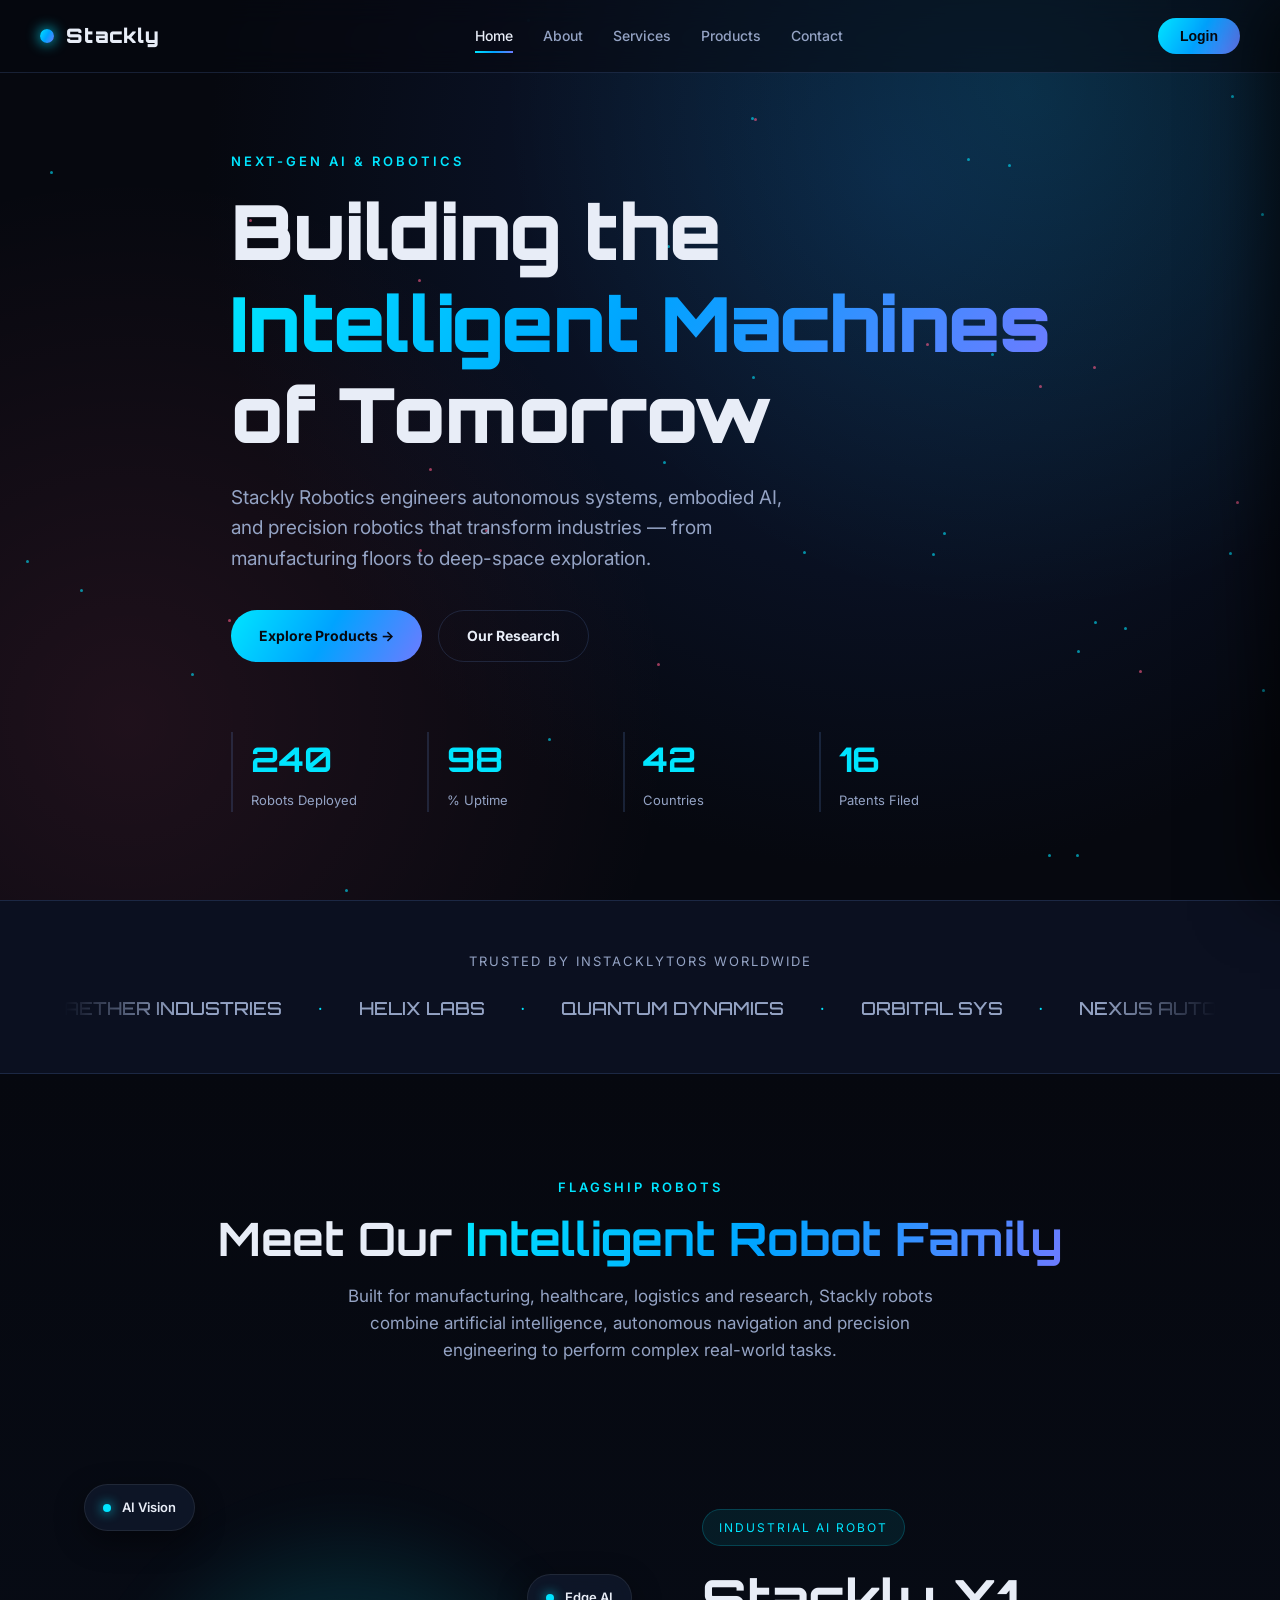
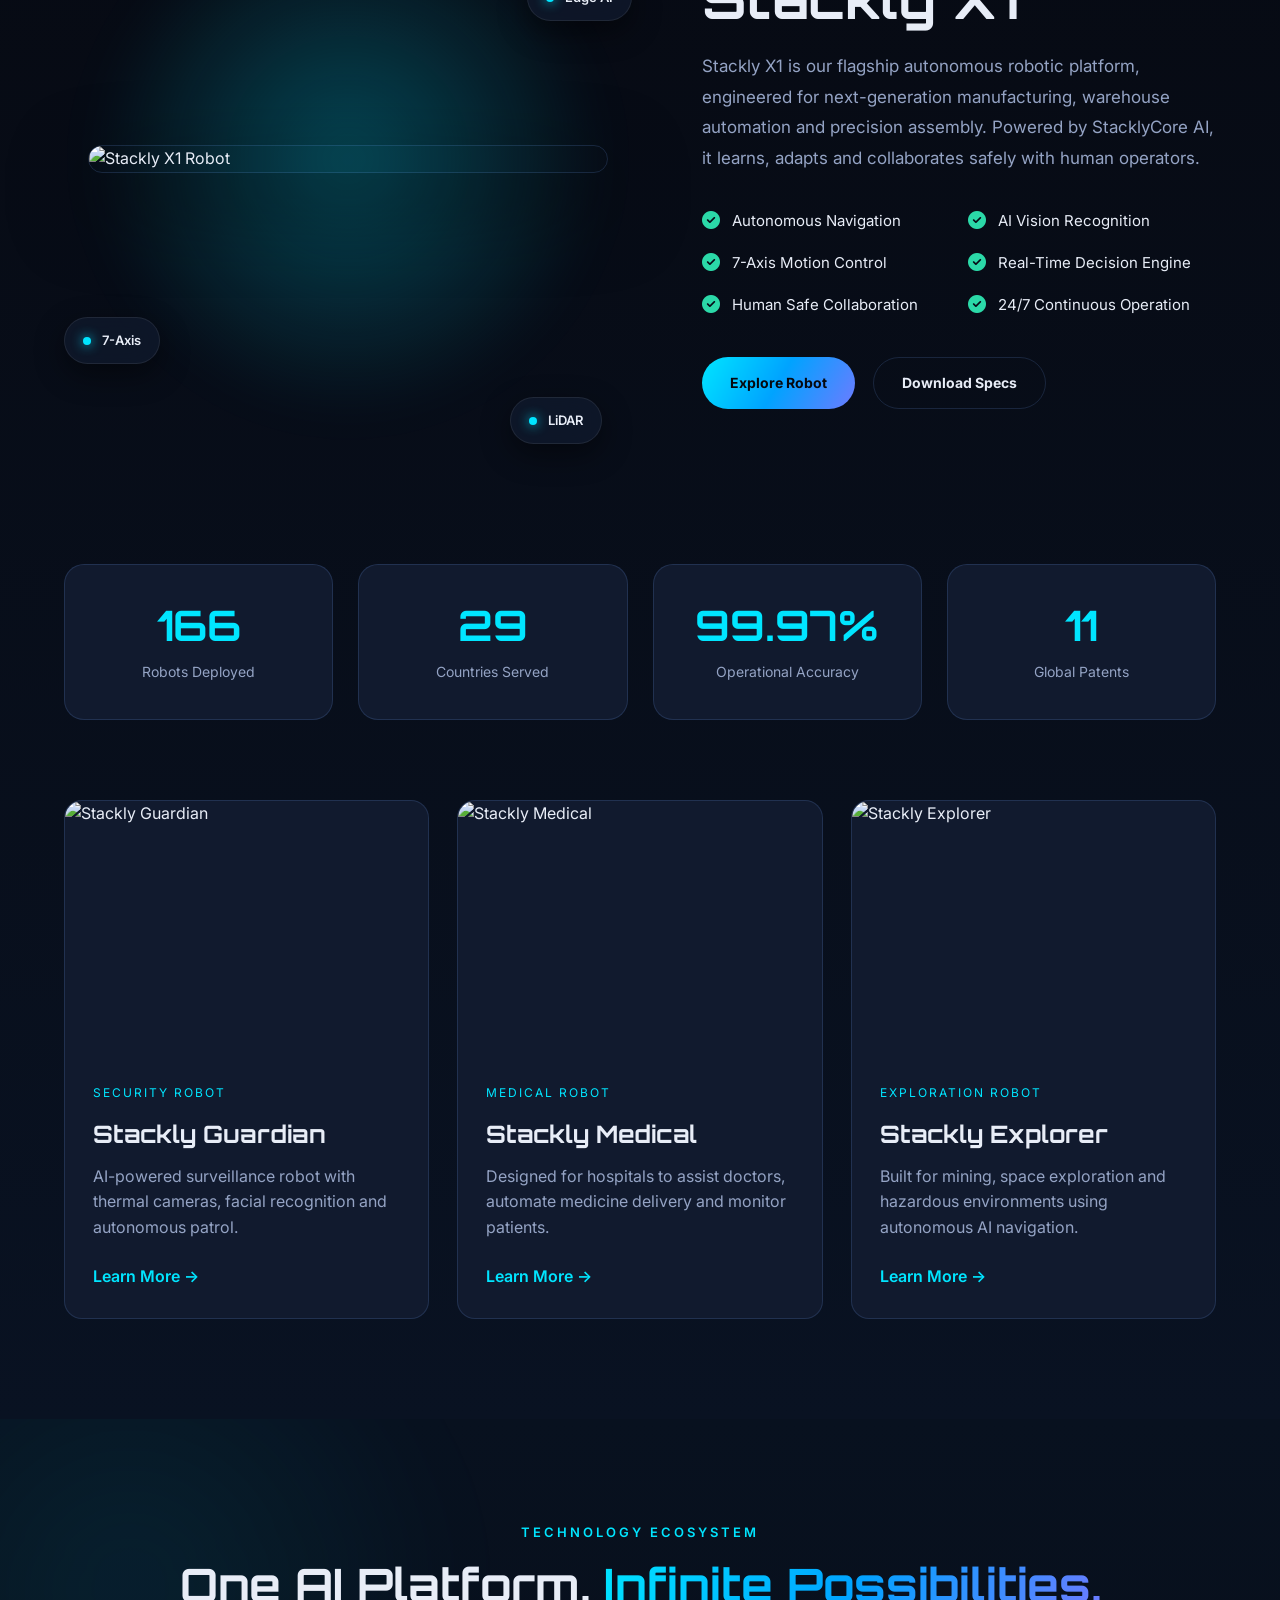
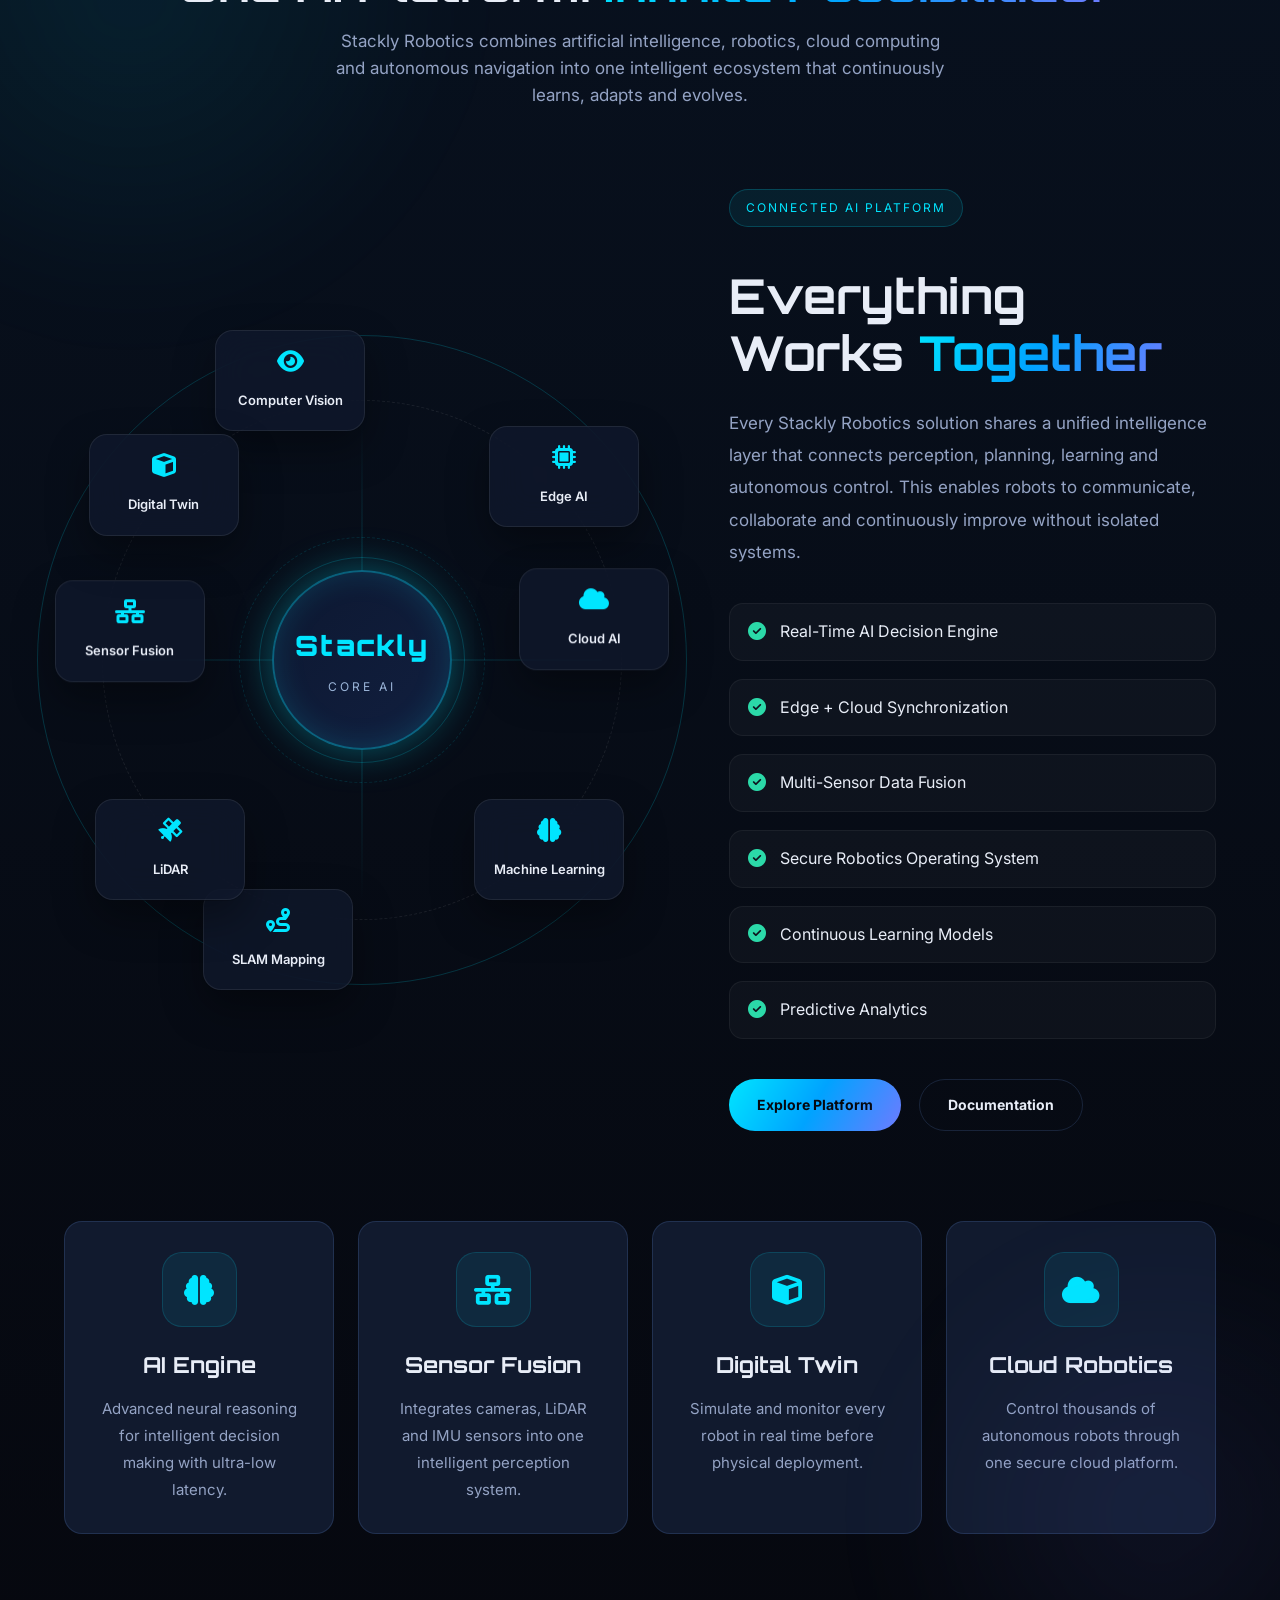
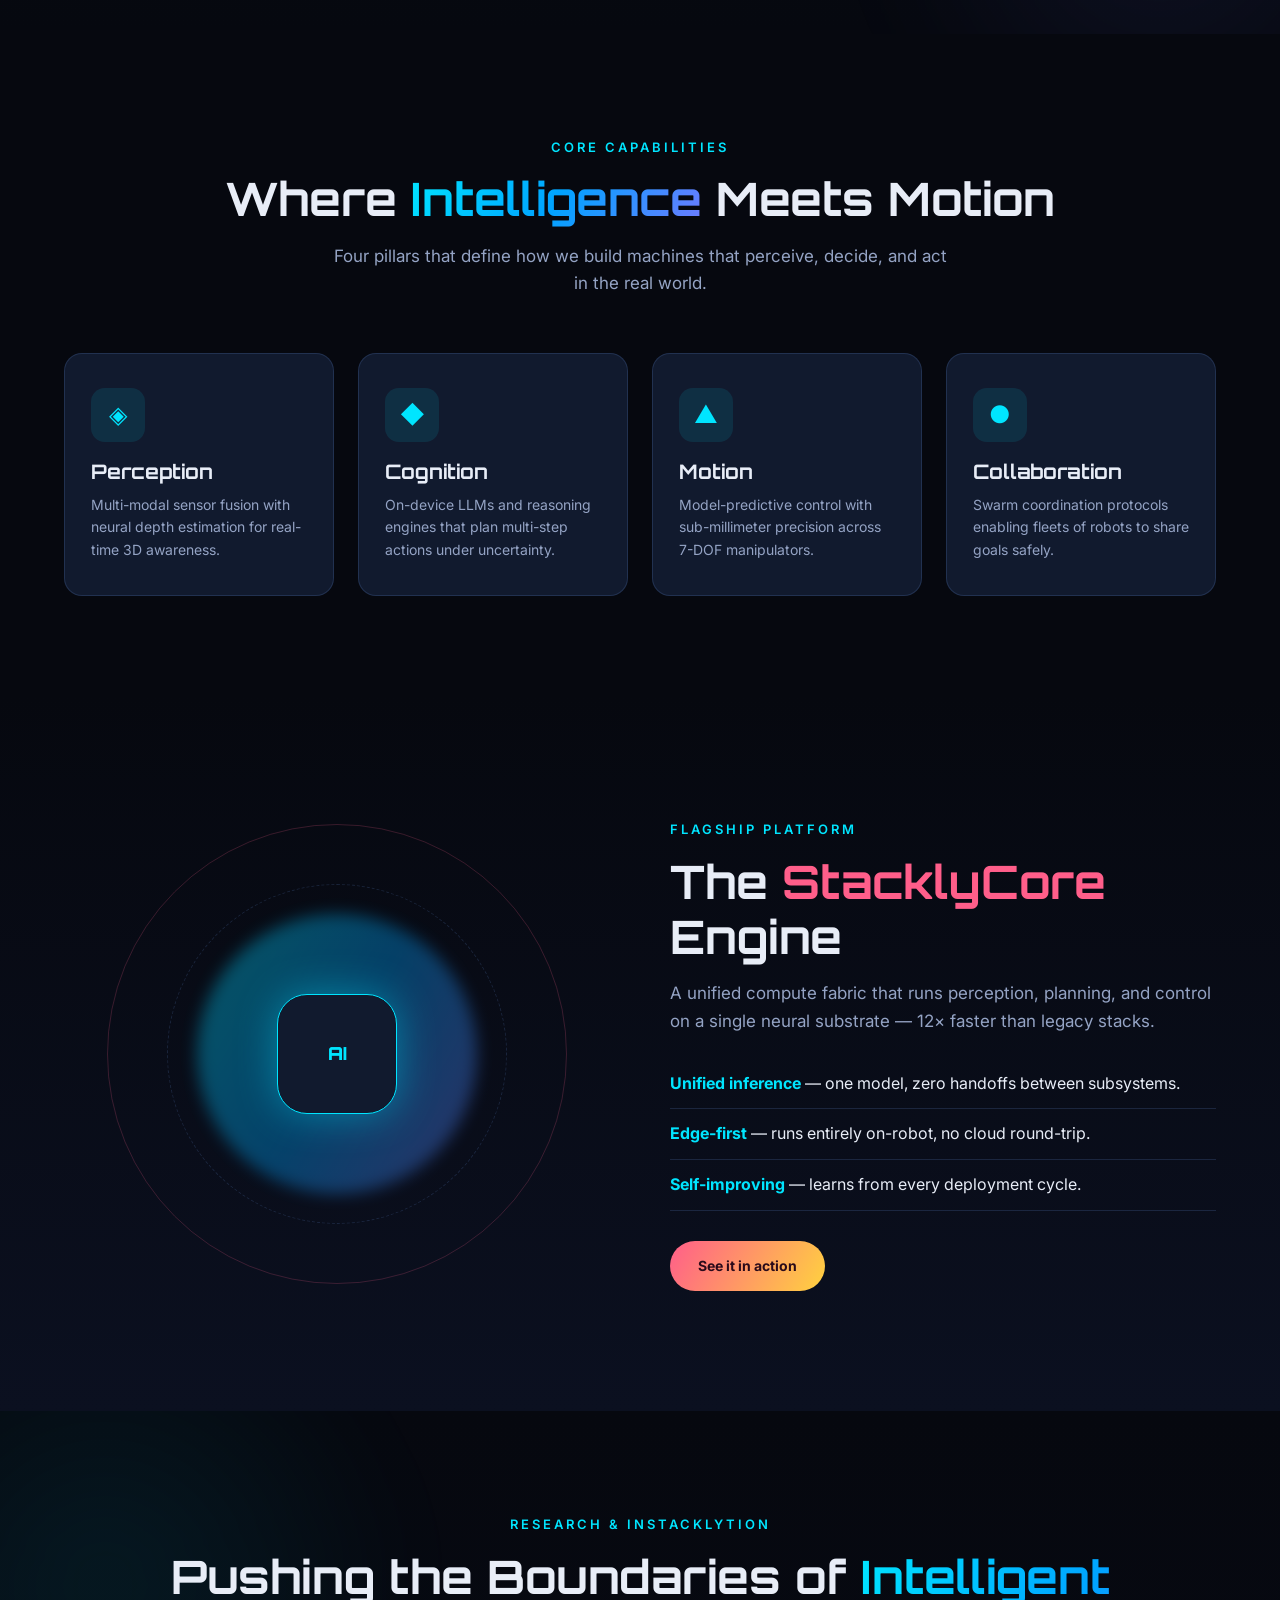
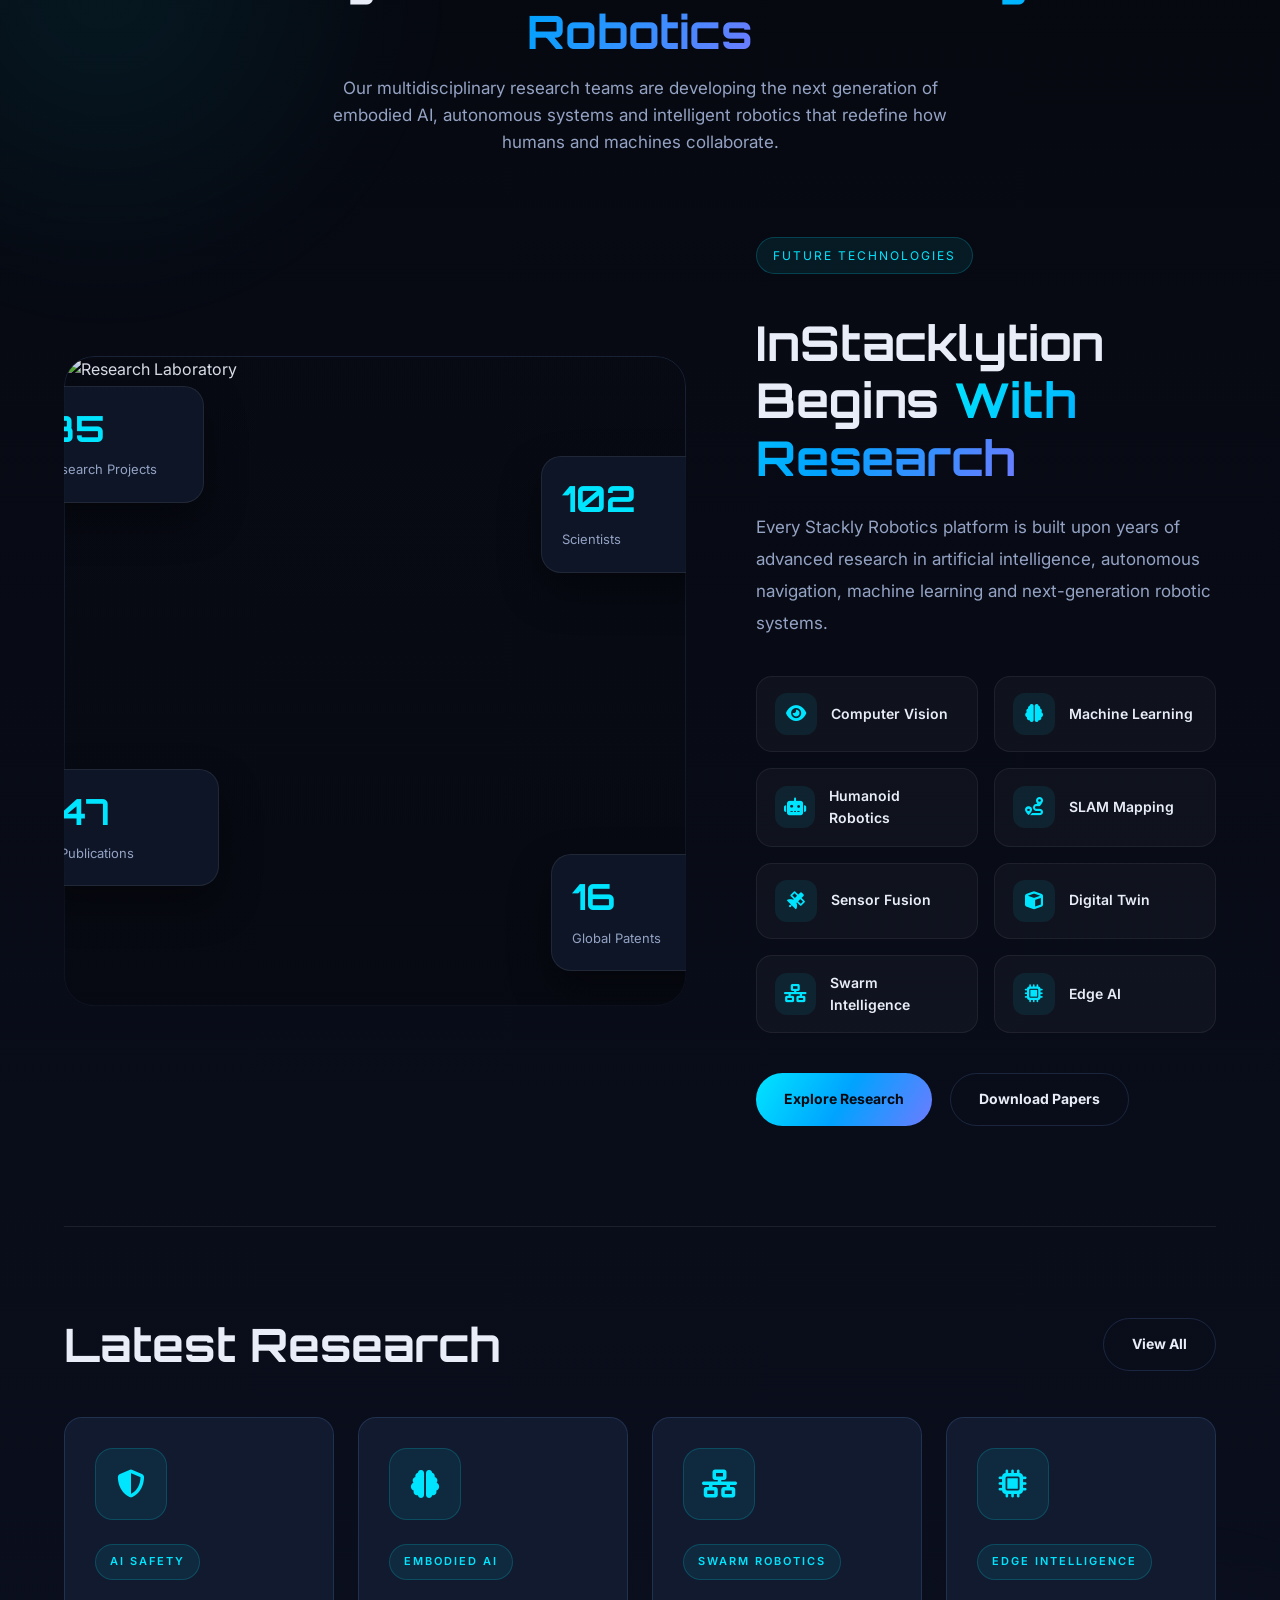
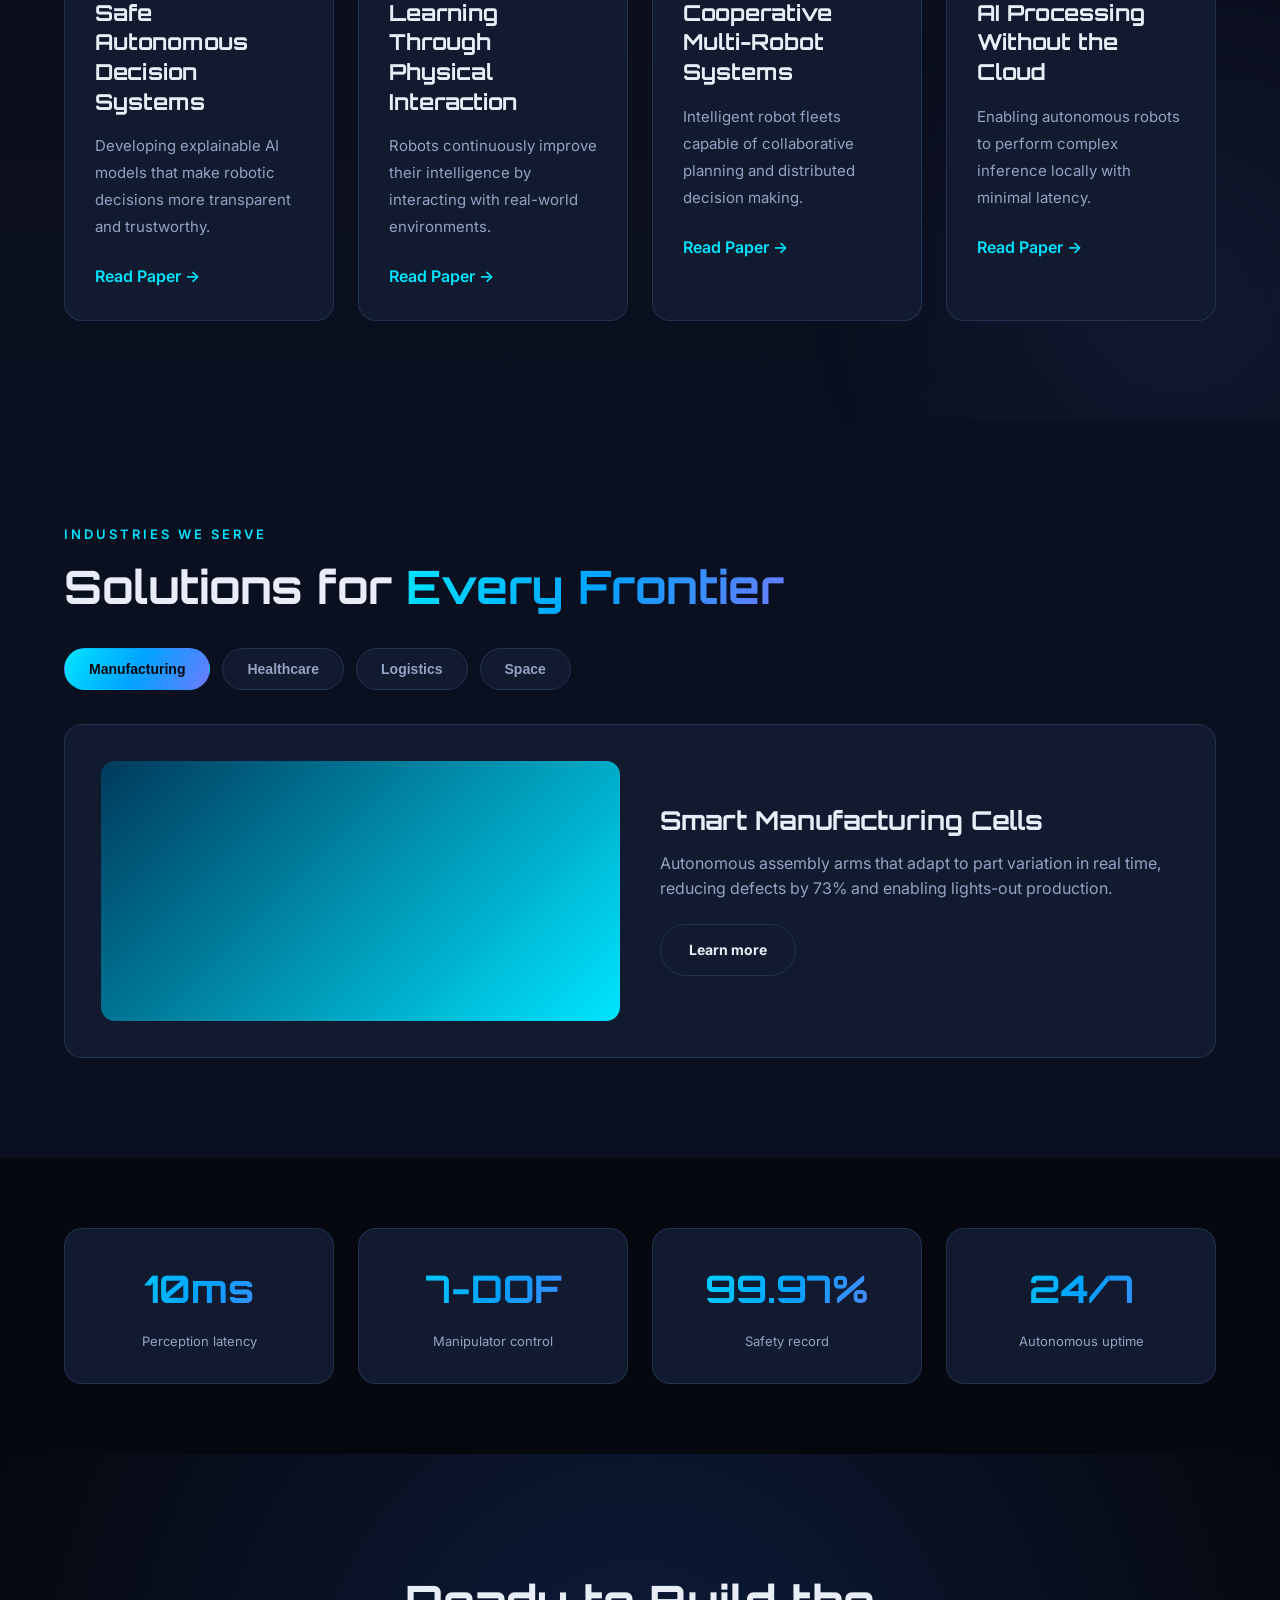
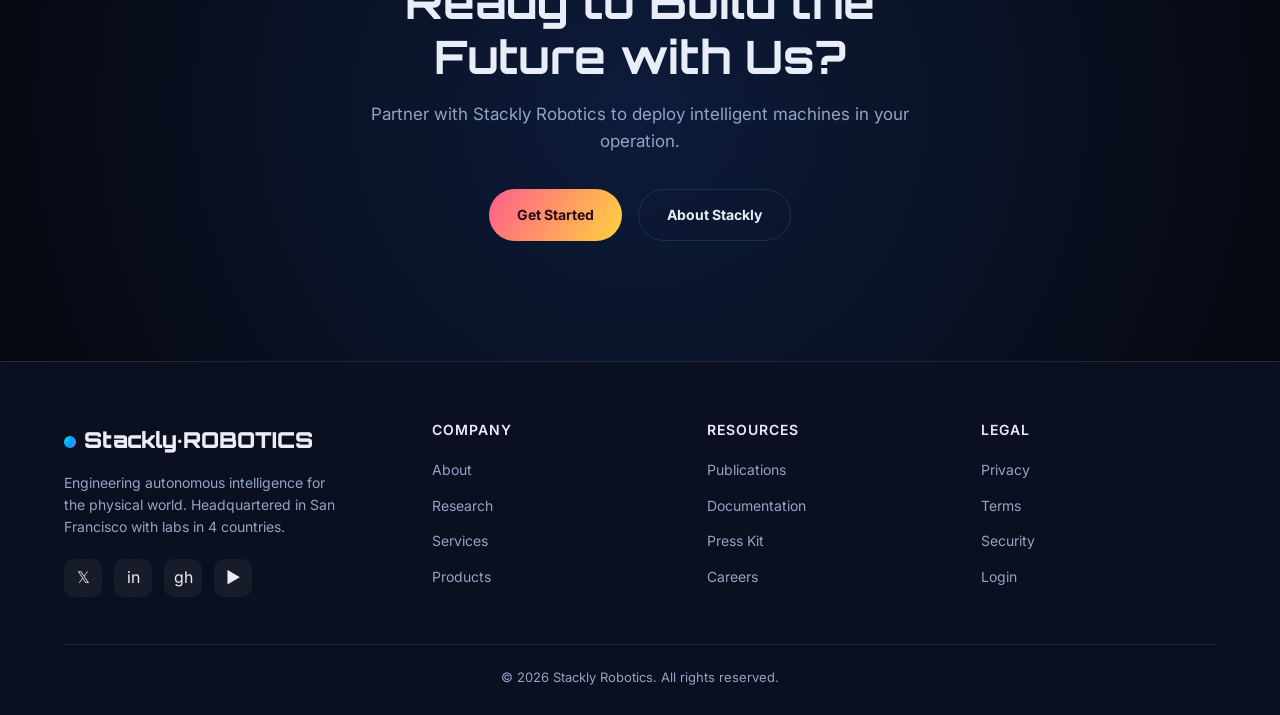
==== index.html @ 9c68b9fd "first commit" ====
<!DOCTYPE html>
<html lang="en">
<head>
<meta charset="UTF-8">
<meta name="viewport" content="width=device-width, initial-scale=1.0">
<title>Stackly Robotics — AI & Robotics Reimagined</title>
<link rel="stylesheet"
href="https://cdnjs.cloudflare.com/ajax/libs/font-awesome/6.7.2/css/all.min.css">
<link rel="stylesheet" href="css/shared.css">
<link rel="stylesheet" href="css/home.css">
  <!-- <meta property="og:image" content="https://bolt.new/static/og_default.png">
    <meta name="twitter:card" content="summary_large_image">
    <meta name="twitter:image" content="https://bolt.new/static/og_default.png"> -->
</head>
<body>

<!-- NAV -->
<nav class="nav">
  <a href="index.html" class="nav__logo"><span class="dot"></span>Stackly</a>
  <div class="nav__links">
    <a href="index.html" class="active">Home</a>
    <a href="about.html">About</a>
    <a href="services.html">Services</a>
    <a href="products.html">Products</a>
    <!-- <a href="research.html">Research</a> -->
    <a href="contact.html">Contact</a>
  </div>
  <button class="nav__cta" onclick="location.href='login.html'">Login</button>
  <div class="nav__toggle" aria-label="Open menu">
    <span></span><span></span><span></span>
  </div>
</nav>

<!-- MOBILE MENU -->
<div class="overlay"></div>
<aside class="mobile-menu">
  <button class="mobile-menu__close" aria-label="Close menu">&times;</button>
  <nav class="mobile-menu__links">
    <a href="index.html" class="active">Home</a>
    <a href="about.html">About</a>
    <a href="services.html">Services</a>
    <a href="products.html">Products</a>
    <!-- <a href="research.html">Research</a> -->
    <a href="contact.html">Contact</a>
  </nav>
  <div class="mobile-menu__spacer"></div>
  <a href="login.html" class="mobile-menu__login">LOGIN / SIGN UP</a>
</aside>

<!-- ============ HOME ============ -->

<!-- 1. HERO -->
<section class="hero" id="home">
  <div class="hero__bg"></div>
  <div class="hero__particles" id="particles"></div>
  <div class="container hero__inner">
    <span class="eyebrow">Next-Gen AI &amp; Robotics</span>
    <h1 class="hero__title">Building the<br><span class="text-grad">Intelligent Machines</span><br>of Tomorrow</h1>
    <p class="hero__desc">Stackly Robotics engineers autonomous systems, embodied AI, and precision robotics that transform industries — from manufacturing floors to deep-space exploration.</p>
    <div class="hero__btns">
      <a href="products.html" class="btn btn--primary">Explore Products →</a>
      <a href="research.html" class="btn btn--ghost">Our Research</a>
    </div>
    <div class="hero__stats">
      <div><b data-count="240">0</b><span>Robots Deployed</span></div>
      <div><b data-count="98">0</b><span>% Uptime</span></div>
      <div><b data-count="42">0</b><span>Countries</span></div>
      <div><b data-count="16">0</b><span>Patents Filed</span></div>
    </div>
  </div>
</section>

<!-- 2. TRUST / MARQUEE -->
<section class="marquee-section">
  <div class="container">
    <p class="marquee-label">Trusted by inStacklytors worldwide</p>
    <div class="marquee">
      <div class="marquee__track">
        <span>AETHER INDUSTRIES</span><span>·</span><span>HELIX LABS</span><span>·</span><span>QUANTUM DYNAMICS</span><span>·</span><span>ORBITAL SYS</span><span>·</span><span>NEXUS AUTO</span><span>·</span><span>VANTA CORP</span><span>·</span>
        <span>AETHER INDUSTRIES</span><span>·</span><span>HELIX LABS</span><span>·</span><span>QUANTUM DYNAMICS</span><span>·</span><span>ORBITAL SYS</span><span>·</span><span>NEXUS AUTO</span><span>·</span><span>VANTA CORP</span><span>·</span>
      </div>
    </div>
  </div>
</section>

<!-- =========================================
        FLAGSHIP ROBOTS
========================================= -->
<section class="flagship" id="robots">

    <div class="container">

        <div class="flagship__head reveal">

            <span class="eyebrow">
                Flagship Robots
            </span>

            <h2 class="section-title">
                Meet Our
                <span class="text-grad">
                    Intelligent Robot Family
                </span>
            </h2>

            <p class="section-sub">
                Built for manufacturing, healthcare, logistics and research,
                Stackly robots combine artificial intelligence, autonomous
                navigation and precision engineering to perform complex
                real-world tasks.
            </p>

        </div>


        <div class="flagship__grid">

            <!-- LEFT -->

            <div class="flagship__image reveal">

                <div class="robot-glow"></div>

                <img
                    src="https://images.unsplash.com/photo-1535378917042-10a22c95931a?auto=format&fit=crop&w=900&q=80"
                    alt="Stackly X1 Robot">

                <div class="robot-badge badge-1">
                    AI Vision
                </div>

                <div class="robot-badge badge-2">
                    Edge AI
                </div>

                <div class="robot-badge badge-3">
                    7-Axis
                </div>

                <div class="robot-badge badge-4">
                    LiDAR
                </div>

            </div>

            <!-- RIGHT -->

            <div class="flagship__content reveal">

                <span class="robot-label">
                    INDUSTRIAL AI ROBOT
                </span>

                <h3>
                    Stackly X1
                </h3>

                <p>
                    Stackly X1 is our flagship autonomous robotic platform,
                    engineered for next-generation manufacturing,
                    warehouse automation and precision assembly.
                    Powered by StacklyCore AI, it learns, adapts and
                    collaborates safely with human operators.
                </p>

                <ul class="robot-features">

                    <li>
                        <i class="fa-solid fa-circle-check"></i>
                        Autonomous Navigation
                    </li>

                    <li>
                        <i class="fa-solid fa-circle-check"></i>
                        AI Vision Recognition
                    </li>

                    <li>
                        <i class="fa-solid fa-circle-check"></i>
                        7-Axis Motion Control
                    </li>

                    <li>
                        <i class="fa-solid fa-circle-check"></i>
                        Real-Time Decision Engine
                    </li>

                    <li>
                        <i class="fa-solid fa-circle-check"></i>
                        Human Safe Collaboration
                    </li>

                    <li>
                        <i class="fa-solid fa-circle-check"></i>
                        24/7 Continuous Operation
                    </li>

                </ul>

                <div class="robot-buttons">

                    <a href="products.html" class="btn btn--primary">
                        Explore Robot
                    </a>

                    <a href="research.html" class="btn btn--ghost">
                        Download Specs
                    </a>

                </div>

            </div>

        </div>


        <!-- STATS -->

        <div class="robot-stats reveal">

            <div class="robot-stat">

                <h3 data-count="240">0</h3>

                <span>
                    Robots Deployed
                </span>

            </div>

            <div class="robot-stat">

                <h3 data-count="42">0</h3>

                <span>
                    Countries Served
                </span>

            </div>

            <div class="robot-stat">

                <h3>
                    99.97%
                </h3>

                <span>
                    Operational Accuracy
                </span>

            </div>

            <div class="robot-stat">

                <h3 data-count="16">0</h3>

                <span>
                    Global Patents
                </span>

            </div>

        </div>


        <!-- ROBOT CARDS -->

        <div class="grid-3 reveal">

            <div class="card robot-card">

                <img
                    src="https://images.unsplash.com/photo-1561144257-e32e8efc6c4f?auto=format&fit=crop&w=600&q=80"
                    alt="Stackly Guardian">

                <div class="robot-card__body">

                    <span>
                        Security Robot
                    </span>

                    <h3>
                        Stackly Guardian
                    </h3>

                    <p>
                        AI-powered surveillance robot with thermal cameras,
                        facial recognition and autonomous patrol.
                    </p>

                    <a href="#">
                        Learn More →
                    </a>

                </div>

            </div>


            <div class="card robot-card">

                <img
                    src="https://images.unsplash.com/photo-1581092918056-0c4c3acd3789?auto=format&fit=crop&w=600&q=80"
                    alt="Stackly Medical">

                <div class="robot-card__body">

                    <span>
                        Medical Robot
                    </span>

                    <h3>
                        Stackly Medical
                    </h3>

                    <p>
                        Designed for hospitals to assist doctors,
                        automate medicine delivery and monitor patients.
                    </p>

                    <a href="#">
                        Learn More →
                    </a>

                </div>

            </div>


            <div class="card robot-card">

                <img
                    src="https://images.unsplash.com/photo-1518770660439-4636190af475?auto=format&fit=crop&w=600&q=80"
                    alt="Stackly Explorer">

                <div class="robot-card__body">

                    <span>
                        Exploration Robot
                    </span>

                    <h3>
                        Stackly Explorer
                    </h3>

                    <p>
                        Built for mining, space exploration and hazardous
                        environments using autonomous AI navigation.
                    </p>

                    <a href="#">
                        Learn More →
                    </a>

                </div>

            </div>

        </div>

    </div>

</section>

<!-- =========================================
        TECHNOLOGY ECOSYSTEM
========================================= -->

<section class="ecosystem" id="ecosystem">

    <div class="container">

        <!-- Heading -->

        <div class="ecosystem__head reveal">

            <span class="eyebrow">
                Technology Ecosystem
            </span>

            <h2 class="section-title">
                One AI Platform.
                <span class="text-grad">
                    Infinite Possibilities.
                </span>
            </h2>

            <p class="section-sub">
                Stackly Robotics combines artificial intelligence, robotics,
                cloud computing and autonomous navigation into one
                intelligent ecosystem that continuously learns,
                adapts and evolves.
            </p>

        </div>

        <!-- Main Grid -->

        <div class="ecosystem__grid">

            <!-- ======================================
                    LEFT : AI ECOSYSTEM
            ======================================= -->

            <div class="ecosystem__visual reveal">

                <div class="eco-ring eco-ring-1"></div>
                <div class="eco-ring eco-ring-2"></div>

                <!-- CENTER -->

                <div class="eco-core">

                    <span>Stackly</span>

                    <small>CORE AI</small>

                </div>

                <!-- NODES -->

                <div class="eco-node node-1">

                    <i class="fa-solid fa-eye"></i>

                    <span>Computer Vision</span>

                </div>

                <div class="eco-node node-2">

                    <i class="fa-solid fa-microchip"></i>

                    <span>Edge AI</span>

                </div>

                <div class="eco-node node-3">

                    <i class="fa-solid fa-cloud"></i>

                    <span>Cloud AI</span>

                </div>

                <div class="eco-node node-4">

                    <i class="fa-solid fa-brain"></i>

                    <span>Machine Learning</span>

                </div>

                <div class="eco-node node-5">

                    <i class="fa-solid fa-route"></i>

                    <span>SLAM Mapping</span>

                </div>

                <div class="eco-node node-6">

                    <i class="fa-solid fa-satellite"></i>

                    <span>LiDAR</span>

                </div>

                <div class="eco-node node-7">

                    <i class="fa-solid fa-network-wired"></i>

                    <span>Sensor Fusion</span>

                </div>

                <div class="eco-node node-8">

                    <i class="fa-solid fa-cube"></i>

                    <span>Digital Twin</span>

                </div>

            </div>

            <!-- ======================================
                    RIGHT CONTENT
            ======================================= -->

            <div class="ecosystem__content reveal">

                <span class="robot-label">

                    CONNECTED AI PLATFORM

                </span>

                <h3>

                    Everything Works
                    <span class="text-grad">
                        Together
                    </span>

                </h3>

                <p>

                    Every Stackly Robotics solution shares a unified
                    intelligence layer that connects perception,
                    planning, learning and autonomous control.

                    This enables robots to communicate,
                    collaborate and continuously improve
                    without isolated systems.

                </p>

                <ul class="ecosystem-list">

                    <li>

                        <i class="fa-solid fa-circle-check"></i>

                        Real-Time AI Decision Engine

                    </li>

                    <li>

                        <i class="fa-solid fa-circle-check"></i>

                        Edge + Cloud Synchronization

                    </li>

                    <li>

                        <i class="fa-solid fa-circle-check"></i>

                        Multi-Sensor Data Fusion

                    </li>

                    <li>

                        <i class="fa-solid fa-circle-check"></i>

                        Secure Robotics Operating System

                    </li>

                    <li>

                        <i class="fa-solid fa-circle-check"></i>

                        Continuous Learning Models

                    </li>

                    <li>

                        <i class="fa-solid fa-circle-check"></i>

                        Predictive Analytics

                    </li>

                </ul>

                <div class="robot-buttons">

                    <a href="research.html" class="btn btn--primary">

                        Explore Platform

                    </a>

                    <a href="services.html" class="btn btn--ghost">

                        Documentation

                    </a>

                </div>

            </div>

        </div>

        <!-- ======================================
                BOTTOM FEATURE CARDS
        ======================================= -->

        <div class="grid-4 ecosystem-cards reveal">

            <div class="card ecosystem-card">

                <div class="eco-card-icon">

                    <i class="fa-solid fa-brain"></i>

                </div>

                <h3>AI Engine</h3>

                <p>

                    Advanced neural reasoning for intelligent
                    decision making with ultra-low latency.

                </p>

            </div>

            <div class="card ecosystem-card">

                <div class="eco-card-icon">

                    <i class="fa-solid fa-network-wired"></i>

                </div>

                <h3>Sensor Fusion</h3>

                <p>

                    Integrates cameras, LiDAR and IMU sensors
                    into one intelligent perception system.

                </p>

            </div>

            <div class="card ecosystem-card">

                <div class="eco-card-icon">

                    <i class="fa-solid fa-cube"></i>

                </div>

                <h3>Digital Twin</h3>

                <p>

                    Simulate and monitor every robot in
                    real time before physical deployment.

                </p>

            </div>

            <div class="card ecosystem-card">

                <div class="eco-card-icon">

                    <i class="fa-solid fa-cloud"></i>

                </div>

                <h3>Cloud Robotics</h3>

                <p>

                    Control thousands of autonomous robots
                    through one secure cloud platform.

                </p>

            </div>

        </div>

    </div>

</section>


<!-- 3. CAPABILITIES -->
<section class="caps" id="capabilities">
  <div class="container">
    <div class="reveal caps__head">
      <span class="eyebrow">Core Capabilities</span>
      <h2 class="section-title">Where <span class="text-grad">Intelligence</span> Meets Motion</h2>
      <p class="section-sub">Four pillars that define how we build machines that perceive, decide, and act in the real world.</p>
    </div>
    <div class="grid-4 reveal">
      <div class="cap-card"><div class="cap-card__icon">◈</div><h3>Perception</h3><p>Multi-modal sensor fusion with neural depth estimation for real-time 3D awareness.</p></div>
      <div class="cap-card"><div class="cap-card__icon">◆</div><h3>Cognition</h3><p>On-device LLMs and reasoning engines that plan multi-step actions under uncertainty.</p></div>
      <div class="cap-card"><div class="cap-card__icon">▲</div><h3>Motion</h3><p>Model-predictive control with sub-millimeter precision across 7-DOF manipulators.</p></div>
      <div class="cap-card"><div class="cap-card__icon">●</div><h3>Collaboration</h3><p>Swarm coordination protocols enabling fleets of robots to share goals safely.</p></div>
    </div>
  </div>
</section>

<!-- 4. FEATURE SPLIT -->
<section class="feature-split">
  <div class="container feature-split__grid">
    <div class="reveal fs__visual">
      <div class="fs__orb"></div>
      <div class="fs__ring fs__ring--1"></div>
      <div class="fs__ring fs__ring--2"></div>
      <div class="fs__core"></div>
    </div>
    <div class="reveal fs__text">
      <span class="eyebrow">Flagship Platform</span>
      <h2 class="section-title">The <span class="text-accent">StacklyCore</span> Engine</h2>
      <p class="section-sub">A unified compute fabric that runs perception, planning, and control on a single neural substrate — 12× faster than legacy stacks.</p>
      <ul class="fs__list">
        <li><b>Unified inference</b> — one model, zero handoffs between subsystems.</li>
        <li><b>Edge-first</b> — runs entirely on-robot, no cloud round-trip.</li>
        <li><b>Self-improving</b> — learns from every deployment cycle.</li>
      </ul>
      <a href="products.html" class="btn btn--accent">See it in action</a>
    </div>
  </div>
</section>

<!-- ===================================================
        RESEARCH & INStacklyTION
=================================================== -->

<section class="research" id="research">

    <div class="container">

        <!-- Heading -->

        <div class="research__head reveal">

            <span class="eyebrow">
                Research & InStacklytion
            </span>

            <h2 class="section-title">
                Pushing the Boundaries of
                <span class="text-grad">
                    Intelligent Robotics
                </span>
            </h2>

            <p class="section-sub">
                Our multidisciplinary research teams are developing the next
                generation of embodied AI, autonomous systems and intelligent
                robotics that redefine how humans and machines collaborate.
            </p>

        </div>

        <!-- =============================
                MAIN GRID
        ============================== -->

        <div class="research__grid">

            <!-- LEFT -->

            <div class="research__image reveal">

                <img
                    src="https://images.unsplash.com/photo-1581092335397-9583eb92d232?auto=format&fit=crop&w=1200&q=80"
                    alt="Research Laboratory">

                <!-- Floating Stats -->

                <div class="research-floating stat-1">

                    <h3 data-count="35">0</h3>

                    <span>Research Projects</span>

                </div>

                <div class="research-floating stat-2">

                    <h3 data-count="120">0</h3>

                    <span>Scientists</span>

                </div>

                <div class="research-floating stat-3">

                    <h3 data-count="48">0</h3>

                    <span>Publications</span>

                </div>

                <div class="research-floating stat-4">

                    <h3 data-count="16">0</h3>

                    <span>Global Patents</span>

                </div>

            </div>

            <!-- RIGHT -->

            <div class="research__content reveal">

                <span class="robot-label">

                    FUTURE TECHNOLOGIES

                </span>

                <h3>

                    InStacklytion Begins
                    <span class="text-grad">
                        With Research
                    </span>

                </h3>

                <p>

                    Every Stackly Robotics platform is built upon years of
                    advanced research in artificial intelligence,
                    autonomous navigation, machine learning and
                    next-generation robotic systems.

                </p>

                <!-- Research Domains -->

                <div class="research-domains">

                    <div class="domain">
                        <i class="fa-solid fa-eye"></i>
                        Computer Vision
                    </div>

                    <div class="domain">
                        <i class="fa-solid fa-brain"></i>
                        Machine Learning
                    </div>

                    <div class="domain">
                        <i class="fa-solid fa-robot"></i>
                        Humanoid Robotics
                    </div>

                    <div class="domain">
                        <i class="fa-solid fa-route"></i>
                        SLAM Mapping
                    </div>

                    <div class="domain">
                        <i class="fa-solid fa-satellite"></i>
                        Sensor Fusion
                    </div>

                    <div class="domain">
                        <i class="fa-solid fa-cube"></i>
                        Digital Twin
                    </div>

                    <div class="domain">
                        <i class="fa-solid fa-network-wired"></i>
                        Swarm Intelligence
                    </div>

                    <div class="domain">
                        <i class="fa-solid fa-microchip"></i>
                        Edge AI
                    </div>

                </div>

                <div class="robot-buttons">

                    <a href="research.html" class="btn btn--primary">

                        Explore Research

                    </a>

                    <a href="#" class="btn btn--ghost">

                        Download Papers

                    </a>

                </div>

            </div>

        </div>

        <!-- =============================
            LATEST RESEARCH
        ============================== -->

        <div class="research-news reveal">

            <div class="research-news__head">

                <h2 class="section-title">

                    Latest Research

                </h2>

                <a href="research.html" class="btn btn--ghost">

                    View All

                </a>

            </div>

            <div class="grid-4">

                <!-- Card -->

                <div class="card research-card">

                    <div class="research-card__icon">

                        <i class="fa-solid fa-shield-halved"></i>

                    </div>

                    <span class="research-tag">

                        AI Safety

                    </span>

                    <h3>

                        Safe Autonomous Decision Systems

                    </h3>

                    <p>

                        Developing explainable AI models
                        that make robotic decisions more
                        transparent and trustworthy.

                    </p>

                    <a href="#">

                        Read Paper →

                    </a>

                </div>

                <!-- Card -->

                <div class="card research-card">

                    <div class="research-card__icon">

                        <i class="fa-solid fa-brain"></i>

                    </div>

                    <span class="research-tag">

                        Embodied AI

                    </span>

                    <h3>

                        Learning Through Physical Interaction

                    </h3>

                    <p>

                        Robots continuously improve their
                        intelligence by interacting with
                        real-world environments.

                    </p>

                    <a href="#">

                        Read Paper →

                    </a>

                </div>

                <!-- Card -->

                <div class="card research-card">

                    <div class="research-card__icon">

                        <i class="fa-solid fa-network-wired"></i>

                    </div>

                    <span class="research-tag">

                        Swarm Robotics

                    </span>

                    <h3>

                        Cooperative Multi-Robot Systems

                    </h3>

                    <p>

                        Intelligent robot fleets capable
                        of collaborative planning and
                        distributed decision making.

                    </p>

                    <a href="#">

                        Read Paper →

                    </a>

                </div>

                <!-- Card -->

                <div class="card research-card">

                    <div class="research-card__icon">

                        <i class="fa-solid fa-microchip"></i>

                    </div>

                    <span class="research-tag">

                        Edge Intelligence

                    </span>

                    <h3>

                        AI Processing Without the Cloud

                    </h3>

                    <p>

                        Enabling autonomous robots to
                        perform complex inference locally
                        with minimal latency.

                    </p>

                    <a href="#">

                        Read Paper →

                    </a>

                </div>

            </div>

        </div>

    </div>

</section>

<!-- 5. SOLUTIONS / TABS -->
<section class="solutions" id="solutions">
  <div class="container">
    <div class="reveal">
      <span class="eyebrow">Industries We Serve</span>
      <h2 class="section-title">Solutions for <span class="text-grad">Every Frontier</span></h2>
    </div>
    <div class="tabs reveal" id="tabs">
      <button class="tab active" data-tab="0">Manufacturing</button>
      <button class="tab" data-tab="1">Healthcare</button>
      <button class="tab" data-tab="2">Logistics</button>
      <button class="tab" data-tab="3">Space</button>
    </div>
    <div class="tab-panels reveal">
      <div class="tab-panel active" data-panel="0">
        <div class="tp__img tp__img--0"></div>
        <div class="tp__body"><h3>Smart Manufacturing Cells</h3><p>Autonomous assembly arms that adapt to part variation in real time, reducing defects by 73% and enabling lights-out production.</p><a href="services.html" class="btn btn--ghost">Learn more</a></div>
      </div>
      <div class="tab-panel" data-panel="1">
        <div class="tp__img tp__img--1"></div>
        <div class="tp__body"><h3>Surgical Assist Robots</h3><p>Haptic-feedback manipulators that augment surgeon precision during minimally invasive procedures, with sub-100μm tremor cancellation.</p><a href="services.html" class="btn btn--ghost">Learn more</a></div>
      </div>
      <div class="tab-panel" data-panel="2">
        <div class="tp__img tp__img--2"></div>
        <div class="tp__body"><h3>Autonomous Logistics Fleets</h3><p>Warehouse AMRs and yard trucks that coordinate as a swarm, dynamically rerouting around bottlenecks to keep throughput peak.</p><a href="services.html" class="btn btn--ghost">Learn more</a></div>
      </div>
      <div class="tab-panel" data-panel="3">
        <div class="tp__img tp__img--3"></div>
        <div class="tp__body"><h3>Planetary Exploration Bots</h3><p>Ruggedized autonomous rovers for sample collection and site mapping in extreme environments where humans can't go.</p><a href="services.html" class="btn btn--ghost">Learn more</a></div>
      </div>
    </div>
  </div>
</section>

<!-- 6. METRICS BAND -->
<section class="metrics">
  <div class="container metrics__grid">
    <div class="reveal metric"><b class="text-grad">10ms</b><span>Perception latency</span></div>
    <div class="reveal metric"><b class="text-grad">7-DOF</b><span>Manipulator control</span></div>
    <div class="reveal metric"><b class="text-grad">99.97%</b><span>Safety record</span></div>
    <div class="reveal metric"><b class="text-grad">24/7</b><span>Autonomous uptime</span></div>
  </div>
</section>

<!-- 7. CTA -->
<section class="cta">
  <div class="container cta__inner reveal">
    <h2 class="section-title">Ready to Build the<br>Future with Us?</h2>
    <p class="section-sub">Partner with Stackly Robotics to deploy intelligent machines in your operation.</p>
    <div class="hero__btns">
      <a href="login.html" class="btn btn--accent">Get Started</a>
      <a href="about.html" class="btn btn--ghost">About Stackly</a>
    </div>
  </div>
</section>

<!-- FOOTER -->
<footer class="footer">
  <div class="container">
    <div class="footer__grid">
      <div>
        <div class="footer__brand"><span class="dot"></span>Stackly·ROBOTICS</div>
        <p>Engineering autonomous intelligence for the physical world. Headquartered in San Francisco with labs in 4 countries.</p>
        <div class="footer__social">
          <a href="#" aria-label="X">𝕏</a><a href="#" aria-label="in">in</a><a href="#" aria-label="gh">gh</a><a href="#" aria-label="yt">▶</a>
        </div>
      </div>
      <div><h4>Company</h4><ul><li><a href="about.html">About</a></li><li><a href="research.html">Research</a></li><li><a href="services.html">Services</a></li><li><a href="products.html">Products</a></li></ul></div>
      <div><h4>Resources</h4><ul><li><a href="research.html">Publications</a></li><li><a href="#">Documentation</a></li><li><a href="#">Press Kit</a></li><li><a href="#">Careers</a></li></ul></div>
      <div><h4>Legal</h4><ul><li><a href="#">Privacy</a></li><li><a href="#">Terms</a></li><li><a href="#">Security</a></li><li><a href="login.html">Login</a></li></ul></div>
    </div>
    <div class="footer__bottom">© 2026 Stackly Robotics. All rights reserved.</div>
  </div>
</footer>

<script src="js/shared.js"></script>
<script src="js/home.js"></script>
</body>
</html>
---- css/shared.css ----
/* ===== Stackly ROBOTICS — Shared CSS (nav, footer, mobile menu, buttons) ===== */
@import url('https://fonts.googleapis.com/css2?family=Orbitron:wght@500;700;900&family=Inter:wght@300;400;500;600;700&display=swap');

:root {
  --bg: #06080f;
  --bg-2: #0b1020;
  --panel: #111a2e;
  --panel-2: #16223d;
  --line: rgba(120,170,255,0.16);
  --text: #e8edf7;
  --muted: #94a3c4;
  --primary: #00e5ff;
  --primary-2: #00a3ff;
  --accent: #ff5e8a;
  --accent-2: #ffd23f;
  --success: #2bd9a8;
  --warning: #ffb84d;
  --error: #ff6b6b;
  --grad: linear-gradient(120deg, #00e5ff 0%, #00a3ff 50%, #6d7bff 100%);
  --grad-accent: linear-gradient(120deg, #ff5e8a 0%, #ffd23f 100%);
  --shadow: 0 20px 60px rgba(0,0,0,0.5);
  --radius: 18px;
  --container: 1200px;
}

* { margin: 0; padding: 0; box-sizing: border-box; }
html { scroll-behavior: smooth; }
body {
  font-family: 'Inter', sans-serif;
  background: var(--bg);
  color: var(--text);
  line-height: 1.6;
  overflow-x: hidden;
}
h1,h2,h3,h4 { font-family: 'Orbitron', sans-serif; font-weight: 700; line-height: 1.2; }
a { color: inherit; text-decoration: none; }
img { max-width: 100%; display: block; }
ul { list-style: none; }
section { padding: 100px 0; position: relative; }
.container { max-width: var(--container); margin: 0 auto; padding: 0 24px; }

/* ===== TOP NAV ===== */
.nav {
  position: fixed; top: 0; left: 0; width: 100%; z-index: 1000;
  display: flex; align-items: center; justify-content: space-between;
  padding: 18px 40px;
  background: rgba(6,8,15,0.55);
  backdrop-filter: blur(14px);
  border-bottom: 1px solid var(--line);
  transition: background 0.3s ease;
}
.nav.scrolled { background: rgba(6,8,15,0.92); box-shadow: 0 8px 30px rgba(0,0,0,0.4); }
.nav__logo { display: flex; align-items: center; gap: 12px; font-family: 'Orbitron'; font-weight:900; font-size: 20px; letter-spacing: 1px; }
.nav__logo .dot { width: 14px; height: 14px; border-radius: 50%; background: var(--grad); box-shadow: 0 0 14px var(--primary); animation: pulse 2s infinite; }
@keyframes pulse { 0%,100%{transform:scale(1);opacity:1} 50%{transform:scale(1.3);opacity:.7} }
.nav__logo span b { color: var(--primary); }

.nav__links { display: flex; align-items: center; gap: 30px; }
.nav__links a { font-size: 14px; font-weight: 500; color: var(--muted); position: relative; transition: color .2s; }
.nav__links a:hover, .nav__links a.active { color: var(--text); }
.nav__links a::after { content:''; position:absolute; bottom:-6px; left:0; width:0; height:2px; background:var(--grad); transition:width .25s; }
.nav__links a:hover::after, .nav__links a.active::after { width:100%; }

.nav__cta { padding: 10px 22px; border-radius: 30px; background: var(--grad); color: #06080f; font-weight: 700; font-size: 14px; border: none; cursor: pointer; transition: transform .2s, box-shadow .2s; }
.nav__cta:hover { transform: translateY(-2px); box-shadow: 0 10px 30px rgba(0,229,255,0.4); }

.nav__toggle { display: none; flex-direction: column; gap: 5px; cursor: pointer; padding: 6px; }
.nav__toggle span { width: 26px; height: 2px; background: var(--text); border-radius: 2px; transition: .3s; }

/* ===== MOBILE MENU — full height, half width ===== */
.mobile-menu {
  position: fixed; top: 0; right: 0;
  width: 50vw; height: 100vh;
  background: linear-gradient(180deg, #0b1020 0%, #16223d 100%);
  border-left: 1px solid var(--line);
  transform: translateX(100%);
  transition: transform .4s cubic-bezier(.16,1,.3,1);
  z-index: 1100;
  display: flex; flex-direction: column;
  padding: 32px 28px;
  box-shadow: -20px 0 60px rgba(0,0,0,0.6);
}
.mobile-menu.open { transform: translateX(0); }
.mobile-menu__close {
  align-self: flex-end; width: 38px; height: 38px; border-radius: 50%;
  background: rgba(255,255,255,0.06); border: 1px solid var(--line);
  color: var(--text); font-size: 18px; cursor: pointer;
  display: flex; align-items: center; justify-content: center;
  transition: .2s;
}
.mobile-menu__close:hover { background: var(--accent); color: #fff; transform: rotate(90deg); }
.mobile-menu__links { margin-top: 40px; display: flex; flex-direction: column; gap: 4px; }
.mobile-menu__links a {
  font-family: 'Orbitron'; font-weight: 500; font-size: 18px;
  padding: 16px 12px; border-radius: 12px;
  color: var(--muted); transition: .2s;
  border-left: 3px solid transparent;
}
.mobile-menu__links a:hover, .mobile-menu__links a.active {
  color: var(--text); background: rgba(0,229,255,0.08); border-left-color: var(--primary);
}
.mobile-menu__spacer { flex: 1; }
.mobile-menu__login {
  padding: 16px; border-radius: 14px; background: var(--grad);
  color: #06080f; font-weight: 700; text-align: center;
  font-family: 'Orbitron'; letter-spacing: 1px; transition: .2s;
}
.mobile-menu__login:hover { transform: translateY(-2px); box-shadow: 0 12px 30px rgba(0,229,255,0.45); }

.overlay {
  position: fixed; inset: 0; background: rgba(0,0,0,0.6); z-index: 1050;
  opacity: 0; visibility: hidden; transition: .3s;
}
.overlay.show { opacity: 1; visibility: visible; }

/* ===== FOOTER ===== */
.footer {
  background: var(--bg-2);
  border-top: 1px solid var(--line);
  padding: 60px 0 28px;
}
.footer__grid { display: grid; grid-template-columns: 1.4fr 1fr 1fr 1fr; gap: 40px; }
.footer__brand { font-family:'Orbitron'; font-weight:900; font-size:22px; }
.footer__brand .dot { display:inline-block; width:12px; height:12px; border-radius:50%; background:var(--grad); margin-right:8px; }
.footer p { color: var(--muted); font-size: 14px; margin-top: 14px; max-width: 280px; }
.footer h4 { font-family:'Inter'; font-weight:600; font-size:14px; margin-bottom:18px; color: var(--text); text-transform: uppercase; letter-spacing: 1px; }
.footer li { margin-bottom: 10px; }
.footer li a { color: var(--muted); font-size: 14px; transition: .2s; }
.footer li a:hover { color: var(--primary); }
.footer__social { display: flex; gap: 12px; margin-top: 20px; }
.footer__social a { width: 38px; height: 38px; border-radius: 10px; background: rgba(255,255,255,0.05); display:flex;align-items:center;justify-content:center; transition:.2s; }
.footer__social a:hover { background: var(--grad); color:#06080f; transform: translateY(-3px); }
.footer__bottom { margin-top: 44px; padding-top: 22px; border-top: 1px solid var(--line); text-align:center; color: var(--muted); font-size: 13px; }

/* ===== GENERIC UTIL ===== */
.btn {
  display: inline-flex; align-items: center; gap: 8px;
  padding: 14px 28px; border-radius: 30px; font-weight: 700; font-size: 14px;
  cursor: pointer; border: none; transition: .25s; font-family:'Inter';
}
.btn--primary { background: var(--grad); color: #06080f; }
.btn--primary:hover { transform: translateY(-3px); box-shadow: 0 14px 40px rgba(0,229,255,0.4); }
.btn--ghost { background: transparent; color: var(--text); border: 1px solid var(--line); }
.btn--ghost:hover { border-color: var(--primary); color: var(--primary); }
.btn--accent { background: var(--grad-accent); color: #2a0a1a; }
.btn--accent:hover { transform: translateY(-3px); box-shadow: 0 14px 40px rgba(255,94,138,0.4); }

.eyebrow { font-size: 13px; letter-spacing: 3px; text-transform: uppercase; color: var(--primary); font-weight: 600; margin-bottom: 14px; display: inline-block; }
.section-title { font-size: clamp(28px, 4vw, 46px); margin-bottom: 16px; }
.section-sub { color: var(--muted); font-size: 17px; max-width: 620px; }
.text-grad { background: var(--grad); -webkit-background-clip: text; background-clip: text; -webkit-text-fill-color: transparent; }
.text-accent { color: var(--accent); }

.grid-2 { display: grid; grid-template-columns: 1fr 1fr; gap: 40px; }
.grid-3 { display: grid; grid-template-columns: repeat(3, 1fr); gap: 28px; }
.grid-4 { display: grid; grid-template-columns: repeat(4, 1fr); gap: 24px; }

/* card base */
.card { background: var(--panel); border: 1px solid var(--line); border-radius: var(--radius); padding: 30px; transition: .3s; }
.card:hover { transform: translateY(-6px); border-color: var(--primary); box-shadow: var(--shadow); }

/* reveal animation */
.reveal { opacity: 0; transform: translateY(40px); transition: .7s cubic-bezier(.16,1,.3,1); }
.reveal.in { opacity: 1; transform: none; }

@media (max-width: 900px) {
  .nav__links, .nav__cta { display: none; }
  .nav__toggle { display: flex; }
  .nav { padding: 16px 20px; }
  .footer__grid { grid-template-columns: 1fr 1fr; }
  .grid-3, .grid-4 { grid-template-columns: 1fr 1fr; }
}
@media (max-width: 640px) {
  .mobile-menu { width: 70vw; }
  .grid-2, .grid-3, .grid-4, .footer__grid { grid-template-columns: 1fr; }
  section { padding: 70px 0; }
}
---- css/home.css ----
/* ===== HOME PAGE ===== */
.hero { min-height: 100vh; display: flex; align-items: center; padding: 140px 0 80px; background: radial-gradient(circle at 70% 20%, #0d1b3a 0%, #06080f 60%); overflow: hidden; }
.hero__bg { position:absolute; inset:0; background:
  radial-gradient(circle at 80% 10%, rgba(0,229,255,0.12), transparent 40%),
  radial-gradient(circle at 10% 80%, rgba(255,94,138,0.10), transparent 40%); }
.hero__particles { position:absolute; inset:0; }
.hero__particles span { position:absolute; width:3px; height:3px; background: var(--primary); border-radius:50%; opacity:.6; animation: float 8s infinite ease-in-out; }
@keyframes float { 0%,100%{transform:translateY(0)} 50%{transform:translateY(-30px)} }
.hero__inner { position: relative; z-index: 2; }
.hero__title { font-size: clamp(38px, 6vw, 76px); font-weight: 900; letter-spacing: -1px; margin-bottom: 24px; }
.hero__desc { font-size: 19px; color: var(--muted); max-width: 580px; margin-bottom: 36px; }
.hero__btns { display:flex; gap:16px; flex-wrap:wrap; margin-bottom: 70px; }
.hero__stats { display:grid; grid-template-columns: repeat(4,1fr); gap:24px; max-width: 760px; }
.hero__stats div { border-left: 2px solid var(--line); padding-left: 18px; }
.hero__stats b { font-family:'Orbitron'; font-size: 34px; display:block; color: var(--primary); }
.hero__stats span { font-size: 13px; color: var(--muted); }

/* marquee */
.marquee-section { padding: 50px 0; background: var(--bg-2); border-top:1px solid var(--line); border-bottom:1px solid var(--line); }
.marquee-label { text-align:center; color: var(--muted); font-size: 13px; letter-spacing: 2px; text-transform:uppercase; margin-bottom: 22px; }
.marquee { overflow:hidden; mask-image: linear-gradient(90deg, transparent, #000 10%, #000 90%, transparent); }
.marquee__track { display:flex; gap: 36px; white-space:nowrap; animation: scroll 28s linear infinite; font-family:'Orbitron'; font-weight:500; color: var(--muted); font-size:18px; }
.marquee__track span:nth-child(even) { color: var(--primary); }
@keyframes scroll { from{transform:translateX(0)} to{transform:translateX(-50%)} }

/* capabilities */
.caps { background: var(--bg); }
.caps__head { text-align:center; margin-bottom: 56px; }
.caps__head .section-sub { margin: 0 auto; }
.cap-card { background: var(--panel); border:1px solid var(--line); border-radius: var(--radius); padding: 34px 26px; transition:.3s; position:relative; overflow:hidden; }
.cap-card::before { content:''; position:absolute; top:0;left:0; width:100%;height:3px; background:var(--grad); transform:scaleX(0); transform-origin:left; transition:.3s; }
.cap-card:hover { transform: translateY(-6px); border-color: var(--primary); }
.cap-card:hover::before { transform: scaleX(1); }
.cap-card__icon { width:54px;height:54px;border-radius:14px; background: rgba(0,229,255,0.1); color: var(--primary); display:flex;align-items:center;justify-content:center; font-size:24px; margin-bottom:18px; }
.cap-card h3 { font-size: 20px; margin-bottom:10px; }
.cap-card p { color: var(--muted); font-size:14px; }

/* feature split */
.feature-split { background: linear-gradient(180deg, #06080f, #0b1020); padding: 120px 0; }
.feature-split__grid { display:grid; grid-template-columns: 1fr 1fr; gap: 60px; align-items:center; }
.fs__visual { position: relative; height: 420px; display:flex;align-items:center;justify-content:center; }
.fs__orb { width: 280px; height: 280px; border-radius:50%; background: var(--grad); filter: blur(8px); opacity:.35; animation: pulseOrb 4s infinite ease-in-out; }
@keyframes pulseOrb { 0%,100%{transform:scale(1);opacity:.35} 50%{transform:scale(1.1);opacity:.5} }
.fs__ring { position:absolute; border-radius:50%; border:1px solid var(--line); }
.fs__ring--1 { width: 340px; height:340px; animation: spin 18s linear infinite; border-style:dashed; }
.fs__ring--2 { width: 460px; height:460px; animation: spin 26s linear infinite reverse; border-color: rgba(255,94,138,0.2); }
@keyframes spin { to { transform: rotate(360deg); } }
.fs__core { position:absolute; width:120px;height:120px;border-radius:30px; background: var(--panel); border:1px solid var(--primary); box-shadow: 0 0 40px rgba(0,229,255,0.4); display:flex;align-items:center;justify-content:center; font-family:'Orbitron'; font-weight:900; color: var(--primary); font-size:18px; }
.fs__core::after { content:'AI'; }
.fs__list { margin: 24px 0 30px; }
.fs__list li { padding: 12px 0; border-bottom:1px solid var(--line); color: var(--text); }
.fs__list li b { color: var(--primary); }

/* tabs */
.solutions { background: var(--bg-2); }
.tabs { display:flex; gap:12px; flex-wrap:wrap; margin: 34px 0; }
.tab { padding: 12px 24px; border-radius: 30px; background: var(--panel); border:1px solid var(--line); color: var(--muted); cursor:pointer; font-weight:600; font-size:14px; transition:.2s; }
.tab.active { background: var(--grad); color:#06080f; border-color:transparent; }
.tab-panels { position: relative; min-height: 320px; }
.tab-panel { display:none; grid-template-columns: 1fr 1fr; gap: 40px; align-items:center; background: var(--panel); border:1px solid var(--line); border-radius: var(--radius); padding: 36px; }
.tab-panel.active { display:grid; animation: fadeIn .4s; }
@keyframes fadeIn { from{opacity:0;transform:translateY(10px)} to{opacity:1;transform:none} }
.tp__img { height: 260px; border-radius: 14px; }
.tp__img--0 { background: linear-gradient(135deg, #003a5c, #00e5ff); }
.tp__img--1 { background: linear-gradient(135deg, #5c0033, #ff5e8a); }
.tp__img--2 { background: linear-gradient(135deg, #003a2b, #2bd9a8); }
.tp__img--3 { background: linear-gradient(135deg, #3a2c00, #ffd23f); }
.tp__body h3 { font-size: 26px; margin-bottom: 14px; }
.tp__body p { color: var(--muted); margin-bottom: 22px; }

/* metrics */
.metrics { background: var(--bg); padding: 70px 0; }
.metrics__grid { display:grid; grid-template-columns: repeat(4,1fr); gap:24px; }
.metric { text-align:center; padding: 30px 16px; background: var(--panel); border:1px solid var(--line); border-radius: var(--radius); }
.metric b { font-family:'Orbitron'; font-size: 38px; display:block; margin-bottom:8px; }
.metric span { color: var(--muted); font-size: 13px; }

/* cta */
.cta { background: radial-gradient(circle at 50% 50%, #0d1b3a, #06080f); text-align:center; padding: 120px 0; }
.cta__inner { max-width: 680px; margin: 0 auto; }
.cta .section-sub { margin: 16px auto 34px; }
.cta .hero__btns { justify-content:center; margin:0; }

@media (max-width:900px) {
  .hero__stats { grid-template-columns: 1fr 1fr; }
  .feature-split__grid, .tab-panel { grid-template-columns: 1fr; }
  .metrics__grid { grid-template-columns: 1fr 1fr; }
}

/* ================================================================================================================================ */
/*==================================================
            FLAGSHIP ROBOTS
==================================================*/

.flagship{
    background: linear-gradient(180deg,#06080f 0%,#091222 100%);
    overflow:hidden;
}

.flagship__head{
    text-align:center;
    margin-bottom:70px;
}

.flagship__head .section-sub{
    margin:0 auto;
}

/*========================
        GRID
========================*/

.flagship__grid{
    display:grid;
    grid-template-columns:1.05fr .95fr;
    gap:70px;
    align-items:center;
    margin-bottom:80px;
}

/*========================
      ROBOT IMAGE
========================*/

.flagship__image{
    position:relative;
    display:flex;
    justify-content:center;
    align-items:center;
    min-height:650px;
}

.robot-glow{
    position:absolute;
    width:520px;
    height:520px;
    border-radius:50%;
    background:radial-gradient(circle,
    rgba(0,229,255,.28),
    transparent 70%);
    filter:blur(25px);
    animation:robotGlow 5s ease-in-out infinite;
}

@keyframes robotGlow{

    0%,100%{
        transform:scale(1);
        opacity:.6;
    }

    50%{
        transform:scale(1.12);
        opacity:1;
    }

}

.flagship__image img{

    width:100%;
    max-width:520px;

    border-radius:30px;

    position:relative;
    z-index:2;

    border:1px solid var(--line);

    box-shadow:
    0 30px 80px rgba(0,0,0,.55);

    animation:robotFloat 5s ease-in-out infinite;
}

@keyframes robotFloat{

    0%,100%{
        transform:translateY(0);
    }

    50%{
        transform:translateY(-18px);
    }

}

/*========================
      FLOATING BADGES
========================*/

.robot-badge{

    position:absolute;

    padding:12px 18px;

    border-radius:40px;

    background:rgba(17,26,46,.75);

    border:1px solid rgba(255,255,255,.08);

    backdrop-filter:blur(18px);

    font-size:13px;

    font-weight:600;

    color:var(--text);

    z-index:5;

    box-shadow:
    0 10px 30px rgba(0,0,0,.45);

    animation:badgeFloat 4s ease-in-out infinite;

}

.robot-badge::before{

    content:"";

    width:8px;
    height:8px;

    border-radius:50%;

    display:inline-block;

    margin-right:8px;

    background:var(--primary);

    box-shadow:0 0 12px var(--primary);

}

.badge-1{
    top:50px;
    left:20px;
}

.badge-2{
    top:140px;
    right:0;
    animation-delay:.5s;
}

.badge-3{
    bottom:120px;
    left:0;
    animation-delay:1s;
}

.badge-4{
    bottom:40px;
    right:30px;
    animation-delay:1.5s;
}

@keyframes badgeFloat{

    0%,100%{
        transform:translateY(0);
    }

    50%{
        transform:translateY(-10px);
    }

}

/*========================
       CONTENT
========================*/

.robot-label{

    display:inline-block;

    padding:8px 16px;

    border-radius:30px;

    background:rgba(0,229,255,.08);

    border:1px solid rgba(0,229,255,.2);

    color:var(--primary);

    font-size:12px;

    letter-spacing:2px;

    text-transform:uppercase;

    margin-bottom:20px;

}

.flagship__content h3{

    font-size:54px;

    margin-bottom:20px;

    color:var(--text);

}

.flagship__content p{

    color:var(--muted);

    font-size:17px;

    line-height:1.8;

    margin-bottom:35px;

}

/*========================
      FEATURES
========================*/

.robot-features{

    display:grid;

    grid-template-columns:1fr 1fr;

    gap:18px;

    margin-bottom:40px;

}

.robot-features li{

    display:flex;

    align-items:center;

    gap:12px;

    font-size:15px;

}

.robot-features i{

    color:var(--success);

    font-size:18px;

}

/*========================
       BUTTONS
========================*/

.robot-buttons{

    display:flex;

    gap:18px;

    flex-wrap:wrap;

}

/*========================
        STATS
========================*/

.robot-stats{

    display:grid;

    grid-template-columns:repeat(4,1fr);

    gap:25px;

    margin-bottom:80px;

}

.robot-stat{

    text-align:center;

    background:var(--panel);

    border:1px solid var(--line);

    border-radius:20px;

    padding:35px 20px;

    transition:.35s;

}

.robot-stat:hover{

    transform:translateY(-8px);

    border-color:var(--primary);

    box-shadow:0 20px 45px rgba(0,229,255,.12);

}

.robot-stat h3{

    font-family:"Orbitron";

    font-size:42px;

    color:var(--primary);

    margin-bottom:8px;

}

.robot-stat span{

    color:var(--muted);

    font-size:14px;

}

/*========================
      ROBOT CARDS
========================*/

.robot-card{

    overflow:hidden;

    padding:0;

    transition:.35s;

}

.robot-card:hover{

    transform:translateY(-10px);

}

.robot-card img{

    width:100%;

    height:250px;

    object-fit:cover;

}

.robot-card__body{

    padding:28px;

}

.robot-card__body span{

    color:var(--primary);

    font-size:12px;

    letter-spacing:2px;

    text-transform:uppercase;

}

.robot-card__body h3{

    margin:15px 0;

    font-size:24px;

}

.robot-card__body p{

    color:var(--muted);

    margin-bottom:24px;

}

.robot-card__body a{

    color:var(--primary);

    font-weight:600;

    transition:.3s;

}

.robot-card:hover a{

    letter-spacing:1px;

}

/*========================
      RESPONSIVE
========================*/

@media(max-width:992px){

.flagship__grid{

grid-template-columns:1fr;

gap:60px;

}

.flagship__content{

text-align:center;

}

.robot-features{

grid-template-columns:1fr;

}

.robot-buttons{

justify-content:center;

}

.robot-stats{

grid-template-columns:repeat(2,1fr);

}

.flagship__image{

min-height:500px;

}

.flagship__image img{

max-width:420px;

}

}

@media(max-width:768px){

.robot-stats{

grid-template-columns:1fr;

}

.flagship__content h3{

font-size:40px;

}

.flagship__image img{

max-width:330px;

}

.robot-glow{

width:340px;
height:340px;

}

.robot-badge{

font-size:11px;

padding:10px 14px;

}

.badge-1{
top:10px;
left:10px;
}

.badge-2{
top:90px;
right:0;
}

.badge-3{
bottom:90px;
left:0;
}

.badge-4{
bottom:10px;
right:10px;
}

}

/*==================================================
            TECHNOLOGY ECOSYSTEM
            PART 1
==================================================*/

.ecosystem{
    background:linear-gradient(180deg,#08111f 0%,#06080f 100%);
    overflow:hidden;
    position:relative;
}

.ecosystem::before{
    content:"";
    position:absolute;
    width:700px;
    height:700px;
    background:radial-gradient(circle,
    rgba(0,229,255,.08),
    transparent 70%);
    top:-180px;
    left:-220px;
    filter:blur(40px);
}

.ecosystem::after{
    content:"";
    position:absolute;
    width:600px;
    height:600px;
    background:radial-gradient(circle,
    rgba(109,123,255,.08),
    transparent 70%);
    right:-180px;
    bottom:-180px;
    filter:blur(40px);
}

.ecosystem__head{
    text-align:center;
    margin-bottom:80px;
    position:relative;
    z-index:2;
}

.ecosystem__head .section-sub{
    margin:0 auto;
}

/*=====================================
            GRID
=====================================*/

.ecosystem__grid{

    display:grid;
    grid-template-columns:1.1fr .9fr;
    gap:70px;
    align-items:center;
    position:relative;
    z-index:2;

}

/*=====================================
        VISUAL AREA
=====================================*/

.ecosystem__visual{

    position:relative;

    width:100%;
    height:700px;

    display:flex;
    align-items:center;
    justify-content:center;

}

/*=====================================
        ROTATING RINGS
=====================================*/

.eco-ring{

    position:absolute;

    border-radius:50%;

    border:1px solid rgba(255,255,255,.08);

    animation:ecoSpin linear infinite;

}

.eco-ring-1{

    width:520px;
    height:520px;

    border-style:dashed;

    animation-duration:24s;

}

.eco-ring-2{

    width:650px;
    height:650px;

    animation-duration:34s;

    animation-direction:reverse;

    border-color:rgba(0,229,255,.18);

}

@keyframes ecoSpin{

    from{
        transform:rotate(0deg);
    }

    to{
        transform:rotate(360deg);
    }

}

/*=====================================
            CENTER CORE
=====================================*/

.eco-core{

    position:absolute;

    width:180px;
    height:180px;

    border-radius:50%;

    background:linear-gradient(
    135deg,
    #0d1831,
    #111f3f);

    border:2px solid rgba(0,229,255,.35);

    display:flex;

    flex-direction:column;

    justify-content:center;

    align-items:center;

    box-shadow:
    0 0 40px rgba(0,229,255,.35),
    inset 0 0 30px rgba(0,229,255,.15);

    animation:corePulse 3.5s ease-in-out infinite;

    z-index:5;

}

.eco-core::before{

    content:"";

    position:absolute;

    inset:-15px;

    border-radius:50%;

    border:1px solid rgba(0,229,255,.18);

}

.eco-core::after{

    content:"";

    position:absolute;

    inset:-35px;

    border-radius:50%;

    border:1px dashed rgba(0,229,255,.12);

}

@keyframes corePulse{

    0%,100%{

        transform:scale(1);

        box-shadow:
        0 0 40px rgba(0,229,255,.35);

    }

    50%{

        transform:scale(1.08);

        box-shadow:
        0 0 70px rgba(0,229,255,.65);

    }

}

.eco-core span{

    font-family:"Orbitron";

    font-size:28px;

    font-weight:900;

    letter-spacing:2px;

    color:var(--primary);

}

.eco-core small{

    margin-top:8px;

    font-size:12px;

    letter-spacing:3px;

    color:#9ab4d8;

}

/*=====================================
            NODES
=====================================*/

.eco-node{

    position:absolute;

    width:150px;

    padding:18px 12px;

    border-radius:18px;

    background:rgba(17,26,46,.72);

    backdrop-filter:blur(18px);

    border:1px solid rgba(255,255,255,.08);

    text-align:center;

    transition:.35s;

    cursor:pointer;

    z-index:6;

    box-shadow:
    0 18px 40px rgba(0,0,0,.35);

    animation:nodeFloat 4s ease-in-out infinite;

}

.eco-node:hover{

    transform:translateY(-10px) scale(1.08);

    border-color:var(--primary);

    box-shadow:
    0 0 35px rgba(0,229,255,.35);

}

@keyframes nodeFloat{

    0%,100%{
        transform:translateY(0);
    }

    50%{
        transform:translateY(-12px);
    }

}

.eco-node i{

    font-size:24px;

    color:var(--primary);

    margin-bottom:14px;

    display:block;

}

.eco-node span{

    font-size:13px;

    font-weight:600;

    line-height:1.5;

}

/*=====================================
        NODE POSITIONS
=====================================*/

.node-1{

    top:20px;
    left:37%;
    transform:translateX(-50%);

}

.node-2{

    top:120px;
    right:20px;

    animation-delay:.3s;

}

.node-3{

    top:45%;
    right:-10px;

    transform:translateY(-50%);

    animation-delay:.6s;

}

.node-4{

    bottom:110px;
    right:35px;

    animation-delay:.9s;

}

.node-5{

    bottom:20px;
    left:37%;

    transform:translateX(-50%);

    animation-delay:1.2s;

}

.node-6{

    bottom:110px;
    left:35px;

    animation-delay:1.5s;

}

.node-7{

    top:45%;
    left:-10px;

    transform:translateY(-50%);

    animation-delay:1.8s;

}

.node-8{

    top:120px;
    left:20px;

    animation-delay:2.1s;

}

/*==================================================
            TECHNOLOGY ECOSYSTEM
            PART 2
==================================================*/

/*=====================================
        RIGHT CONTENT
=====================================*/

.ecosystem__content{
    position:relative;
    z-index:2;
}

.ecosystem__content h3{
    font-size:48px;
    line-height:1.2;
    margin:20px 0 25px;
}

.ecosystem__content p{
    color:var(--muted);
    font-size:17px;
    line-height:1.9;
    margin-bottom:35px;
}

/*=====================================
        FEATURE LIST
=====================================*/

.ecosystem-list{
    display:grid;
    grid-template-columns:1fr;
    gap:18px;
    margin-bottom:40px;
}

.ecosystem-list li{
    display:flex;
    align-items:center;
    gap:14px;
    padding:15px 18px;
    border-radius:14px;
    background:rgba(255,255,255,.03);
    border:1px solid rgba(255,255,255,.05);
    transition:.3s;
}

.ecosystem-list li:hover{
    transform:translateX(8px);
    border-color:var(--primary);
    background:rgba(0,229,255,.06);
}

.ecosystem-list i{
    color:var(--success);
    font-size:18px;
}

/*=====================================
        BOTTOM CARDS
=====================================*/

.ecosystem-cards{
    margin-top:90px;
}

.ecosystem-card{
    position:relative;
    overflow:hidden;
    text-align:center;
}

.ecosystem-card::before{
    content:"";
    position:absolute;
    left:0;
    top:0;
    width:100%;
    height:4px;
    background:var(--grad);
    transform:scaleX(0);
    transform-origin:left;
    transition:.35s;
}

.ecosystem-card:hover::before{
    transform:scaleX(1);
}

.ecosystem-card:hover{
    transform:translateY(-10px);
}

.eco-card-icon{
    width:75px;
    height:75px;
    margin:0 auto 25px;
    border-radius:20px;
    display:flex;
    justify-content:center;
    align-items:center;
    background:rgba(0,229,255,.08);
    border:1px solid rgba(0,229,255,.15);
    transition:.35s;
}

.eco-card-icon i{
    font-size:30px;
    color:var(--primary);
}

.ecosystem-card:hover .eco-card-icon{
    transform:rotate(10deg) scale(1.08);
    background:var(--grad);
}

.ecosystem-card:hover .eco-card-icon i{
    color:#08111f;
}

.ecosystem-card h3{
    margin-bottom:16px;
    font-size:22px;
}

.ecosystem-card p{
    color:var(--muted);
    font-size:15px;
    line-height:1.8;
}

/*=====================================
        CONNECTOR LINES
=====================================*/

.ecosystem__visual::before,
.ecosystem__visual::after{
    content:"";
    position:absolute;
    width:2px;
    height:480px;
    background:linear-gradient(
        transparent,
        rgba(0,229,255,.45),
        transparent
    );
    left:50%;
    top:50%;
    transform:translate(-50%,-50%);
    z-index:1;
    opacity:.35;
}

.ecosystem__visual::after{
    width:480px;
    height:2px;
}

/*=====================================
        CARD GLOW
=====================================*/

.ecosystem-card::after{
    content:"";
    position:absolute;
    width:180px;
    height:180px;
    background:radial-gradient(circle,
    rgba(0,229,255,.12),
    transparent 70%);
    top:-70px;
    right:-70px;
    opacity:0;
    transition:.4s;
}

.ecosystem-card:hover::after{
    opacity:1;
}

/*=====================================
        CONTENT BUTTONS
=====================================*/

.ecosystem .robot-buttons{
    margin-top:10px;
}

/*=====================================
        RESPONSIVE
=====================================*/

@media(max-width:1100px){

.ecosystem__grid{

grid-template-columns:1fr;
gap:70px;

}

.ecosystem__content{

text-align:center;

}

.ecosystem-list{

max-width:620px;
margin:0 auto 40px;

}

.ecosystem .robot-buttons{

justify-content:center;

}

}

@media(max-width:768px){

.ecosystem__visual{

height:560px;

}

.eco-ring-1{

width:360px;
height:360px;

}

.eco-ring-2{

width:470px;
height:470px;

}

.eco-core{

width:130px;
height:130px;

}

.eco-core span{

font-size:20px;

}

.eco-core small{

font-size:10px;

}

.eco-node{

width:110px;
padding:12px 10px;

}

.eco-node i{

font-size:18px;

margin-bottom:10px;

}

.eco-node span{

font-size:11px;

}

.node-1{

top:5px;

}

.node-2{

top:70px;
right:0;

}

.node-3{

right:-10px;

}

.node-4{

bottom:70px;
right:10px;

}

.node-5{

bottom:5px;

}

.node-6{

bottom:70px;
left:10px;

}

.node-7{

left:-10px;

}

.node-8{

top:70px;
left:0;

}

.ecosystem__content h3{

font-size:36px;

}

.ecosystem-cards{

margin-top:60px;

}

}

@media(max-width:576px){

.ecosystem__visual{

height:470px;

}

.eco-ring-1{

width:280px;
height:280px;

}

.eco-ring-2{

width:360px;
height:360px;

}

.eco-core{

width:100px;
height:100px;

}

.eco-core span{

font-size:16px;

}

.eco-core small{

display:none;

}

.eco-node{

width:90px;
padding:8px;

border-radius:12px;

}

.eco-node span{

display:none;

}

.eco-node i{

margin:0;
font-size:18px;

}

.ecosystem-list li{

font-size:14px;

}

.ecosystem__content h3{

font-size:30px;

}

}

/*==================================================
        RESEARCH & INStacklyTION
        CSS PART 1
==================================================*/

.research{
    position:relative;
    overflow:hidden;
    background:linear-gradient(180deg,#06080f 0%,#0b1020 100%);
}

.research::before{
    content:"";
    position:absolute;
    width:650px;
    height:650px;
    left:-220px;
    top:-150px;
    border-radius:50%;
    background:radial-gradient(circle,
    rgba(0,229,255,.08),
    transparent 70%);
    filter:blur(40px);
}

.research::after{
    content:"";
    position:absolute;
    width:700px;
    height:700px;
    right:-250px;
    bottom:-220px;
    border-radius:50%;
    background:radial-gradient(circle,
    rgba(109,123,255,.08),
    transparent 70%);
    filter:blur(45px);
}

.research__head{
    text-align:center;
    margin-bottom:80px;
    position:relative;
    z-index:2;
}

.research__head .section-sub{
    margin:0 auto;
}

/*=====================================
            GRID
=====================================*/

.research__grid{

    display:grid;
    grid-template-columns:1.15fr .85fr;
    gap:70px;
    align-items:center;
    position:relative;
    z-index:2;

}

/*=====================================
            IMAGE
=====================================*/

.research__image{

    position:relative;
    min-height:650px;

}

.research__image img{

    width:100%;
    height:650px;

    object-fit:cover;

    border-radius:30px;

    border:1px solid var(--line);

    box-shadow:
    0 30px 80px rgba(0,0,0,.55);

}

/*=====================================
        IMAGE OVERLAY
=====================================*/

.research__image::after{

    content:"";

    position:absolute;

    inset:0;

    border-radius:30px;

    background:

    linear-gradient(
    to top,
    rgba(6,8,15,.65),
    rgba(6,8,15,.05));

}

/*=====================================
        FLOATING STATS
=====================================*/

.research-floating{

    position:absolute;

    width:180px;

    padding:20px;

    border-radius:20px;

    background:rgba(17,26,46,.75);

    backdrop-filter:blur(18px);

    border:1px solid rgba(255,255,255,.08);

    box-shadow:
    0 18px 40px rgba(0,0,0,.4);

    z-index:5;

    transition:.35s;

    animation:researchFloat 4s ease-in-out infinite;

}

.research-floating:hover{

    transform:translateY(-8px);

    border-color:var(--primary);

    box-shadow:
    0 20px 50px rgba(0,229,255,.25);

}

.research-floating h3{

    font-family:"Orbitron";

    font-size:36px;

    color:var(--primary);

    margin-bottom:6px;

}

.research-floating span{

    color:var(--muted);

    font-size:13px;

}

@keyframes researchFloat{

    0%,100%{

        transform:translateY(0);

    }

    50%{

        transform:translateY(-10px);

    }

}

/*=====================================
        FLOAT POSITIONS
=====================================*/

.stat-1{

    top:30px;
    left:-40px;

}

.stat-2{

    top:100px;
    right:-35px;

    animation-delay:.5s;

}

.stat-3{

    bottom:120px;
    left:-25px;

    animation-delay:1s;

}

.stat-4{

    bottom:35px;
    right:-45px;

    animation-delay:1.5s;

}

/*=====================================
        CONTENT
=====================================*/

.research__content{

    position:relative;
    z-index:2;

}

.research__content h3{

    font-size:48px;

    margin:20px 0 24px;

    line-height:1.2;

}

.research__content p{

    color:var(--muted);

    font-size:17px;

    line-height:1.9;

    margin-bottom:36px;

}

/*=====================================
        RESEARCH DOMAINS
=====================================*/

.research-domains{

    display:grid;

    grid-template-columns:repeat(2,1fr);

    gap:16px;

    margin-bottom:40px;

}

.domain{

    display:flex;

    align-items:center;

    gap:14px;

    padding:16px 18px;

    border-radius:16px;

    background:rgba(255,255,255,.03);

    border:1px solid rgba(255,255,255,.06);

    transition:.35s;

    cursor:pointer;

}

.domain:hover{

    transform:translateX(8px);

    border-color:var(--primary);

    background:rgba(0,229,255,.06);

}

.domain i{

    width:42px;
    height:42px;

    border-radius:12px;

    display:flex;
    align-items:center;
    justify-content:center;

    background:rgba(0,229,255,.08);

    color:var(--primary);

    font-size:18px;

    transition:.35s;

}

.domain:hover i{

    background:var(--grad);

    color:#08111f;

    transform:rotate(10deg);

}

.domain{

    font-weight:600;

    font-size:14px;

}

/*=====================================
        BUTTON SPACING
=====================================*/

.research .robot-buttons{

    margin-top:10px;

}

/*==================================================
        RESEARCH & INStacklyTION
        CSS PART 2
==================================================*/

/*=====================================
        LATEST RESEARCH
=====================================*/

.research-news{
    margin-top:100px;
    position:relative;
    z-index:2;
}

.research-news__head{
    display:flex;
    justify-content:space-between;
    align-items:center;
    margin-bottom:45px;
    gap:20px;
}

.research-news__head .section-title{
    margin-bottom:0;
}

/*=====================================
        RESEARCH CARD
=====================================*/

.research-card{
    position:relative;
    overflow:hidden;
    transition:.4s;
}

.research-card::before{
    content:"";
    position:absolute;
    left:0;
    top:0;
    width:100%;
    height:4px;
    background:var(--grad);
    transform:scaleX(0);
    transform-origin:left;
    transition:.35s;
}

.research-card:hover::before{
    transform:scaleX(1);
}

.research-card:hover{
    transform:translateY(-10px);
}

/*=====================================
        CARD GLOW
=====================================*/

.research-card::after{
    content:"";
    position:absolute;
    width:180px;
    height:180px;
    border-radius:50%;
    background:radial-gradient(circle,
    rgba(0,229,255,.12),
    transparent 70%);
    top:-70px;
    right:-70px;
    opacity:0;
    transition:.4s;
}

.research-card:hover::after{
    opacity:1;
}

/*=====================================
        ICON
=====================================*/

.research-card__icon{
    width:72px;
    height:72px;
    border-radius:18px;
    display:flex;
    justify-content:center;
    align-items:center;
    margin-bottom:24px;
    background:rgba(0,229,255,.08);
    border:1px solid rgba(0,229,255,.18);
    transition:.35s;
}

.research-card__icon i{
    font-size:28px;
    color:var(--primary);
    transition:.35s;
}

.research-card:hover .research-card__icon{
    background:var(--grad);
    transform:rotate(10deg) scale(1.08);
}

.research-card:hover .research-card__icon i{
    color:#08111f;
}

/*=====================================
        TAG
=====================================*/

.research-tag{
    display:inline-block;
    padding:8px 14px;
    margin-bottom:18px;
    border-radius:30px;
    background:rgba(0,229,255,.08);
    border:1px solid rgba(0,229,255,.18);
    color:var(--primary);
    font-size:11px;
    font-weight:600;
    letter-spacing:2px;
    text-transform:uppercase;
}

/*=====================================
        CONTENT
=====================================*/

.research-card h3{
    font-size:22px;
    margin-bottom:16px;
    line-height:1.35;
}

.research-card p{
    color:var(--muted);
    line-height:1.8;
    margin-bottom:24px;
    font-size:15px;
}

.research-card a{
    color:var(--primary);
    font-weight:600;
    transition:.3s;
}

.research-card:hover a{
    letter-spacing:1px;
}

/*=====================================
        IMAGE EFFECT
=====================================*/

.research__image{
    overflow:hidden;
    border-radius:30px;
}

.research__image img{
    transition:transform .8s ease;
}

.research__image:hover img{
    transform:scale(1.06);
}

/*=====================================
        SECTION DIVIDER
=====================================*/

.research-news{
    padding-top:90px;
    border-top:1px solid rgba(255,255,255,.08);
}

/*=====================================
        RESPONSIVE
=====================================*/

@media(max-width:1100px){

.research__grid{

grid-template-columns:1fr;
gap:70px;

}

.research__content{

text-align:center;

}

.research-domains{

max-width:650px;
margin:0 auto 40px;

}

.research .robot-buttons{

justify-content:center;

}

}

@media(max-width:992px){

.research__image{

min-height:auto;

}

.research__image img{

height:500px;

}

.research-floating{

width:160px;
padding:16px;

}

.research-floating h3{

font-size:30px;

}

.research-news__head{

flex-direction:column;
align-items:flex-start;

}

}

@media(max-width:768px){

.research-domains{

grid-template-columns:1fr;

}

.research__content h3{

font-size:36px;

}

.research__image img{

height:420px;

}

.research-floating{

position:relative;
left:auto;
right:auto;
top:auto;
bottom:auto;

width:100%;

margin-top:18px;

animation:none;

}

.stat-1,
.stat-2,
.stat-3,
.stat-4{

left:auto;
right:auto;
top:auto;
bottom:auto;

}

.research-news{

margin-top:70px;
padding-top:70px;

}

}

@media(max-width:576px){

.research__head{

margin-bottom:60px;

}

.research__content h3{

font-size:30px;

}

.research-card{

padding:24px;

}

.research-card__icon{

width:60px;
height:60px;

}

.research-card__icon i{

font-size:24px;

}

.research-floating h3{

font-size:26px;

}

.research-floating span{

font-size:12px;

}

}
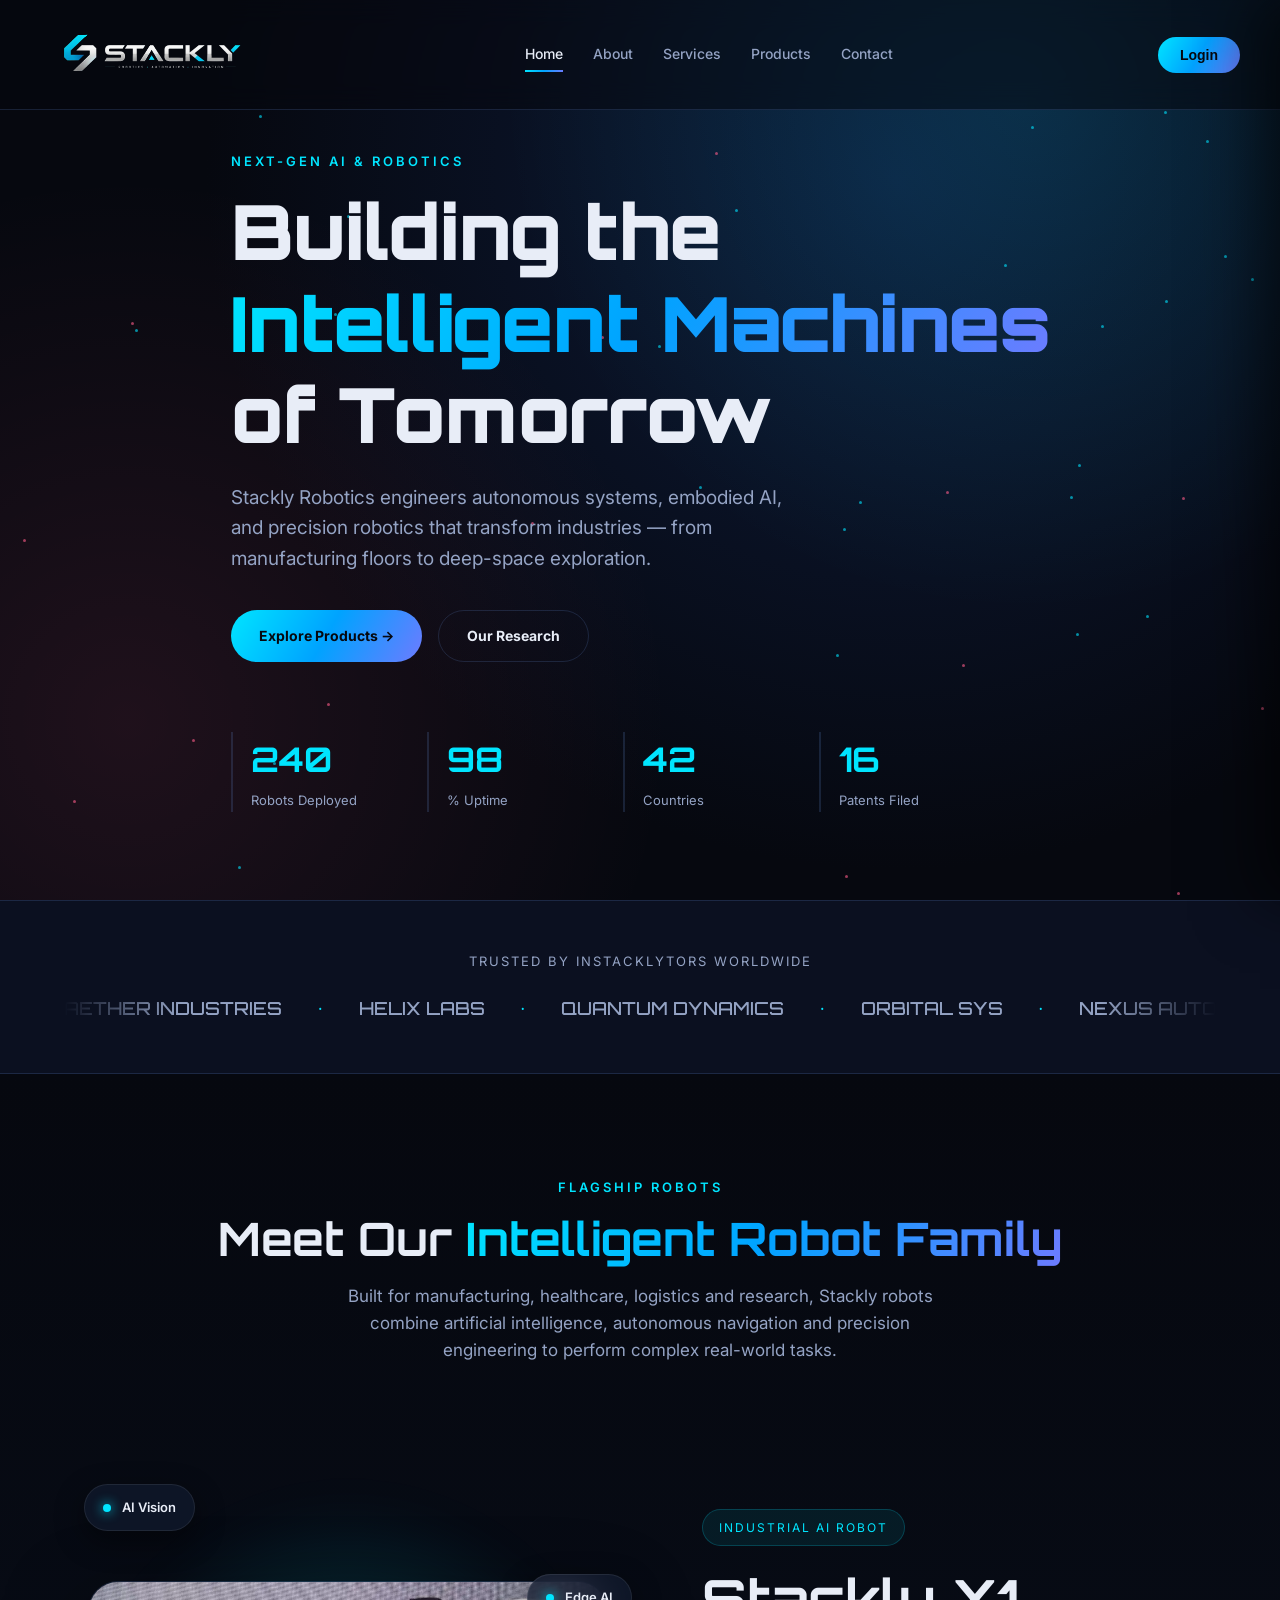
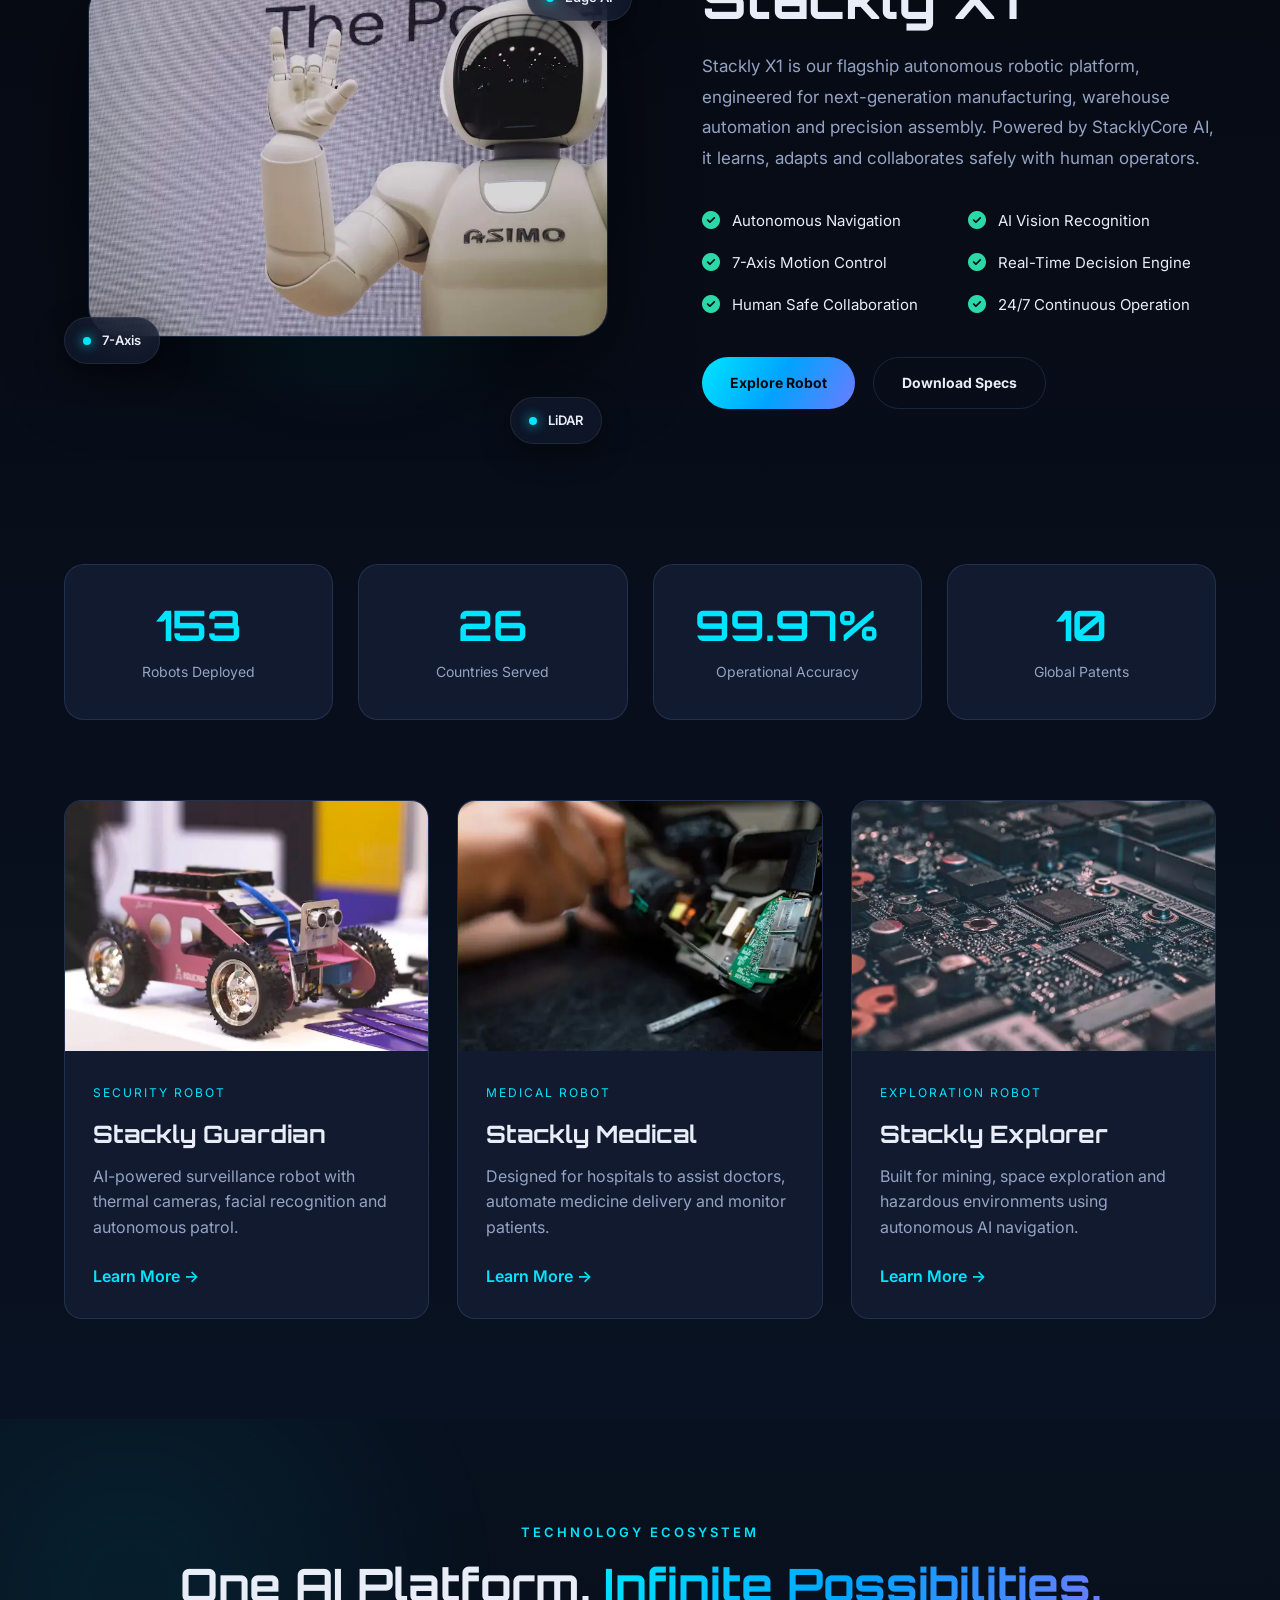
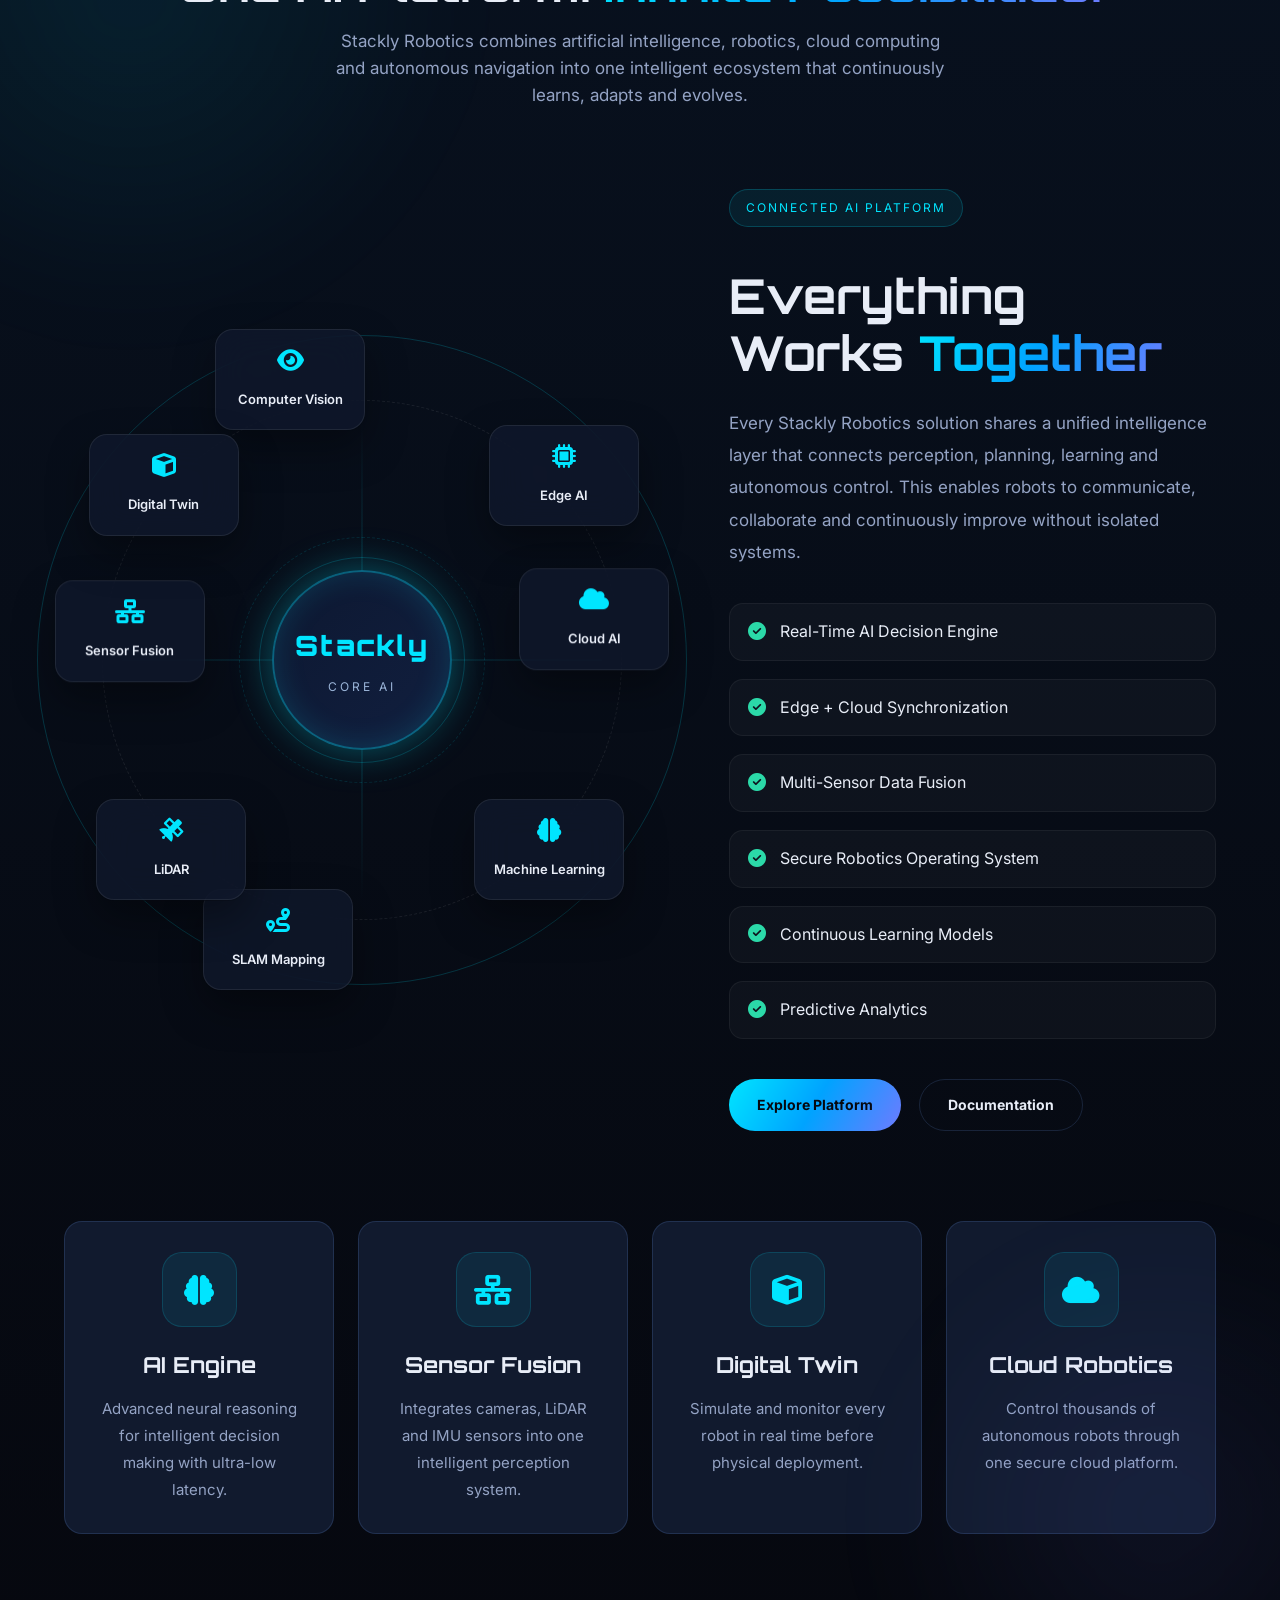
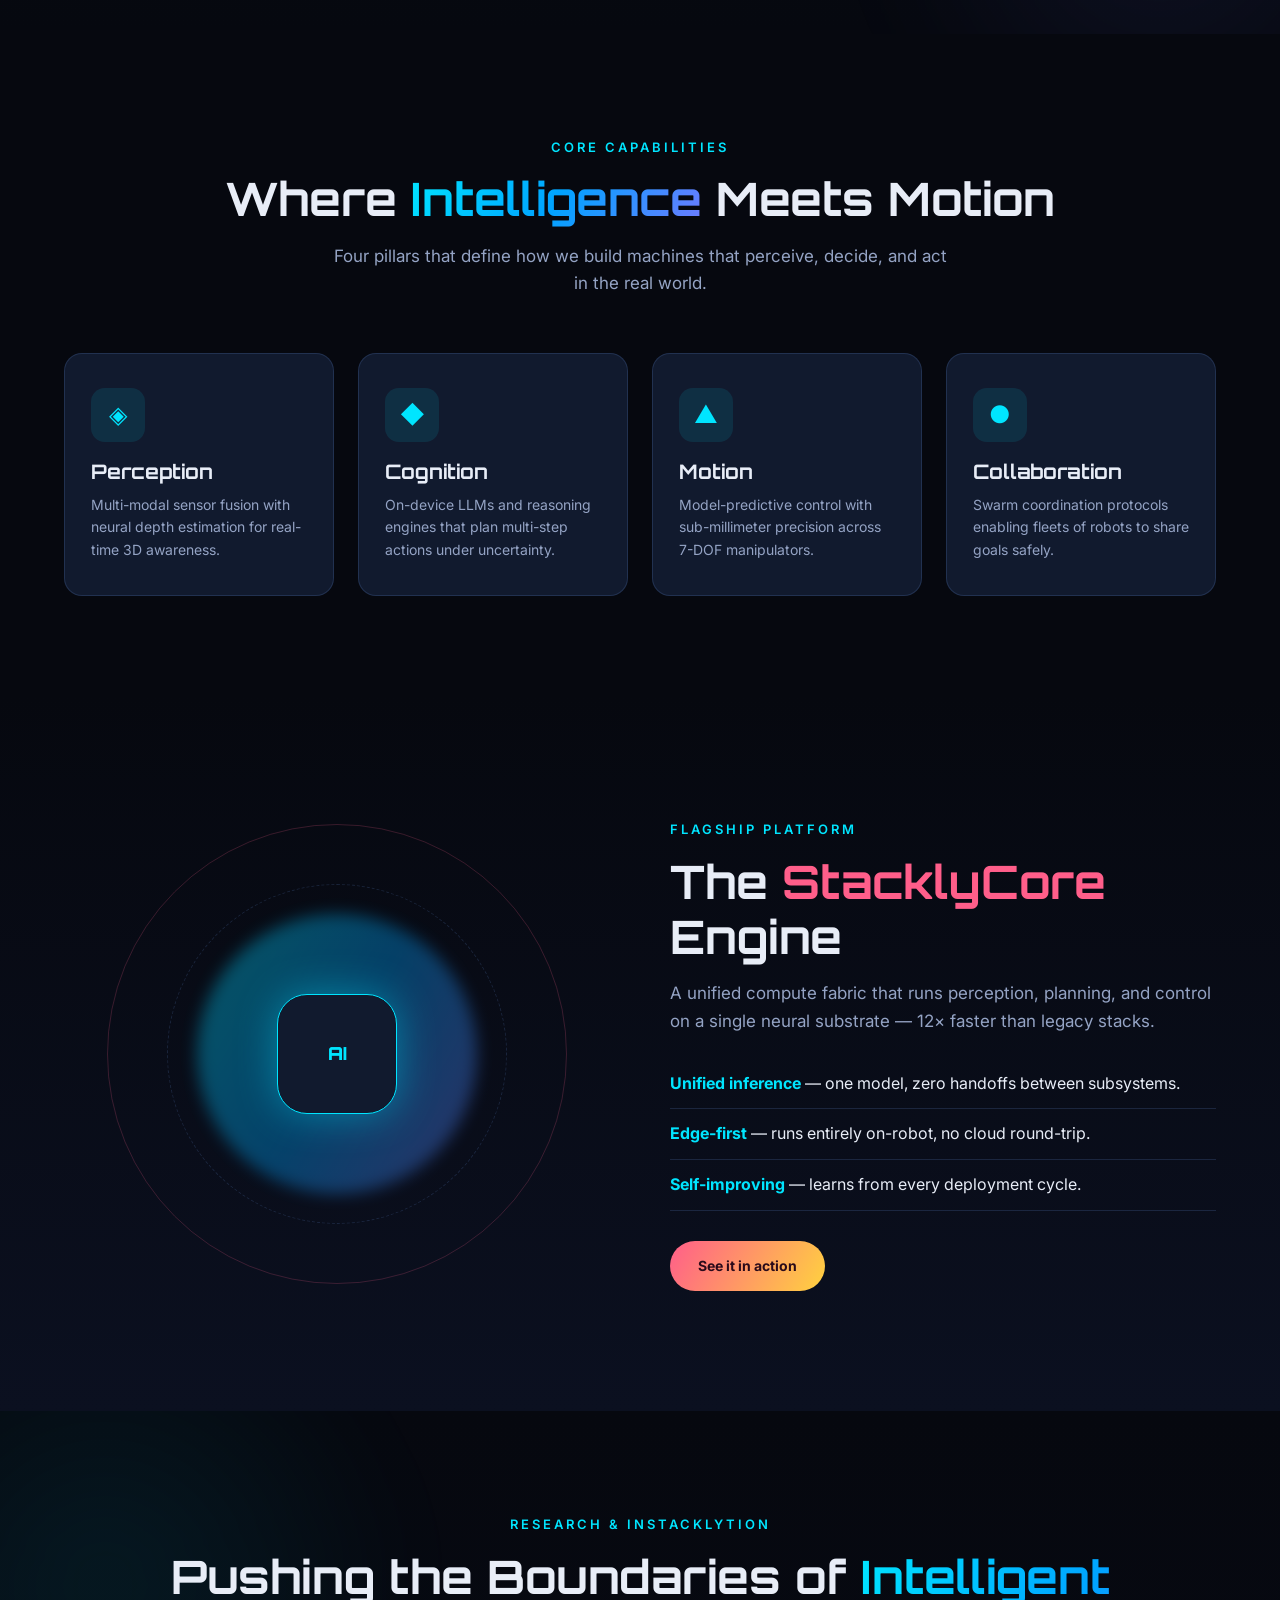
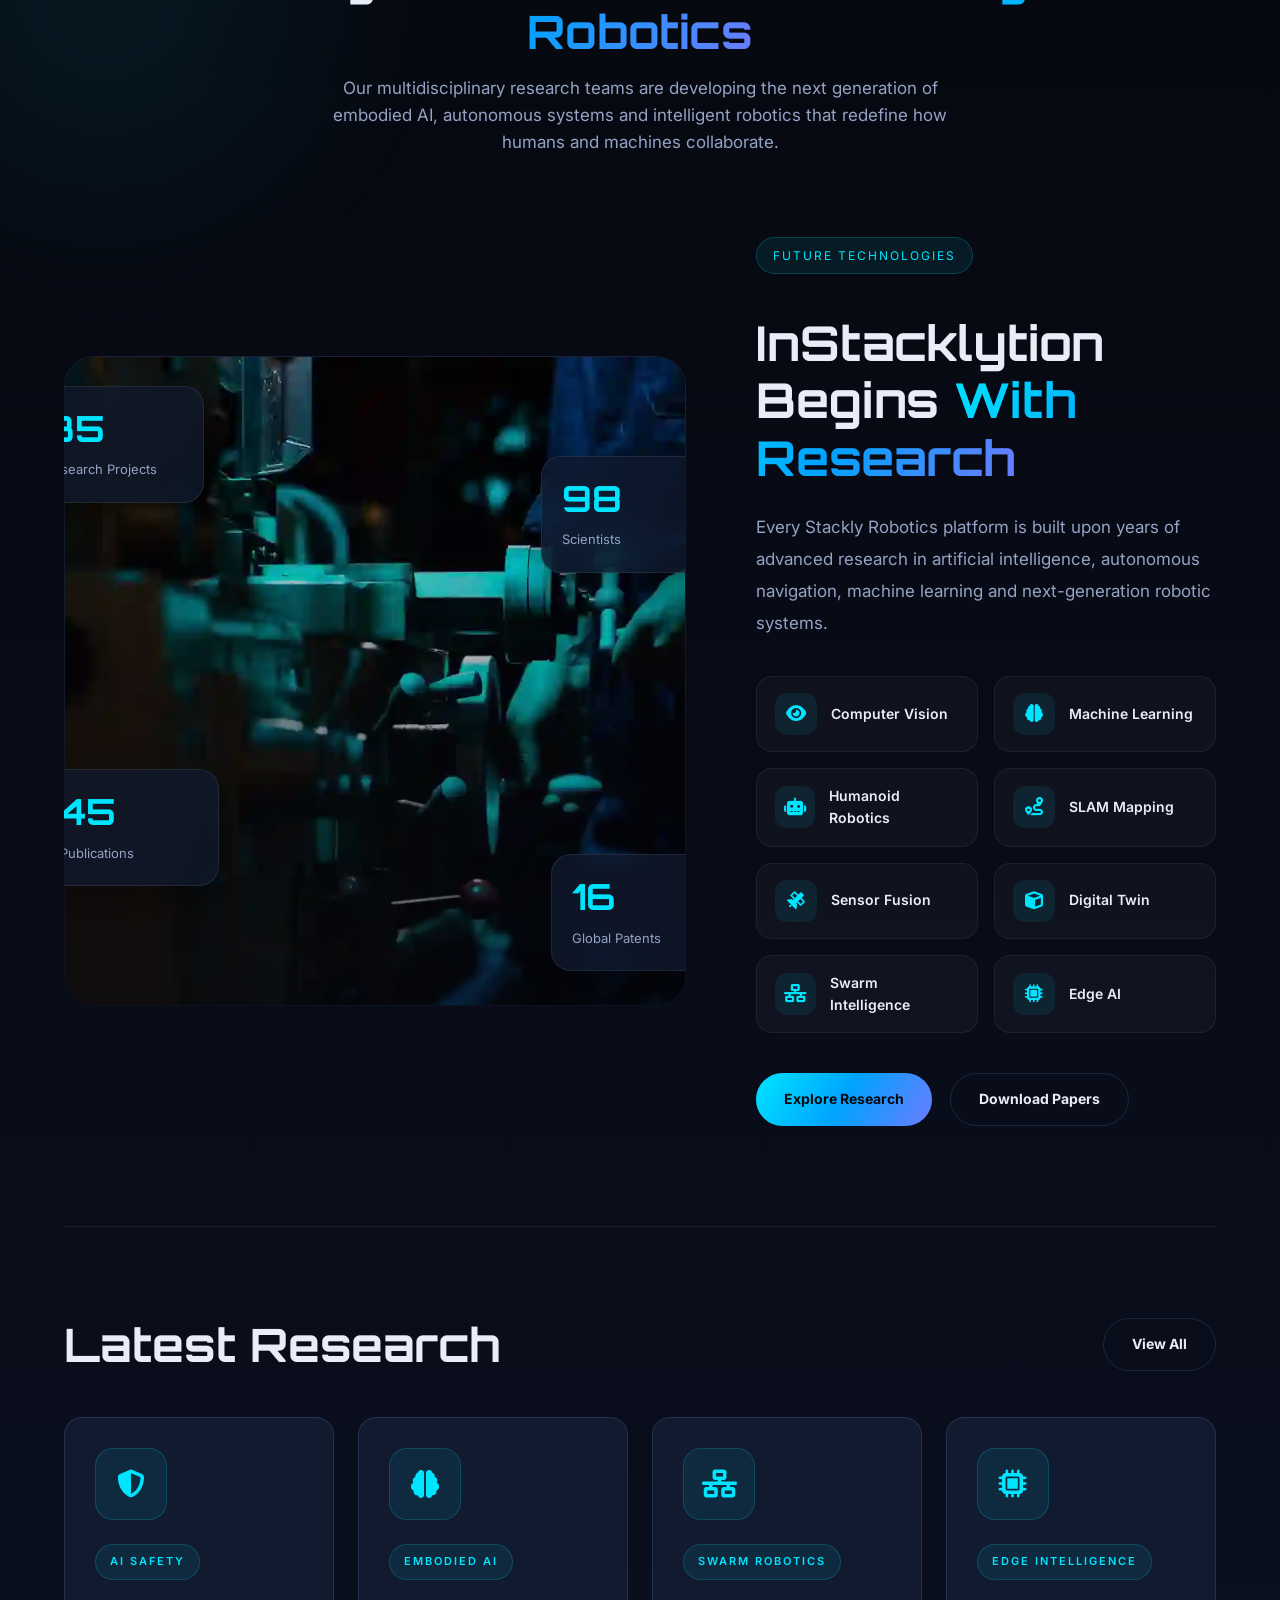
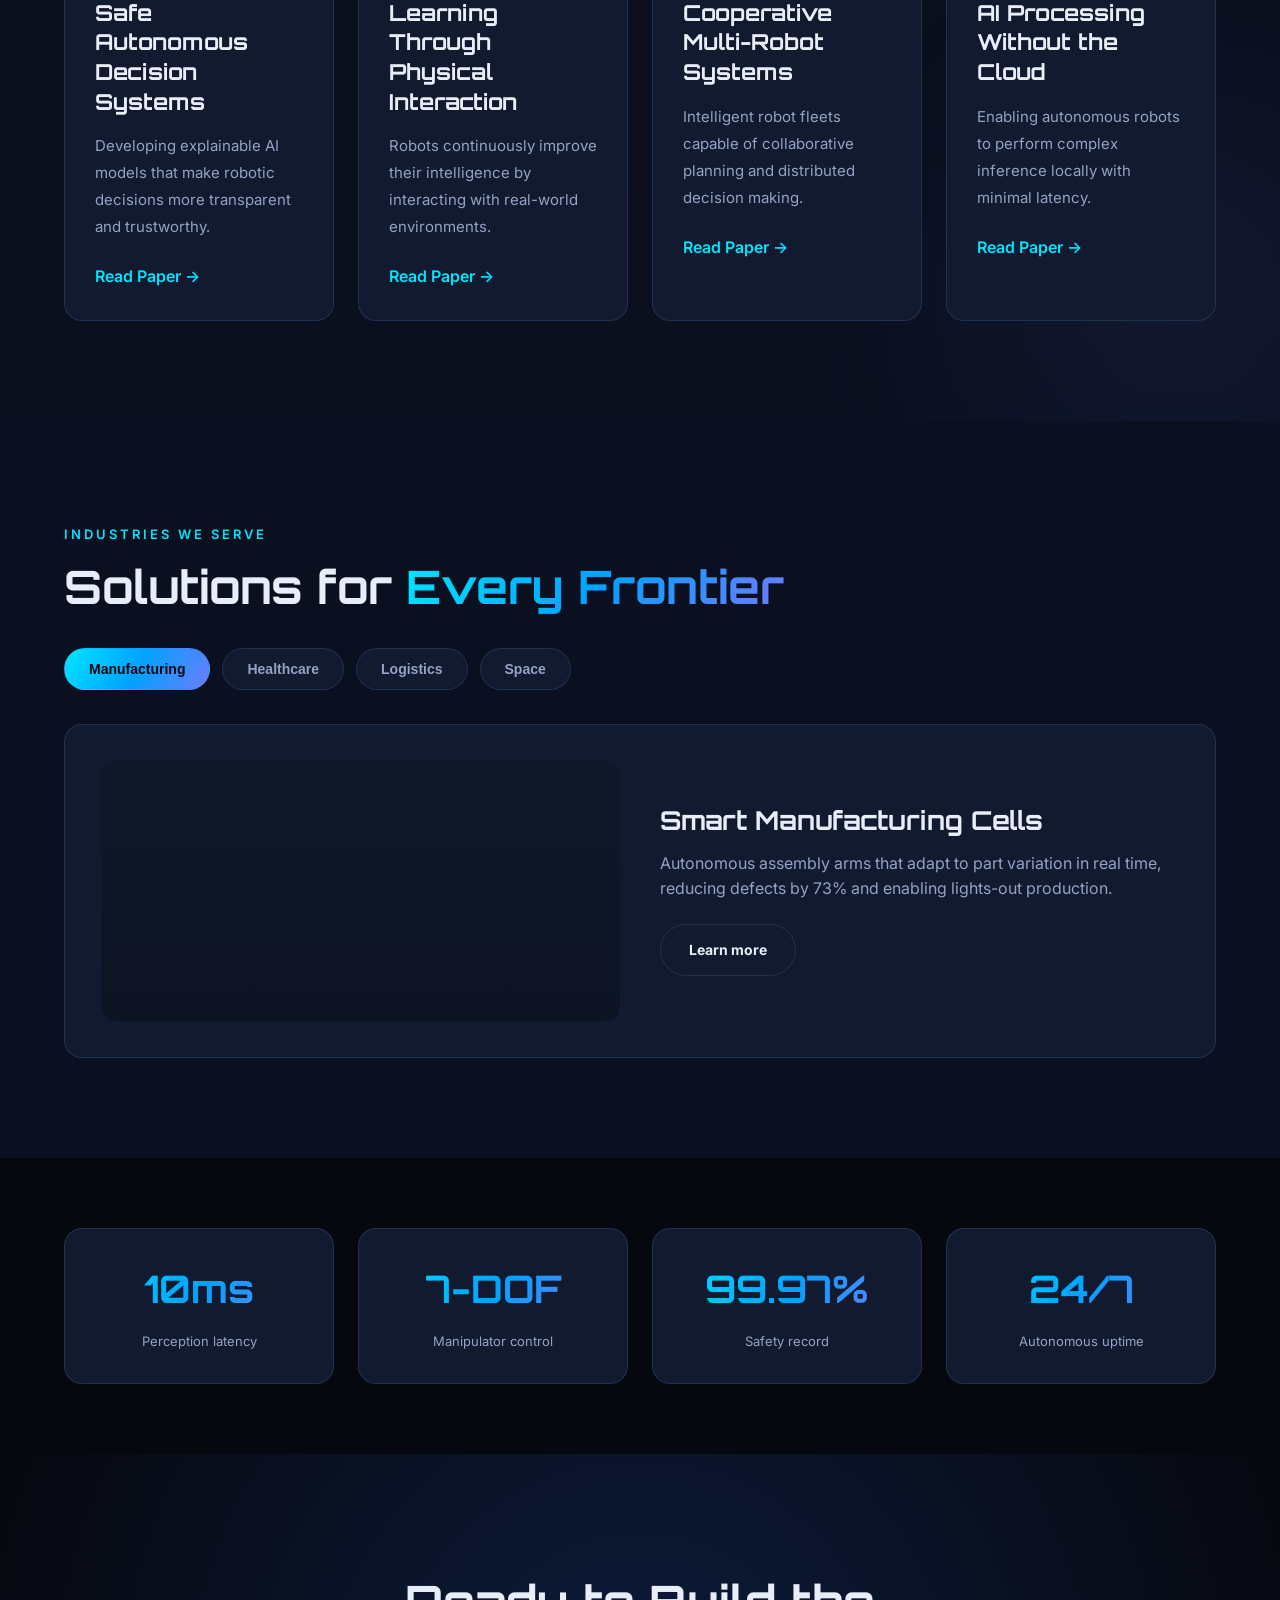
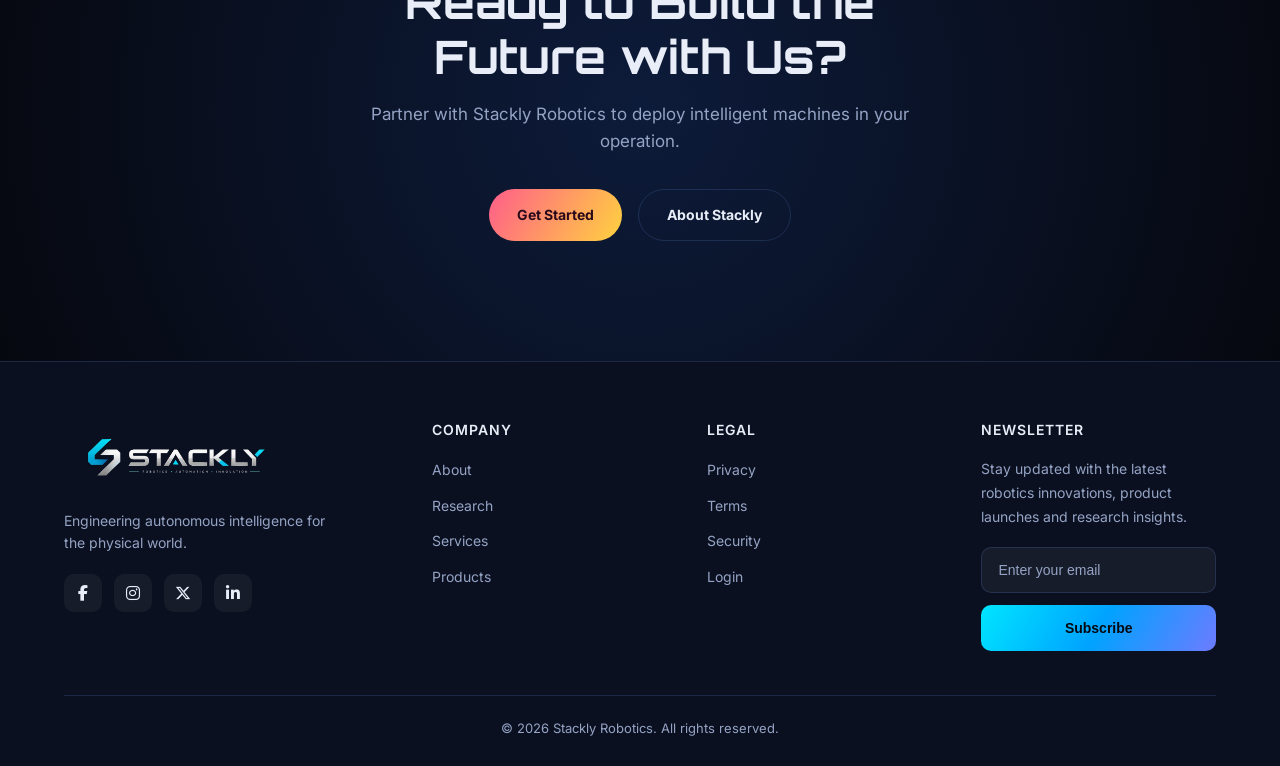
==== commit 6f790a34: "completed" ====
--- a/index.html
+++ b/index.html
@@ -16,7 +16,9 @@
 
 <!-- NAV -->
 <nav class="nav">
-  <a href="index.html" class="nav__logo"><span class="dot"></span>Stackly</a>
+  <a href="index.html" class="nav__logo">
+    <img src="images/logo.webp" alt="Stackly Logo">
+  </a>
   <div class="nav__links">
     <a href="index.html" class="active">Home</a>
     <a href="about.html">About</a>
@@ -58,8 +60,8 @@
     <h1 class="hero__title">Building the<br><span class="text-grad">Intelligent Machines</span><br>of Tomorrow</h1>
     <p class="hero__desc">Stackly Robotics engineers autonomous systems, embodied AI, and precision robotics that transform industries — from manufacturing floors to deep-space exploration.</p>
     <div class="hero__btns">
-      <a href="products.html" class="btn btn--primary">Explore Products →</a>
-      <a href="research.html" class="btn btn--ghost">Our Research</a>
+      <a href="error.html" class="btn btn--primary">Explore Products →</a>
+      <a href="error.html" class="btn btn--ghost">Our Research</a>
     </div>
     <div class="hero__stats">
       <div><b data-count="240">0</b><span>Robots Deployed</span></div>
@@ -122,7 +124,7 @@
                 <div class="robot-glow"></div>
 
                 <img
-                    src="https://images.unsplash.com/photo-1535378917042-10a22c95931a?auto=format&fit=crop&w=900&q=80"
+                    src="images/robot.webp"
                     alt="Stackly X1 Robot">
 
                 <div class="robot-badge badge-1">
@@ -199,11 +201,11 @@
 
                 <div class="robot-buttons">
 
-                    <a href="products.html" class="btn btn--primary">
+                    <a href="error.html" class="btn btn--primary">
                         Explore Robot
                     </a>
 
-                    <a href="research.html" class="btn btn--ghost">
+                    <a href="error.html" class="btn btn--ghost">
                         Download Specs
                     </a>
 
@@ -270,7 +272,7 @@
             <div class="card robot-card">
 
                 <img
-                    src="https://images.unsplash.com/photo-1561144257-e32e8efc6c4f?auto=format&fit=crop&w=600&q=80"
+                    src="images/car-toy.webp"
                     alt="Stackly Guardian">
 
                 <div class="robot-card__body">
@@ -288,7 +290,7 @@
                         facial recognition and autonomous patrol.
                     </p>
 
-                    <a href="#">
+                    <a href="error.html">
                         Learn More →
                     </a>
 
@@ -300,7 +302,7 @@
             <div class="card robot-card">
 
                 <img
-                    src="https://images.unsplash.com/photo-1581092918056-0c4c3acd3789?auto=format&fit=crop&w=600&q=80"
+                    src="images/Medical-Robot.webp"
                     alt="Stackly Medical">
 
                 <div class="robot-card__body">
@@ -318,7 +320,7 @@
                         automate medicine delivery and monitor patients.
                     </p>
 
-                    <a href="#">
+                    <a href="error.html">
                         Learn More →
                     </a>
 
@@ -330,7 +332,7 @@
             <div class="card robot-card">
 
                 <img
-                    src="https://images.unsplash.com/photo-1518770660439-4636190af475?auto=format&fit=crop&w=600&q=80"
+                    src="images/Exploration-Robot.webp"
                     alt="Stackly Explorer">
 
                 <div class="robot-card__body">
@@ -348,7 +350,7 @@
                         environments using autonomous AI navigation.
                     </p>
 
-                    <a href="#">
+                    <a href="error.html">
                         Learn More →
                     </a>
 
@@ -572,13 +574,13 @@
 
                 <div class="robot-buttons">
 
-                    <a href="research.html" class="btn btn--primary">
+                    <a href="error.html" class="btn btn--primary">
 
                         Explore Platform
 
                     </a>
 
-                    <a href="services.html" class="btn btn--ghost">
+                    <a href="error.html" class="btn btn--ghost">
 
                         Documentation
 
@@ -714,7 +716,7 @@
         <li><b>Edge-first</b> — runs entirely on-robot, no cloud round-trip.</li>
         <li><b>Self-improving</b> — learns from every deployment cycle.</li>
       </ul>
-      <a href="products.html" class="btn btn--accent">See it in action</a>
+      <a href="error.html" class="btn btn--accent">See it in action</a>
     </div>
   </div>
 </section>
@@ -761,7 +763,7 @@
             <div class="research__image reveal">
 
                 <img
-                    src="https://images.unsplash.com/photo-1581092335397-9583eb92d232?auto=format&fit=crop&w=1200&q=80"
+                    src="images/research.webp"
                     alt="Research Laboratory">
 
                 <!-- Floating Stats -->
@@ -876,13 +878,13 @@
 
                 <div class="robot-buttons">
 
-                    <a href="research.html" class="btn btn--primary">
+                    <a href="error.html" class="btn btn--primary">
 
                         Explore Research
 
                     </a>
 
-                    <a href="#" class="btn btn--ghost">
+                    <a href="error.html" class="btn btn--ghost">
 
                         Download Papers
 
@@ -908,7 +910,7 @@
 
                 </h2>
 
-                <a href="research.html" class="btn btn--ghost">
+                <a href="error.html" class="btn btn--ghost">
 
                     View All
 
@@ -948,7 +950,7 @@
 
                     </p>
 
-                    <a href="#">
+                    <a href="error.html">
 
                         Read Paper →
 
@@ -986,7 +988,7 @@
 
                     </p>
 
-                    <a href="#">
+                    <a href="error.html">
 
                         Read Paper →
 
@@ -1024,7 +1026,7 @@
 
                     </p>
 
-                    <a href="#">
+                    <a href="error.html">
 
                         Read Paper →
 
@@ -1062,7 +1064,7 @@
 
                     </p>
 
-                    <a href="#">
+                    <a href="error.html">
 
                         Read Paper →
 
@@ -1138,16 +1140,47 @@
 <footer class="footer">
   <div class="container">
     <div class="footer__grid">
+      <div><div class="footer__brand">
+        <a href="index.html" class="nav__logo">
+            <img src="images/logo.webp" alt="Stackly Logo">
+        </a>
+    </div><p>Engineering autonomous intelligence for the physical world.</p><div class="footer__social">
+        <a href="error.html"><i class="fa-brands fa-facebook-f"></i></a>
+        <a href="error.html"><i class="fa-brands fa-instagram"></i></a>
+        <a href="error.html"><i class="fa-brands fa-x-twitter"></i></a>
+        <a href="error.html"><i class="fa-brands fa-linkedin-in"></i></a>
+    </div></div>
+      <div><h4>Company</h4><ul><li><a href="about.html">About</a></li><li><a href="research.html">Research</a></li><li><a href="services.html">Services</a></li><li><a href="products.html">Products</a></li></ul></div>
+
+      <div><h4>Legal</h4><ul><li><a href="error.html">Privacy</a></li><li><a href="error.html">Terms</a></li><li><a href="error.html">Security</a></li><li><a href="login.html">Login</a></li></ul></div>
+      
       <div>
-        <div class="footer__brand"><span class="dot"></span>Stackly·ROBOTICS</div>
-        <p>Engineering autonomous intelligence for the physical world. Headquartered in San Francisco with labs in 4 countries.</p>
-        <div class="footer__social">
-          <a href="#" aria-label="X">𝕏</a><a href="#" aria-label="in">in</a><a href="#" aria-label="gh">gh</a><a href="#" aria-label="yt">▶</a>
-        </div>
-      </div>
-      <div><h4>Company</h4><ul><li><a href="about.html">About</a></li><li><a href="research.html">Research</a></li><li><a href="services.html">Services</a></li><li><a href="products.html">Products</a></li></ul></div>
-      <div><h4>Resources</h4><ul><li><a href="research.html">Publications</a></li><li><a href="#">Documentation</a></li><li><a href="#">Press Kit</a></li><li><a href="#">Careers</a></li></ul></div>
-      <div><h4>Legal</h4><ul><li><a href="#">Privacy</a></li><li><a href="#">Terms</a></li><li><a href="#">Security</a></li><li><a href="login.html">Login</a></li></ul></div>
+
+    <h4>Newsletter</h4>
+
+    <p class="footer-news-text">
+        Stay updated with the latest robotics innovations,
+        product launches and research insights.
+    </p>
+
+    <form class="footer-newsletter">
+
+        <input
+            type="email"
+            placeholder="Enter your email"
+            required
+        >
+
+        <button type="submit">
+
+            Subscribe
+
+        </button>
+
+    </form>
+
+</div>
+      
     </div>
     <div class="footer__bottom">© 2026 Stackly Robotics. All rights reserved.</div>
   </div>
--- a/css/shared.css
+++ b/css/shared.css
@@ -40,6 +40,120 @@
 .container { max-width: var(--container); margin: 0 auto; padding: 0 24px; }
 
 /* ===== TOP NAV ===== */
+.nav__logo{
+
+    display:flex;
+
+    align-items:center;
+
+    gap:12px;
+
+}
+
+.nav__logo img{
+
+    width:180px;
+
+    height:auto;
+
+    object-fit:contain;
+
+}
+
+.nav__logo span{
+
+    font-family:'Orbitron',sans-serif;
+
+    font-size:24px;
+
+    font-weight:700;
+
+    color:var(--text);
+
+}
+
+.nav__logo{
+
+    display:flex;
+
+    align-items:center;
+
+    flex-shrink:0;
+
+}
+
+.nav__logo img{
+
+    width:220px;
+
+    height:auto;
+
+    object-fit:contain;
+
+    display:block;
+
+}
+
+/* Laptop */
+
+@media (max-width:1200px){
+
+.nav__logo img{
+
+width:190px;
+
+}
+
+}
+
+/* Tablet */
+
+@media (max-width:992px){
+
+.nav__logo img{
+
+width:170px;
+
+}
+
+}
+
+/* Mobile */
+
+@media (max-width:768px){
+
+.nav__logo img{
+
+width:150px;
+
+}
+
+}
+
+/* Small Mobile */
+
+@media (max-width:576px){
+
+.nav__logo img{
+
+width:130px;
+
+}
+
+}
+
+/* Very Small Devices */
+
+@media (max-width:400px){
+
+.nav__logo img{
+
+width:115px;
+
+}
+
+}
+
 .nav {
   position: fixed; top: 0; left: 0; width: 100%; z-index: 1000;
   display: flex; align-items: center; justify-content: space-between;
@@ -132,6 +246,104 @@
 .footer__social a:hover { background: var(--grad); color:#06080f; transform: translateY(-3px); }
 .footer__bottom { margin-top: 44px; padding-top: 22px; border-top: 1px solid var(--line); text-align:center; color: var(--muted); font-size: 13px; }
 
+/*==============================
+        NEWSLETTER
+==============================*/
+
+.footer-news-text{
+
+    color:var(--muted);
+
+    font-size:14px;
+
+    line-height:1.7;
+
+    margin-bottom:18px;
+
+    max-width:260px;
+
+}
+
+.footer-newsletter{
+
+    display:flex;
+
+    flex-direction:column;
+
+    gap:12px;
+
+}
+
+.footer-newsletter input{
+
+    width:100%;
+
+    height:46px;
+
+    background:rgba(255,255,255,.05);
+
+    border:1px solid var(--line);
+
+    border-radius:10px;
+
+    padding:0 16px;
+
+    color:var(--text);
+
+    font-size:14px;
+
+    outline:none;
+
+    transition:.3s;
+
+}
+
+.footer-newsletter input::placeholder{
+
+    color:var(--muted);
+
+}
+
+.footer-newsletter input:focus{
+
+    border-color:var(--primary);
+
+    box-shadow:0 0 0 3px rgba(0,229,255,.12);
+
+}
+
+.footer-newsletter button{
+
+    width:100%;
+
+    height:46px;
+
+    border:none;
+
+    border-radius:10px;
+
+    cursor:pointer;
+
+    font-weight:700;
+
+    font-size:14px;
+
+    background:var(--grad);
+
+    color:#06080f;
+
+    transition:.3s;
+
+}
+
+.footer-newsletter button:hover{
+
+    transform:translateY(-2px);
+
+    box-shadow:0 10px 25px rgba(0,229,255,.25);
+
+}
+
 /* ===== GENERIC UTIL ===== */
 .btn {
   display: inline-flex; align-items: center; gap: 8px;
--- a/css/home.css
+++ b/css/home.css
@@ -60,13 +60,78 @@
 .tab-panel { display:none; grid-template-columns: 1fr 1fr; gap: 40px; align-items:center; background: var(--panel); border:1px solid var(--line); border-radius: var(--radius); padding: 36px; }
 .tab-panel.active { display:grid; animation: fadeIn .4s; }
 @keyframes fadeIn { from{opacity:0;transform:translateY(10px)} to{opacity:1;transform:none} }
-.tp__img { height: 260px; border-radius: 14px; }
-.tp__img--0 { background: linear-gradient(135deg, #003a5c, #00e5ff); }
-.tp__img--1 { background: linear-gradient(135deg, #5c0033, #ff5e8a); }
-.tp__img--2 { background: linear-gradient(135deg, #003a2b, #2bd9a8); }
-.tp__img--3 { background: linear-gradient(135deg, #3a2c00, #ffd23f); }
+.tp__img{
+
+    height:260px;
+
+    border-radius:14px;
+
+    background-size:cover;
+
+    background-position:center;
+
+    background-repeat:no-repeat;
+
+    overflow:hidden;
+
+}
+
+/* Manufacturing */
+
+.tp__img--0{
+
+    background-image:url("https://images.unsplash.com/photo-1567789884554-0b844b597180?auto=format&fit=crop&w=1200&q=80");
+
+}
+
+/* Medical Robot */
+
+.tp__img--1{
+
+    background-image:url("https://images.unsplash.com/photo-1576091160550-2173dba999ef?auto=format&fit=crop&w=1200&q=80");
+
+}
+
+/* Warehouse Logistics */
+
+.tp__img--2{
+
+    background-image:url("https://images.unsplash.com/photo-1586528116311-ad8dd3c8310d?auto=format&fit=crop&w=1200&q=80");
+
+}
+
+/* Space Robotics */
+
+.tp__img--3{
+
+    background-image:url("https://images.unsplash.com/photo-1446776811953-b23d57bd21aa?auto=format&fit=crop&w=1200&q=80");
+
+}
 .tp__body h3 { font-size: 26px; margin-bottom: 14px; }
 .tp__body p { color: var(--muted); margin-bottom: 22px; }
+
+.tp__img{
+
+    position:relative;
+
+}
+
+.tp__img::after{
+
+    content:"";
+
+    position:absolute;
+
+    inset:0;
+
+    background:linear-gradient(
+        rgba(6,8,15,.15),
+        rgba(6,8,15,.35)
+    );
+
+    border-radius:14px;
+
+}
 
 /* metrics */
 .metrics { background: var(--bg); padding: 70px 0; }
@@ -2177,4 +2242,5 @@
 
 }
 
-}+}
+
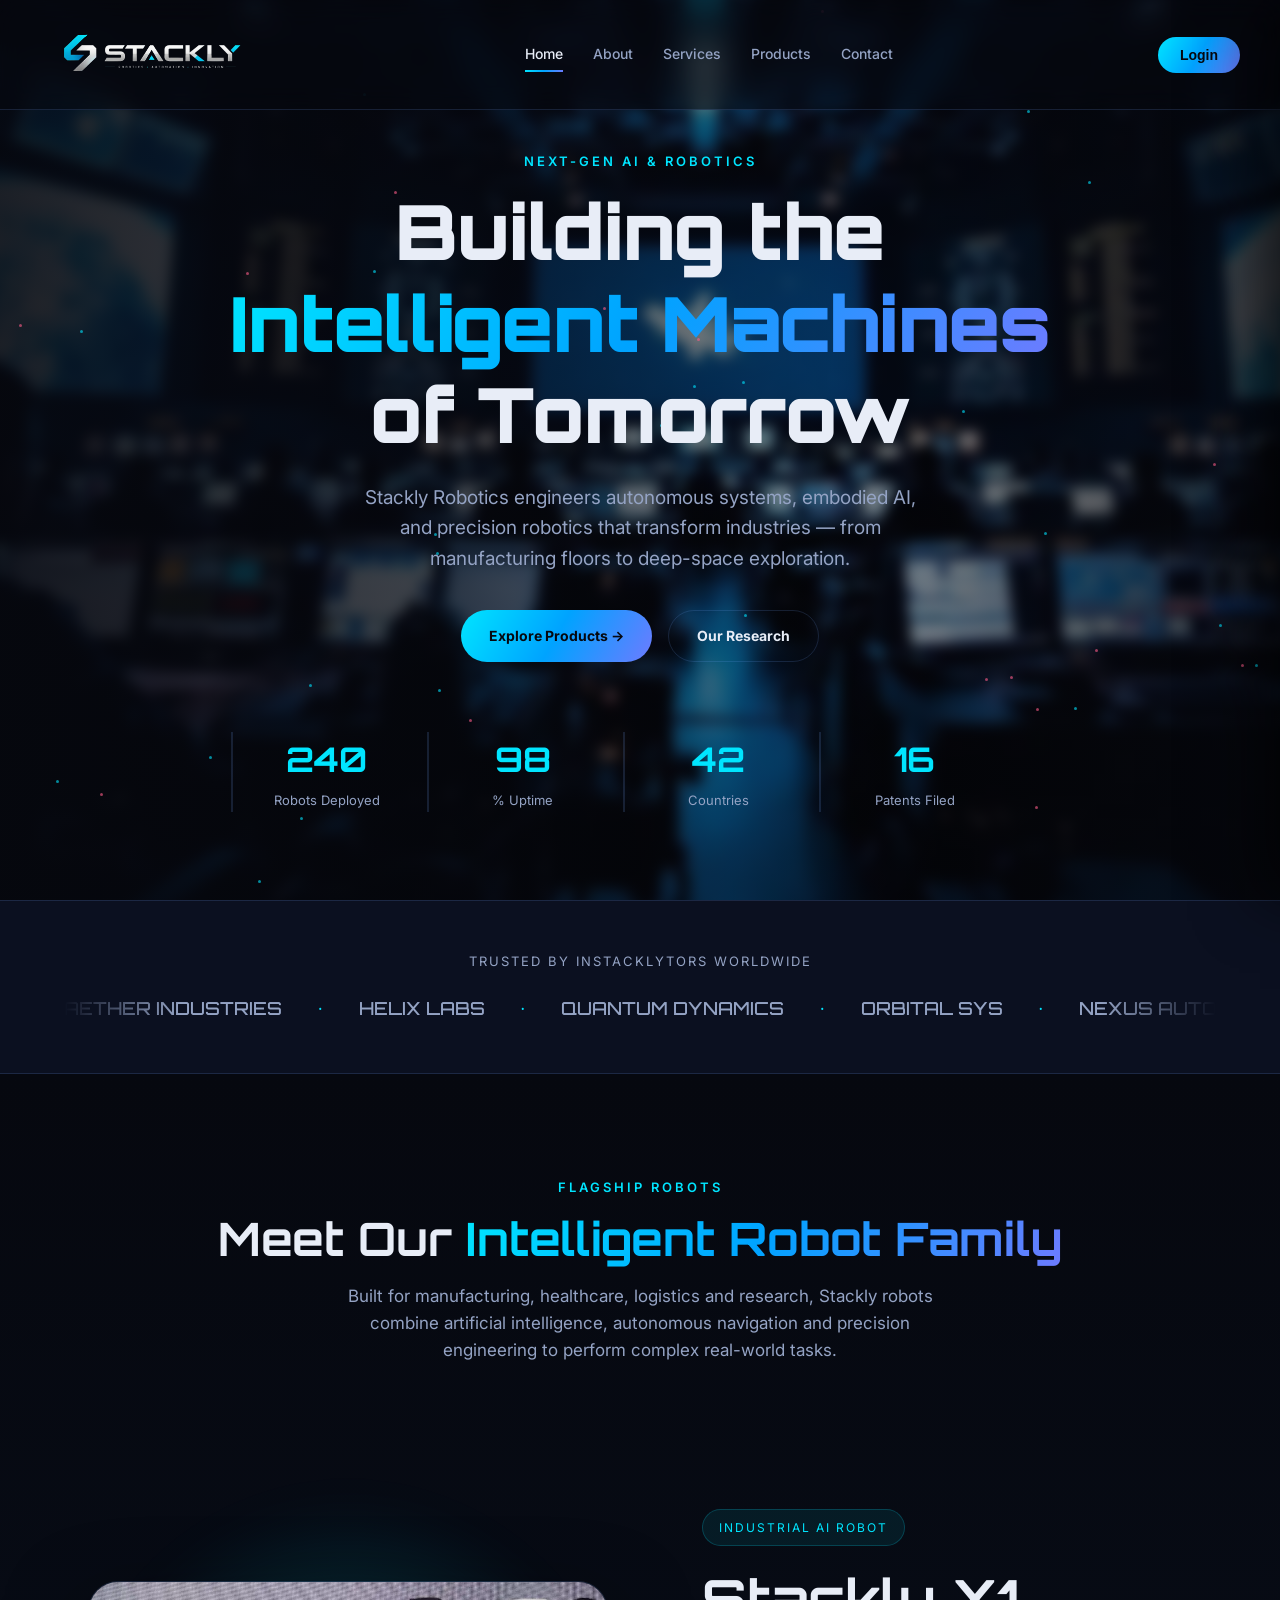
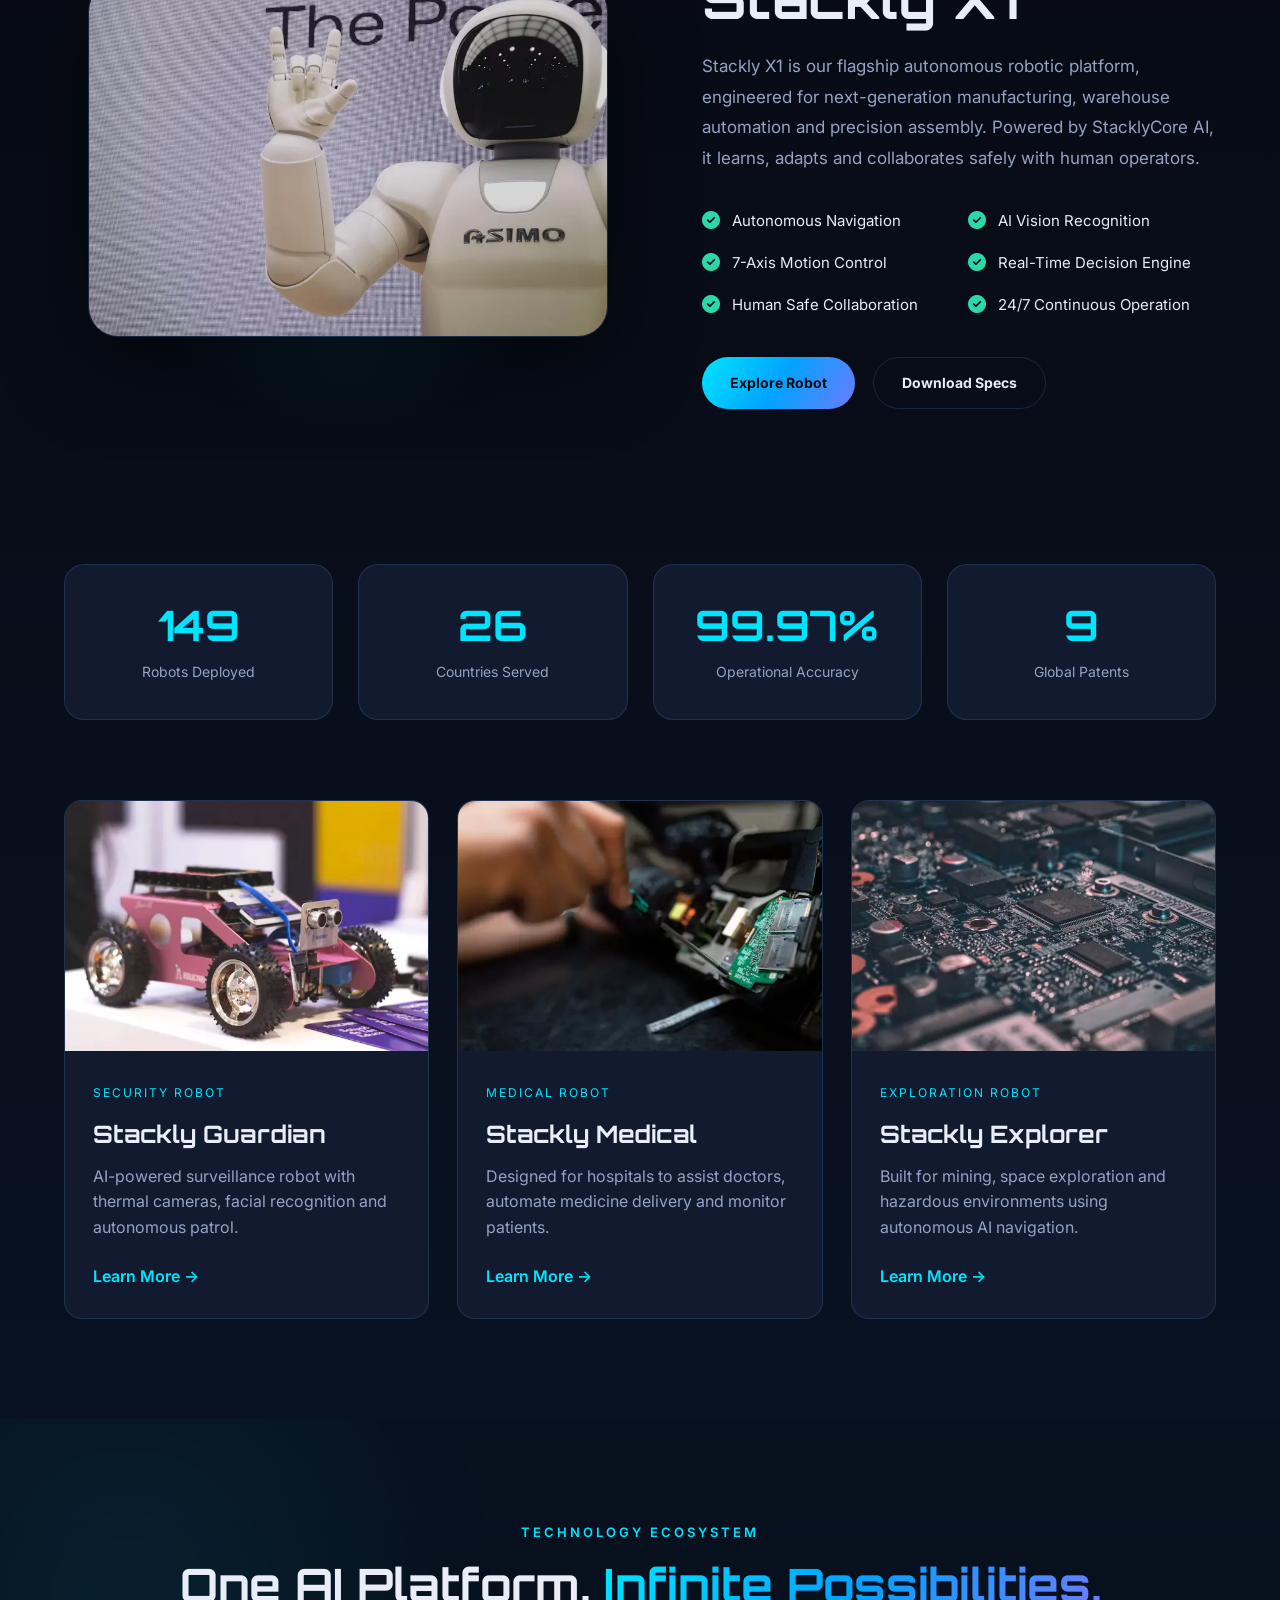
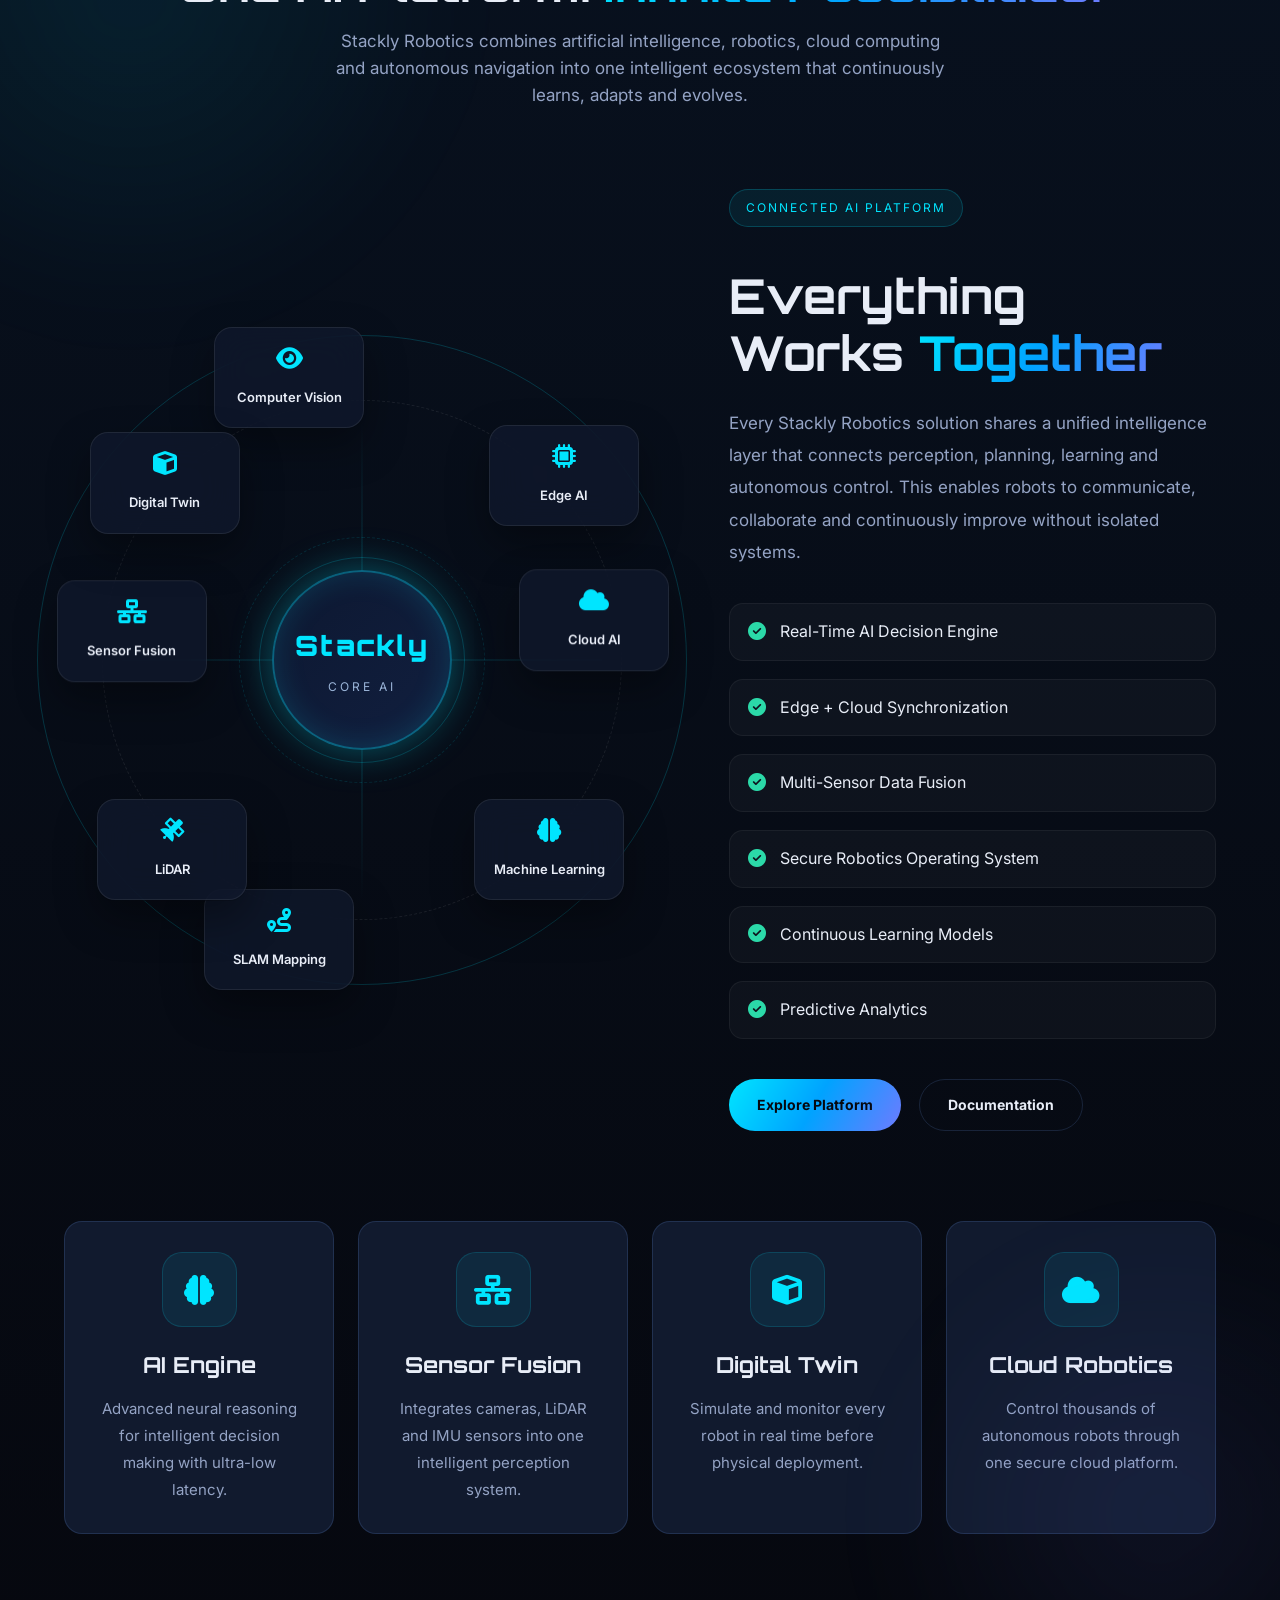
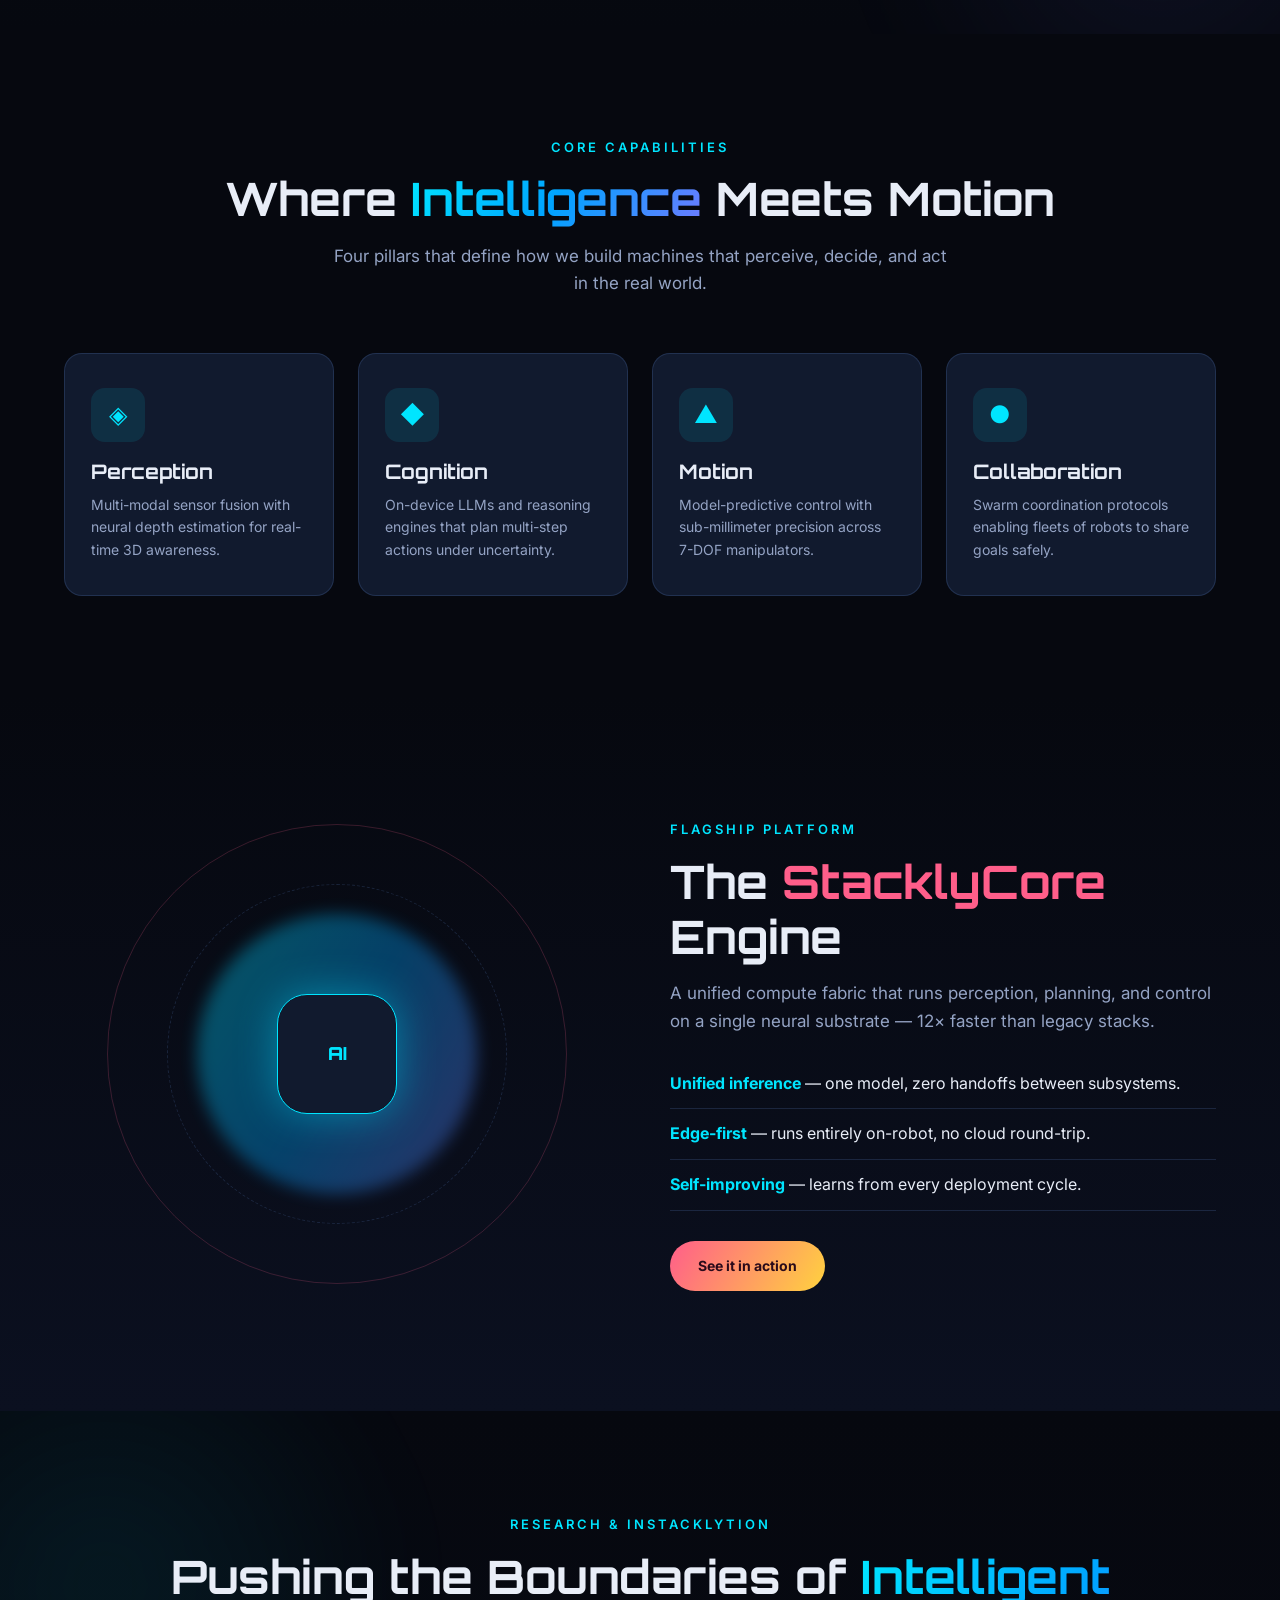
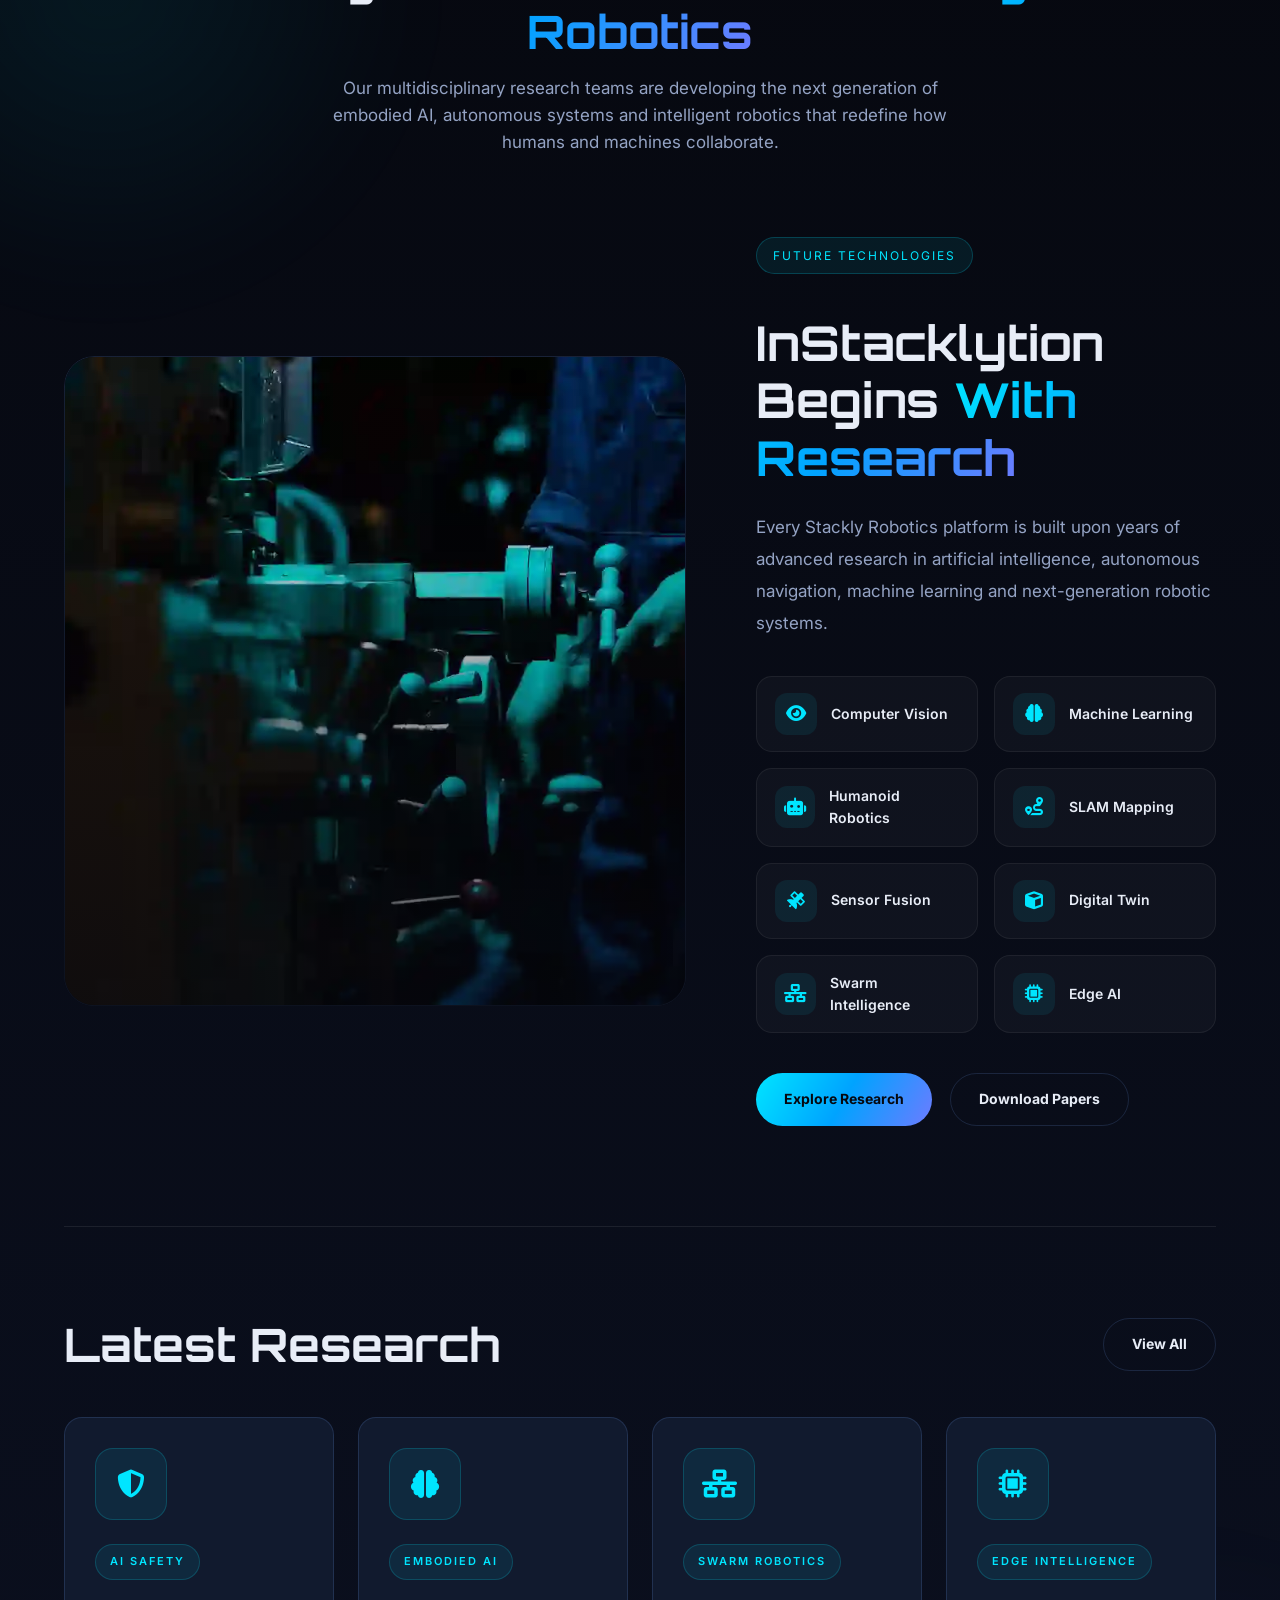
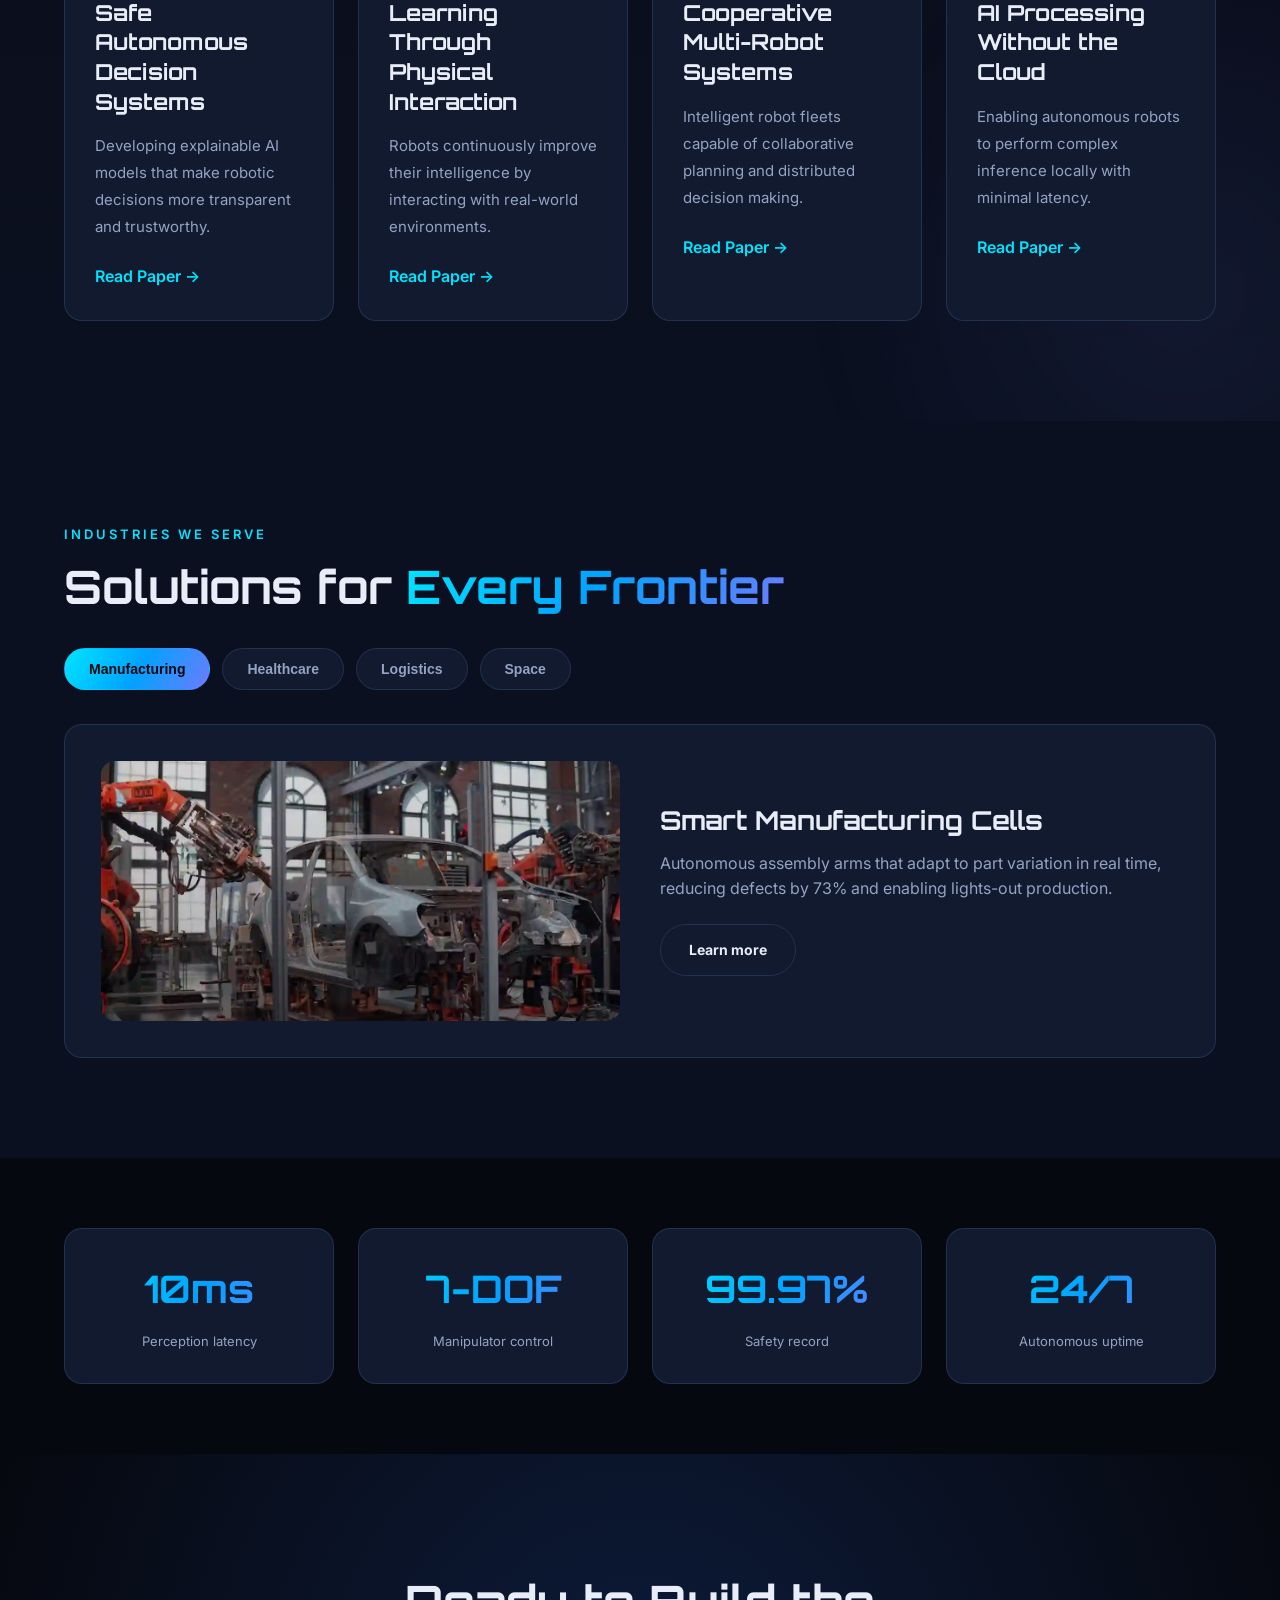
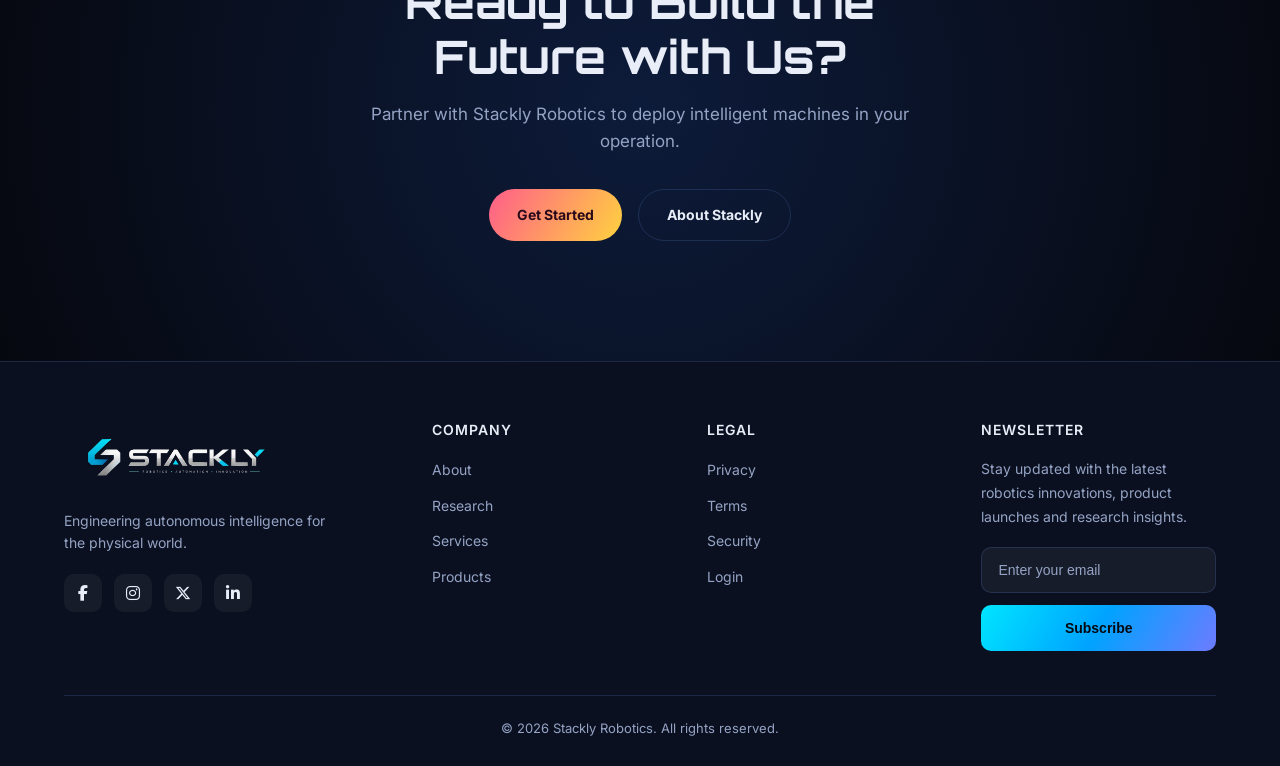
==== commit d73911c7: "bug-fix1" ====
--- a/index.html
+++ b/index.html
@@ -127,7 +127,7 @@
                     src="images/robot.webp"
                     alt="Stackly X1 Robot">
 
-                <div class="robot-badge badge-1">
+                <!-- <div class="robot-badge badge-1">
                     AI Vision
                 </div>
 
@@ -141,7 +141,7 @@
 
                 <div class="robot-badge badge-4">
                     LiDAR
-                </div>
+                </div> -->
 
             </div>
 
@@ -768,7 +768,7 @@
 
                 <!-- Floating Stats -->
 
-                <div class="research-floating stat-1">
+                <!-- <div class="research-floating stat-1">
 
                     <h3 data-count="35">0</h3>
 
@@ -798,7 +798,7 @@
 
                     <span>Global Patents</span>
 
-                </div>
+                </div> -->
 
             </div>
 
--- a/css/home.css
+++ b/css/home.css
@@ -1,155 +1,703 @@
+html,
+body {
+  width: 100%;
+  overflow-x: hidden;
+}
+
+* {
+  box-sizing: border-box;
+}
+
 /* ===== HOME PAGE ===== */
-.hero { min-height: 100vh; display: flex; align-items: center; padding: 140px 0 80px; background: radial-gradient(circle at 70% 20%, #0d1b3a 0%, #06080f 60%); overflow: hidden; }
-.hero__bg { position:absolute; inset:0; background:
-  radial-gradient(circle at 80% 10%, rgba(0,229,255,0.12), transparent 40%),
-  radial-gradient(circle at 10% 80%, rgba(255,94,138,0.10), transparent 40%); }
-.hero__particles { position:absolute; inset:0; }
-.hero__particles span { position:absolute; width:3px; height:3px; background: var(--primary); border-radius:50%; opacity:.6; animation: float 8s infinite ease-in-out; }
-@keyframes float { 0%,100%{transform:translateY(0)} 50%{transform:translateY(-30px)} }
-.hero__inner { position: relative; z-index: 2; }
-.hero__title { font-size: clamp(38px, 6vw, 76px); font-weight: 900; letter-spacing: -1px; margin-bottom: 24px; }
-.hero__desc { font-size: 19px; color: var(--muted); max-width: 580px; margin-bottom: 36px; }
-.hero__btns { display:flex; gap:16px; flex-wrap:wrap; margin-bottom: 70px; }
-.hero__stats { display:grid; grid-template-columns: repeat(4,1fr); gap:24px; max-width: 760px; }
-.hero__stats div { border-left: 2px solid var(--line); padding-left: 18px; }
-.hero__stats b { font-family:'Orbitron'; font-size: 34px; display:block; color: var(--primary); }
-.hero__stats span { font-size: 13px; color: var(--muted); }
+.hero {
+  min-height: 100vh;
+  text-align: center;
+  display: flex;
+  align-items: center;
+  padding: 140px 0 80px;
+  background: radial-gradient(circle at 70% 20%, #0d1b3a 0%, #06080f 60%);
+  overflow: hidden;
+}
+.hero{
+    position: relative;
+    overflow: hidden;
+}
+
+.hero__bg{
+    position: absolute;
+    inset: 0;
+    overflow: hidden;
+}
+
+.hero__bg::before{
+    content: "";
+    position: absolute;
+    inset: -20px;              /* Prevent white edges after blur */
+
+    background: url("../images/mission-operations.webp") center center/cover no-repeat;
+
+    filter: blur(6px);
+    transform: scale(1.1);
+}
+
+.hero__bg::after{
+    content: "";
+    position: absolute;
+    inset: 0;
+
+    background:
+        linear-gradient(
+            90deg,
+            rgba(6,8,15,.90) 0%,
+            rgba(6,8,15,.75) 35%,
+            rgba(6,8,15,.45) 65%,
+            rgba(6,8,15,.80) 100%
+        );
+}
+.hero__particles {
+  position: absolute;
+  inset: 0;
+}
+.hero__particles span {
+  position: absolute;
+  width: 3px;
+  height: 3px;
+  background: var(--primary);
+  border-radius: 50%;
+  opacity: 0.6;
+  animation: float 8s infinite ease-in-out;
+}
+@keyframes float {
+  0%,
+  100% {
+    transform: translateY(0);
+  }
+  50% {
+    transform: translateY(-30px);
+  }
+}
+.hero__inner {
+  position: relative;
+  z-index: 2;
+}
+.hero__title {
+  font-size: clamp(38px, 6vw, 76px);
+  font-weight: 900;
+  letter-spacing: -1px;
+  margin-bottom: 24px;
+}
+.hero__desc {
+  font-size: 19px;
+  color: var(--muted);
+  max-width: 580px;
+  margin-bottom: 36px;
+  margin-left: auto;
+    margin-right: auto;
+}
+.hero__btns {
+  display: flex;
+  justify-content: center;
+  gap: 16px;
+  flex-wrap: wrap;
+  margin-bottom: 70px;
+}
+.hero__stats {
+  display: grid;
+  grid-template-columns: repeat(4, 1fr);
+  gap: 24px;
+  max-width: 760px;
+}
+.hero__stats div {
+  border-left: 2px solid var(--line);
+  padding-left: 18px;
+}
+.hero__stats b {
+  font-family: "Orbitron";
+  font-size: 34px;
+  display: block;
+  color: var(--primary);
+}
+.hero__stats span {
+  font-size: 13px;
+  color: var(--muted);
+}
 
 /* marquee */
-.marquee-section { padding: 50px 0; background: var(--bg-2); border-top:1px solid var(--line); border-bottom:1px solid var(--line); }
-.marquee-label { text-align:center; color: var(--muted); font-size: 13px; letter-spacing: 2px; text-transform:uppercase; margin-bottom: 22px; }
-.marquee { overflow:hidden; mask-image: linear-gradient(90deg, transparent, #000 10%, #000 90%, transparent); }
-.marquee__track { display:flex; gap: 36px; white-space:nowrap; animation: scroll 28s linear infinite; font-family:'Orbitron'; font-weight:500; color: var(--muted); font-size:18px; }
-.marquee__track span:nth-child(even) { color: var(--primary); }
-@keyframes scroll { from{transform:translateX(0)} to{transform:translateX(-50%)} }
+.marquee-section {
+  padding: 50px 0;
+  background: var(--bg-2);
+  border-top: 1px solid var(--line);
+  border-bottom: 1px solid var(--line);
+}
+.marquee-label {
+  text-align: center;
+  color: var(--muted);
+  font-size: 13px;
+  letter-spacing: 2px;
+  text-transform: uppercase;
+  margin-bottom: 22px;
+}
+.marquee {
+  overflow: hidden;
+  mask-image: linear-gradient(
+    90deg,
+    transparent,
+    #000 10%,
+    #000 90%,
+    transparent
+  );
+}
+.marquee__track {
+  display: flex;
+  gap: 36px;
+  white-space: nowrap;
+  animation: scroll 28s linear infinite;
+  font-family: "Orbitron";
+  font-weight: 500;
+  color: var(--muted);
+  font-size: 18px;
+}
+.marquee__track span:nth-child(even) {
+  color: var(--primary);
+}
+@keyframes scroll {
+  from {
+    transform: translateX(0);
+  }
+  to {
+    transform: translateX(-50%);
+  }
+}
 
 /* capabilities */
-.caps { background: var(--bg); }
-.caps__head { text-align:center; margin-bottom: 56px; }
-.caps__head .section-sub { margin: 0 auto; }
-.cap-card { background: var(--panel); border:1px solid var(--line); border-radius: var(--radius); padding: 34px 26px; transition:.3s; position:relative; overflow:hidden; }
-.cap-card::before { content:''; position:absolute; top:0;left:0; width:100%;height:3px; background:var(--grad); transform:scaleX(0); transform-origin:left; transition:.3s; }
-.cap-card:hover { transform: translateY(-6px); border-color: var(--primary); }
-.cap-card:hover::before { transform: scaleX(1); }
-.cap-card__icon { width:54px;height:54px;border-radius:14px; background: rgba(0,229,255,0.1); color: var(--primary); display:flex;align-items:center;justify-content:center; font-size:24px; margin-bottom:18px; }
-.cap-card h3 { font-size: 20px; margin-bottom:10px; }
-.cap-card p { color: var(--muted); font-size:14px; }
+.caps {
+  background: var(--bg);
+}
+.caps__head {
+  text-align: center;
+  margin-bottom: 56px;
+}
+.caps__head .section-sub {
+  margin: 0 auto;
+}
+.cap-card {
+  background: var(--panel);
+  border: 1px solid var(--line);
+  border-radius: var(--radius);
+  padding: 34px 26px;
+  transition: 0.3s;
+  position: relative;
+  overflow: hidden;
+}
+.cap-card::before {
+  content: "";
+  position: absolute;
+  top: 0;
+  left: 0;
+  width: 100%;
+  height: 3px;
+  background: var(--grad);
+  transform: scaleX(0);
+  transform-origin: left;
+  transition: 0.3s;
+}
+.cap-card:hover {
+  transform: translateY(-6px);
+  border-color: var(--primary);
+}
+.cap-card:hover::before {
+  transform: scaleX(1);
+}
+.cap-card__icon {
+  width: 54px;
+  height: 54px;
+  border-radius: 14px;
+  background: rgba(0, 229, 255, 0.1);
+  color: var(--primary);
+  display: flex;
+  align-items: center;
+  justify-content: center;
+  font-size: 24px;
+  margin-bottom: 18px;
+}
+.cap-card h3 {
+  font-size: 20px;
+  margin-bottom: 10px;
+}
+.cap-card p {
+  color: var(--muted);
+  font-size: 14px;
+}
 
 /* feature split */
-.feature-split { background: linear-gradient(180deg, #06080f, #0b1020); padding: 120px 0; }
-.feature-split__grid { display:grid; grid-template-columns: 1fr 1fr; gap: 60px; align-items:center; }
-.fs__visual { position: relative; height: 420px; display:flex;align-items:center;justify-content:center; }
-.fs__orb { width: 280px; height: 280px; border-radius:50%; background: var(--grad); filter: blur(8px); opacity:.35; animation: pulseOrb 4s infinite ease-in-out; }
-@keyframes pulseOrb { 0%,100%{transform:scale(1);opacity:.35} 50%{transform:scale(1.1);opacity:.5} }
-.fs__ring { position:absolute; border-radius:50%; border:1px solid var(--line); }
-.fs__ring--1 { width: 340px; height:340px; animation: spin 18s linear infinite; border-style:dashed; }
-.fs__ring--2 { width: 460px; height:460px; animation: spin 26s linear infinite reverse; border-color: rgba(255,94,138,0.2); }
-@keyframes spin { to { transform: rotate(360deg); } }
-.fs__core { position:absolute; width:120px;height:120px;border-radius:30px; background: var(--panel); border:1px solid var(--primary); box-shadow: 0 0 40px rgba(0,229,255,0.4); display:flex;align-items:center;justify-content:center; font-family:'Orbitron'; font-weight:900; color: var(--primary); font-size:18px; }
-.fs__core::after { content:'AI'; }
-.fs__list { margin: 24px 0 30px; }
-.fs__list li { padding: 12px 0; border-bottom:1px solid var(--line); color: var(--text); }
-.fs__list li b { color: var(--primary); }
+.feature-split {
+  background: linear-gradient(180deg, #06080f, #0b1020);
+  padding: 120px 0;
+}
+.feature-split__grid {
+  display: grid;
+  grid-template-columns: 1fr 1fr;
+  gap: 60px;
+  align-items: center;
+}
+.fs__visual {
+  position: relative;
+  height: 420px;
+  display: flex;
+  align-items: center;
+  justify-content: center;
+}
+.fs__orb {
+  width: 280px;
+  height: 280px;
+  border-radius: 50%;
+  background: var(--grad);
+  filter: blur(8px);
+  opacity: 0.35;
+  animation: pulseOrb 4s infinite ease-in-out;
+}
+@keyframes pulseOrb {
+  0%,
+  100% {
+    transform: scale(1);
+    opacity: 0.35;
+  }
+  50% {
+    transform: scale(1.1);
+    opacity: 0.5;
+  }
+}
+.fs__ring {
+  position: absolute;
+  border-radius: 50%;
+  border: 1px solid var(--line);
+}
+.fs__ring--1 {
+  width: 340px;
+  height: 340px;
+  animation: spin 18s linear infinite;
+  border-style: dashed;
+}
+.fs__ring--2 {
+  width: 460px;
+  height: 460px;
+  animation: spin 26s linear infinite reverse;
+  border-color: rgba(255, 94, 138, 0.2);
+}
+@keyframes spin {
+  to {
+    transform: rotate(360deg);
+  }
+}
+.fs__core {
+  position: absolute;
+  width: 120px;
+  height: 120px;
+  border-radius: 30px;
+  background: var(--panel);
+  border: 1px solid var(--primary);
+  box-shadow: 0 0 40px rgba(0, 229, 255, 0.4);
+  display: flex;
+  align-items: center;
+  justify-content: center;
+  font-family: "Orbitron";
+  font-weight: 900;
+  color: var(--primary);
+  font-size: 18px;
+}
+.fs__core::after {
+  content: "AI";
+}
+.fs__list {
+  margin: 24px 0 30px;
+}
+.fs__list li {
+  padding: 12px 0;
+  border-bottom: 1px solid var(--line);
+  color: var(--text);
+}
+.fs__list li b {
+  color: var(--primary);
+}
 
 /* tabs */
-.solutions { background: var(--bg-2); }
-.tabs { display:flex; gap:12px; flex-wrap:wrap; margin: 34px 0; }
-.tab { padding: 12px 24px; border-radius: 30px; background: var(--panel); border:1px solid var(--line); color: var(--muted); cursor:pointer; font-weight:600; font-size:14px; transition:.2s; }
-.tab.active { background: var(--grad); color:#06080f; border-color:transparent; }
-.tab-panels { position: relative; min-height: 320px; }
-.tab-panel { display:none; grid-template-columns: 1fr 1fr; gap: 40px; align-items:center; background: var(--panel); border:1px solid var(--line); border-radius: var(--radius); padding: 36px; }
-.tab-panel.active { display:grid; animation: fadeIn .4s; }
-@keyframes fadeIn { from{opacity:0;transform:translateY(10px)} to{opacity:1;transform:none} }
-.tp__img{
-
-    height:260px;
-
-    border-radius:14px;
-
-    background-size:cover;
-
-    background-position:center;
-
-    background-repeat:no-repeat;
-
-    overflow:hidden;
-
+.solutions {
+  background: var(--bg-2);
+}
+.tabs {
+  display: flex;
+  gap: 12px;
+  flex-wrap: wrap;
+  margin: 34px 0;
+}
+.tab {
+  padding: 12px 24px;
+  border-radius: 30px;
+  background: var(--panel);
+  border: 1px solid var(--line);
+  color: var(--muted);
+  cursor: pointer;
+  font-weight: 600;
+  font-size: 14px;
+  transition: 0.2s;
+}
+.tab.active {
+  background: var(--grad);
+  color: #06080f;
+  border-color: transparent;
+}
+.tab-panels {
+  position: relative;
+  min-height: 320px;
+}
+.tab-panel {
+  display: none;
+  grid-template-columns: 1fr 1fr;
+  gap: 40px;
+  align-items: center;
+  background: var(--panel);
+  border: 1px solid var(--line);
+  border-radius: var(--radius);
+  padding: 36px;
+}
+.tab-panel.active {
+  display: grid;
+  animation: fadeIn 0.4s;
+}
+@keyframes fadeIn {
+  from {
+    opacity: 0;
+    transform: translateY(10px);
+  }
+  to {
+    opacity: 1;
+    transform: none;
+  }
+}
+.tp__img {
+  height: 260px;
+
+  border-radius: 14px;
+
+  background-size: cover;
+
+  background-position: center;
+
+  background-repeat: no-repeat;
+
+  overflow: hidden;
 }
 
 /* Manufacturing */
 
-.tp__img--0{
-
-    background-image:url("https://images.unsplash.com/photo-1567789884554-0b844b597180?auto=format&fit=crop&w=1200&q=80");
-
+.tp__img--0 {
+  background-image: url("../images/bg1.webp");
 }
 
 /* Medical Robot */
 
-.tp__img--1{
-
-    background-image:url("https://images.unsplash.com/photo-1576091160550-2173dba999ef?auto=format&fit=crop&w=1200&q=80");
-
+.tp__img--1 {
+  background-image: url("../images/healthcare.webp");
 }
 
 /* Warehouse Logistics */
 
-.tp__img--2{
-
-    background-image:url("https://images.unsplash.com/photo-1586528116311-ad8dd3c8310d?auto=format&fit=crop&w=1200&q=80");
-
+.tp__img--2 {
+  background-image: url("../images/warehouse.webp");
 }
 
 /* Space Robotics */
 
-.tp__img--3{
-
-    background-image:url("https://images.unsplash.com/photo-1446776811953-b23d57bd21aa?auto=format&fit=crop&w=1200&q=80");
-
-}
-.tp__body h3 { font-size: 26px; margin-bottom: 14px; }
-.tp__body p { color: var(--muted); margin-bottom: 22px; }
-
-.tp__img{
-
-    position:relative;
-
-}
-
-.tp__img::after{
-
-    content:"";
-
-    position:absolute;
-
-    inset:0;
-
-    background:linear-gradient(
-        rgba(6,8,15,.15),
-        rgba(6,8,15,.35)
-    );
-
-    border-radius:14px;
-
+.tp__img--3 {
+  background-image: url("../images/bg4.webp");
+}
+.tp__body h3 {
+  font-size: 26px;
+  margin-bottom: 14px;
+}
+.tp__body p {
+  color: var(--muted);
+  margin-bottom: 22px;
+}
+
+.tp__img {
+  position: relative;
+}
+
+.tp__img::after {
+  content: "";
+
+  position: absolute;
+
+  inset: 0;
+
+  background: linear-gradient(rgba(6, 8, 15, 0.15), rgba(6, 8, 15, 0.35));
+
+  border-radius: 14px;
 }
 
 /* metrics */
-.metrics { background: var(--bg); padding: 70px 0; }
-.metrics__grid { display:grid; grid-template-columns: repeat(4,1fr); gap:24px; }
-.metric { text-align:center; padding: 30px 16px; background: var(--panel); border:1px solid var(--line); border-radius: var(--radius); }
-.metric b { font-family:'Orbitron'; font-size: 38px; display:block; margin-bottom:8px; }
-.metric span { color: var(--muted); font-size: 13px; }
+.metrics {
+  background: var(--bg);
+  padding: 70px 0;
+}
+.metrics__grid {
+  display: grid;
+  grid-template-columns: repeat(4, 1fr);
+  gap: 24px;
+}
+.metric {
+  text-align: center;
+  padding: 30px 16px;
+  background: var(--panel);
+  border: 1px solid var(--line);
+  border-radius: var(--radius);
+}
+.metric b {
+  font-family: "Orbitron";
+  font-size: 38px;
+  display: block;
+  margin-bottom: 8px;
+}
+.metric span {
+  color: var(--muted);
+  font-size: 13px;
+}
 
 /* cta */
-.cta { background: radial-gradient(circle at 50% 50%, #0d1b3a, #06080f); text-align:center; padding: 120px 0; }
-.cta__inner { max-width: 680px; margin: 0 auto; }
-.cta .section-sub { margin: 16px auto 34px; }
-.cta .hero__btns { justify-content:center; margin:0; }
-
-@media (max-width:900px) {
-  .hero__stats { grid-template-columns: 1fr 1fr; }
-  .feature-split__grid, .tab-panel { grid-template-columns: 1fr; }
-  .metrics__grid { grid-template-columns: 1fr 1fr; }
+.cta {
+  background: radial-gradient(circle at 50% 50%, #0d1b3a, #06080f);
+  text-align: center;
+  padding: 120px 0;
+}
+.cta__inner {
+  max-width: 680px;
+  margin: 0 auto;
+}
+.cta .section-sub {
+  margin: 16px auto 34px;
+}
+.cta .hero__btns {
+  justify-content: center;
+  margin: 0;
+}
+
+@media (max-width: 900px) {
+  .hero__stats {
+    grid-template-columns: 1fr 1fr;
+  }
+  .feature-split__grid,
+  .tab-panel {
+    grid-template-columns: 1fr;
+  }
+  .metrics__grid {
+    grid-template-columns: 1fr 1fr;
+  }
+}
+
+/* ==========================================================
+   HOME PAGE RESPONSIVE
+========================================================== */
+
+/* ---------- Tablet ---------- */
+@media (max-width: 900px) {
+  /* Hero */
+  .hero {
+    min-height: auto;
+    padding: 120px 0 70px;
+    text-align: center;
+  }
+
+  .hero__desc {
+    margin: 0 auto 30px;
+  }
+
+  .hero__btns {
+    justify-content: center;
+  }
+
+  .hero__stats {
+    grid-template-columns: repeat(2, 1fr);
+    gap: 20px;
+    margin: auto;
+  }
+
+  /* Feature Split */
+
+  .feature-split__grid {
+    grid-template-columns: 1fr;
+    gap: 50px;
+  }
+
+  .fs__visual {
+    height: 320px;
+  }
+
+  .fs__orb {
+    width: 220px;
+    height: 220px;
+  }
+
+  .fs__ring--1 {
+    width: 280px;
+    height: 280px;
+  }
+
+  .fs__ring--2 {
+    width: 360px;
+    height: 360px;
+  }
+
+  /* Solutions */
+
+  .tabs {
+    justify-content: center;
+  }
+
+  .tab-panel {
+    grid-template-columns: 1fr;
+    padding: 28px;
+    gap: 28px;
+  }
+
+  .tp__img {
+    height: 240px;
+  }
+
+  /* Metrics */
+
+  .metrics__grid {
+    grid-template-columns: repeat(2, 1fr);
+  }
+}
+
+/* ---------- Mobile ---------- */
+@media (max-width: 768px) {
+  .hero {
+    padding: 110px 0 60px;
+  }
+
+  .hero__title {
+    font-size: 42px;
+  }
+
+  .hero__desc {
+    font-size: 16px;
+  }
+
+  .hero__btns {
+    flex-direction: column;
+    align-items: center;
+    gap: 14px;
+  }
+
+  .hero__btns .btn {
+    width: 100%;
+    max-width: 300px;
+    justify-content: center;
+  }
+
+  .hero__stats {
+    grid-template-columns: 1fr;
+    gap: 18px;
+    max-width: 320px;
+  }
+
+  .hero__stats div {
+    border-left: none;
+    border-top: 1px solid var(--line);
+    padding: 18px 0 0;
+  }
+
+  /* Feature */
+
+  .feature-split {
+    padding: 80px 0;
+  }
+
+  .fs__visual {
+    height: 260px;
+  }
+
+  .fs__orb {
+    width: 170px;
+    height: 170px;
+  }
+
+  .fs__ring--1 {
+    width: 220px;
+    height: 220px;
+  }
+
+  .fs__ring--2 {
+    width: 280px;
+    height: 280px;
+  }
+
+  .fs__core {
+    width: 90px;
+    height: 90px;
+  }
+
+  /* Tabs */
+
+  .tabs {
+    display: grid;
+    grid-template-columns: 1fr 1fr;
+    gap: 12px;
+  }
+
+  .tab {
+    width: 100%;
+    text-align: center;
+    padding: 12px;
+    font-size: 13px;
+  }
+
+  .tab-panel {
+    padding: 22px;
+  }
+
+  .tp__img {
+    height: 210px;
+  }
+
+  .tp__body h3 {
+    font-size: 22px;
+  }
+
+  /* Metrics */
+
+  .metrics__grid {
+    grid-template-columns: 1fr;
+  }
+}
+
+/* ---------- Small Phones ---------- */
+@media (max-width: 480px) {
+  .hero__title {
+    font-size: 34px;
+  }
+
+  .hero__desc {
+    font-size: 15px;
+  }
+
+  .tabs {
+    grid-template-columns: 1fr;
+  }
+
+  .tp__img {
+    height: 180px;
+  }
+
+  .tab-panel {
+    padding: 18px;
+  }
+
+  .metric {
+    padding: 24px 18px;
+  }
 }
 
 /* ================================================================================================================================ */
@@ -157,536 +705,454 @@
             FLAGSHIP ROBOTS
 ==================================================*/
 
-.flagship{
-    background: linear-gradient(180deg,#06080f 0%,#091222 100%);
-    overflow:hidden;
-}
-
-.flagship__head{
-    text-align:center;
-    margin-bottom:70px;
-}
-
-.flagship__head .section-sub{
-    margin:0 auto;
+.flagship {
+  background: linear-gradient(180deg, #06080f 0%, #091222 100%);
+  overflow: hidden;
+}
+
+.flagship__head {
+  text-align: center;
+  margin-bottom: 70px;
+}
+
+.flagship__head .section-sub {
+  margin: 0 auto;
 }
 
 /*========================
         GRID
 ========================*/
 
-.flagship__grid{
-    display:grid;
-    grid-template-columns:1.05fr .95fr;
-    gap:70px;
-    align-items:center;
-    margin-bottom:80px;
+.flagship__grid {
+  display: grid;
+  grid-template-columns: 1.05fr 0.95fr;
+  gap: 70px;
+  align-items: center;
+  margin-bottom: 80px;
 }
 
 /*========================
       ROBOT IMAGE
 ========================*/
 
-.flagship__image{
-    position:relative;
-    display:flex;
-    justify-content:center;
-    align-items:center;
-    min-height:650px;
-}
-
-.robot-glow{
-    position:absolute;
-    width:520px;
-    height:520px;
-    border-radius:50%;
-    background:radial-gradient(circle,
-    rgba(0,229,255,.28),
-    transparent 70%);
-    filter:blur(25px);
-    animation:robotGlow 5s ease-in-out infinite;
-}
-
-@keyframes robotGlow{
-
-    0%,100%{
-        transform:scale(1);
-        opacity:.6;
-    }
-
-    50%{
-        transform:scale(1.12);
-        opacity:1;
-    }
-
-}
-
-.flagship__image img{
-
-    width:100%;
-    max-width:520px;
-
-    border-radius:30px;
-
-    position:relative;
-    z-index:2;
-
-    border:1px solid var(--line);
-
-    box-shadow:
-    0 30px 80px rgba(0,0,0,.55);
-
-    animation:robotFloat 5s ease-in-out infinite;
-}
-
-@keyframes robotFloat{
-
-    0%,100%{
-        transform:translateY(0);
-    }
-
-    50%{
-        transform:translateY(-18px);
-    }
-
+.flagship__image {
+  position: relative;
+  display: flex;
+  justify-content: center;
+  align-items: center;
+  min-height: 650px;
+}
+
+.robot-glow {
+  position: absolute;
+  width: 520px;
+  height: 520px;
+  border-radius: 50%;
+  background: radial-gradient(circle, rgba(0, 229, 255, 0.28), transparent 70%);
+  filter: blur(25px);
+  animation: robotGlow 5s ease-in-out infinite;
+}
+
+@keyframes robotGlow {
+  0%,
+  100% {
+    transform: scale(1);
+    opacity: 0.6;
+  }
+
+  50% {
+    transform: scale(1.12);
+    opacity: 1;
+  }
+}
+
+.flagship__image img {
+  width: 100%;
+  max-width: 520px;
+
+  border-radius: 30px;
+
+  position: relative;
+  z-index: 2;
+
+  border: 1px solid var(--line);
+
+  box-shadow: 0 30px 80px rgba(0, 0, 0, 0.55);
+
+  animation: robotFloat 5s ease-in-out infinite;
+}
+
+@keyframes robotFloat {
+  0%,
+  100% {
+    transform: translateY(0);
+  }
+
+  50% {
+    transform: translateY(-18px);
+  }
 }
 
 /*========================
       FLOATING BADGES
 ========================*/
 
-.robot-badge{
-
-    position:absolute;
-
-    padding:12px 18px;
-
-    border-radius:40px;
-
-    background:rgba(17,26,46,.75);
-
-    border:1px solid rgba(255,255,255,.08);
-
-    backdrop-filter:blur(18px);
-
-    font-size:13px;
-
-    font-weight:600;
-
-    color:var(--text);
-
-    z-index:5;
-
-    box-shadow:
-    0 10px 30px rgba(0,0,0,.45);
-
-    animation:badgeFloat 4s ease-in-out infinite;
-
-}
-
-.robot-badge::before{
-
-    content:"";
-
-    width:8px;
-    height:8px;
-
-    border-radius:50%;
-
-    display:inline-block;
-
-    margin-right:8px;
-
-    background:var(--primary);
-
-    box-shadow:0 0 12px var(--primary);
-
-}
-
-.badge-1{
-    top:50px;
-    left:20px;
-}
-
-.badge-2{
-    top:140px;
-    right:0;
-    animation-delay:.5s;
-}
-
-.badge-3{
-    bottom:120px;
-    left:0;
-    animation-delay:1s;
-}
-
-.badge-4{
-    bottom:40px;
-    right:30px;
-    animation-delay:1.5s;
-}
-
-@keyframes badgeFloat{
-
-    0%,100%{
-        transform:translateY(0);
-    }
-
-    50%{
-        transform:translateY(-10px);
-    }
-
+.robot-badge {
+  position: absolute;
+
+  padding: 12px 18px;
+
+  border-radius: 40px;
+
+  background: rgba(17, 26, 46, 0.75);
+
+  border: 1px solid rgba(255, 255, 255, 0.08);
+
+  backdrop-filter: blur(18px);
+
+  font-size: 13px;
+
+  font-weight: 600;
+
+  color: var(--text);
+
+  z-index: 5;
+
+  box-shadow: 0 10px 30px rgba(0, 0, 0, 0.45);
+
+  animation: badgeFloat 4s ease-in-out infinite;
+}
+
+.robot-badge::before {
+  content: "";
+
+  width: 8px;
+  height: 8px;
+
+  border-radius: 50%;
+
+  display: inline-block;
+
+  margin-right: 8px;
+
+  background: var(--primary);
+
+  box-shadow: 0 0 12px var(--primary);
+}
+
+.badge-1 {
+  top: 50px;
+  left: 20px;
+}
+
+.badge-2 {
+  top: 140px;
+  right: 0;
+  animation-delay: 0.5s;
+}
+
+.badge-3 {
+  bottom: 120px;
+  left: 0;
+  animation-delay: 1s;
+}
+
+.badge-4 {
+  bottom: 40px;
+  right: 30px;
+  animation-delay: 1.5s;
+}
+
+@keyframes badgeFloat {
+  0%,
+  100% {
+    transform: translateY(0);
+  }
+
+  50% {
+    transform: translateY(-10px);
+  }
 }
 
 /*========================
        CONTENT
 ========================*/
 
-.robot-label{
-
-    display:inline-block;
-
-    padding:8px 16px;
-
-    border-radius:30px;
-
-    background:rgba(0,229,255,.08);
-
-    border:1px solid rgba(0,229,255,.2);
-
-    color:var(--primary);
-
-    font-size:12px;
-
-    letter-spacing:2px;
-
-    text-transform:uppercase;
-
-    margin-bottom:20px;
-
-}
-
-.flagship__content h3{
-
-    font-size:54px;
-
-    margin-bottom:20px;
-
-    color:var(--text);
-
-}
-
-.flagship__content p{
-
-    color:var(--muted);
-
-    font-size:17px;
-
-    line-height:1.8;
-
-    margin-bottom:35px;
-
+.robot-label {
+  display: inline-block;
+
+  padding: 8px 16px;
+
+  border-radius: 30px;
+
+  background: rgba(0, 229, 255, 0.08);
+
+  border: 1px solid rgba(0, 229, 255, 0.2);
+
+  color: var(--primary);
+
+  font-size: 12px;
+
+  letter-spacing: 2px;
+
+  text-transform: uppercase;
+
+  margin-bottom: 20px;
+}
+
+.flagship__content h3 {
+  font-size: 54px;
+
+  margin-bottom: 20px;
+
+  color: var(--text);
+}
+
+.flagship__content p {
+  color: var(--muted);
+
+  font-size: 17px;
+
+  line-height: 1.8;
+
+  margin-bottom: 35px;
 }
 
 /*========================
       FEATURES
 ========================*/
 
-.robot-features{
-
-    display:grid;
-
-    grid-template-columns:1fr 1fr;
-
-    gap:18px;
-
-    margin-bottom:40px;
-
-}
-
-.robot-features li{
-
-    display:flex;
-
-    align-items:center;
-
-    gap:12px;
-
-    font-size:15px;
-
-}
-
-.robot-features i{
-
-    color:var(--success);
-
-    font-size:18px;
-
+.robot-features {
+  display: grid;
+
+  grid-template-columns: 1fr 1fr;
+
+  gap: 18px;
+
+  margin-bottom: 40px;
+}
+
+.robot-features li {
+  display: flex;
+
+  align-items: center;
+
+  gap: 12px;
+
+  font-size: 15px;
+}
+
+.robot-features i {
+  color: var(--success);
+
+  font-size: 18px;
 }
 
 /*========================
        BUTTONS
 ========================*/
 
-.robot-buttons{
-
-    display:flex;
-
-    gap:18px;
-
-    flex-wrap:wrap;
-
+.robot-buttons {
+  display: flex;
+
+  gap: 18px;
+
+  flex-wrap: wrap;
 }
 
 /*========================
         STATS
 ========================*/
 
-.robot-stats{
-
-    display:grid;
-
-    grid-template-columns:repeat(4,1fr);
-
-    gap:25px;
-
-    margin-bottom:80px;
-
-}
-
-.robot-stat{
-
-    text-align:center;
-
-    background:var(--panel);
-
-    border:1px solid var(--line);
-
-    border-radius:20px;
-
-    padding:35px 20px;
-
-    transition:.35s;
-
-}
-
-.robot-stat:hover{
-
-    transform:translateY(-8px);
-
-    border-color:var(--primary);
-
-    box-shadow:0 20px 45px rgba(0,229,255,.12);
-
-}
-
-.robot-stat h3{
-
-    font-family:"Orbitron";
-
-    font-size:42px;
-
-    color:var(--primary);
-
-    margin-bottom:8px;
-
-}
-
-.robot-stat span{
-
-    color:var(--muted);
-
-    font-size:14px;
-
+.robot-stats {
+  display: grid;
+
+  grid-template-columns: repeat(4, 1fr);
+
+  gap: 25px;
+
+  margin-bottom: 80px;
+}
+
+.robot-stat {
+  text-align: center;
+
+  background: var(--panel);
+
+  border: 1px solid var(--line);
+
+  border-radius: 20px;
+
+  padding: 35px 20px;
+
+  transition: 0.35s;
+}
+
+.robot-stat:hover {
+  transform: translateY(-8px);
+
+  border-color: var(--primary);
+
+  box-shadow: 0 20px 45px rgba(0, 229, 255, 0.12);
+}
+
+.robot-stat h3 {
+  font-family: "Orbitron";
+
+  font-size: 42px;
+
+  color: var(--primary);
+
+  margin-bottom: 8px;
+}
+
+.robot-stat span {
+  color: var(--muted);
+
+  font-size: 14px;
 }
 
 /*========================
       ROBOT CARDS
 ========================*/
 
-.robot-card{
-
-    overflow:hidden;
-
-    padding:0;
-
-    transition:.35s;
-
-}
-
-.robot-card:hover{
-
-    transform:translateY(-10px);
-
-}
-
-.robot-card img{
-
-    width:100%;
-
-    height:250px;
-
-    object-fit:cover;
-
-}
-
-.robot-card__body{
-
-    padding:28px;
-
-}
-
-.robot-card__body span{
-
-    color:var(--primary);
-
-    font-size:12px;
-
-    letter-spacing:2px;
-
-    text-transform:uppercase;
-
-}
-
-.robot-card__body h3{
-
-    margin:15px 0;
-
-    font-size:24px;
-
-}
-
-.robot-card__body p{
-
-    color:var(--muted);
-
-    margin-bottom:24px;
-
-}
-
-.robot-card__body a{
-
-    color:var(--primary);
-
-    font-weight:600;
-
-    transition:.3s;
-
-}
-
-.robot-card:hover a{
-
-    letter-spacing:1px;
-
+.robot-card {
+  overflow: hidden;
+
+  padding: 0;
+
+  transition: 0.35s;
+}
+
+.robot-card:hover {
+  transform: translateY(-10px);
+}
+
+.robot-card img {
+  width: 100%;
+
+  height: 250px;
+
+  object-fit: cover;
+}
+
+.robot-card__body {
+  padding: 28px;
+}
+
+.robot-card__body span {
+  color: var(--primary);
+
+  font-size: 12px;
+
+  letter-spacing: 2px;
+
+  text-transform: uppercase;
+}
+
+.robot-card__body h3 {
+  margin: 15px 0;
+
+  font-size: 24px;
+}
+
+.robot-card__body p {
+  color: var(--muted);
+
+  margin-bottom: 24px;
+}
+
+.robot-card__body a {
+  color: var(--primary);
+
+  font-weight: 600;
+
+  transition: 0.3s;
+}
+
+.robot-card:hover a {
+  letter-spacing: 1px;
 }
 
 /*========================
       RESPONSIVE
 ========================*/
 
-@media(max-width:992px){
-
-.flagship__grid{
-
-grid-template-columns:1fr;
-
-gap:60px;
-
-}
-
-.flagship__content{
-
-text-align:center;
-
-}
-
-.robot-features{
-
-grid-template-columns:1fr;
-
-}
-
-.robot-buttons{
-
-justify-content:center;
-
-}
-
-.robot-stats{
-
-grid-template-columns:repeat(2,1fr);
-
-}
-
-.flagship__image{
-
-min-height:500px;
-
-}
-
-.flagship__image img{
-
-max-width:420px;
-
-}
-
-}
-
-@media(max-width:768px){
-
-.robot-stats{
-
-grid-template-columns:1fr;
-
-}
-
-.flagship__content h3{
-
-font-size:40px;
-
-}
-
-.flagship__image img{
-
-max-width:330px;
-
-}
-
-.robot-glow{
-
-width:340px;
-height:340px;
-
-}
-
-.robot-badge{
-
-font-size:11px;
-
-padding:10px 14px;
-
-}
-
-.badge-1{
-top:10px;
-left:10px;
-}
-
-.badge-2{
-top:90px;
-right:0;
-}
-
-.badge-3{
-bottom:90px;
-left:0;
-}
-
-.badge-4{
-bottom:10px;
-right:10px;
-}
-
+@media (max-width: 992px) {
+  .flagship__grid {
+    grid-template-columns: 1fr;
+
+    gap: 60px;
+  }
+
+  .flagship__content {
+    text-align: center;
+  }
+
+  .robot-features {
+    grid-template-columns: 1fr;
+  }
+
+  .robot-buttons {
+    justify-content: center;
+  }
+
+  .robot-stats {
+    grid-template-columns: repeat(2, 1fr);
+  }
+
+  .flagship__image {
+    min-height: 500px;
+  }
+
+  .flagship__image img {
+    max-width: 420px;
+  }
+}
+
+@media (max-width: 768px) {
+  .robot-stats {
+    grid-template-columns: 1fr;
+  }
+
+  .flagship__content h3 {
+    font-size: 40px;
+  }
+
+  .flagship__image img {
+    max-width: 330px;
+  }
+
+  .robot-glow {
+    width: 340px;
+    height: 340px;
+  }
+
+  .robot-badge {
+    font-size: 11px;
+
+    padding: 10px 14px;
+  }
+
+  .badge-1 {
+    top: 10px;
+    left: 10px;
+  }
+
+  .badge-2 {
+    top: 90px;
+    right: 0;
+  }
+
+  .badge-3 {
+    bottom: 90px;
+    left: 0;
+  }
+
+  .badge-4 {
+    bottom: 10px;
+    right: 10px;
+  }
 }
 
 /*==================================================
@@ -694,406 +1160,347 @@
             PART 1
 ==================================================*/
 
-.ecosystem{
-    background:linear-gradient(180deg,#08111f 0%,#06080f 100%);
-    overflow:hidden;
-    position:relative;
-}
-
-.ecosystem::before{
-    content:"";
-    position:absolute;
-    width:700px;
-    height:700px;
-    background:radial-gradient(circle,
-    rgba(0,229,255,.08),
-    transparent 70%);
-    top:-180px;
-    left:-220px;
-    filter:blur(40px);
-}
-
-.ecosystem::after{
-    content:"";
-    position:absolute;
-    width:600px;
-    height:600px;
-    background:radial-gradient(circle,
-    rgba(109,123,255,.08),
-    transparent 70%);
-    right:-180px;
-    bottom:-180px;
-    filter:blur(40px);
-}
-
-.ecosystem__head{
-    text-align:center;
-    margin-bottom:80px;
-    position:relative;
-    z-index:2;
-}
-
-.ecosystem__head .section-sub{
-    margin:0 auto;
+.ecosystem {
+  background: linear-gradient(180deg, #08111f 0%, #06080f 100%);
+  overflow: hidden;
+  position: relative;
+}
+
+.ecosystem::before {
+  content: "";
+  position: absolute;
+  width: 700px;
+  height: 700px;
+  background: radial-gradient(circle, rgba(0, 229, 255, 0.08), transparent 70%);
+  top: -180px;
+  left: -220px;
+  filter: blur(40px);
+}
+
+.ecosystem::after {
+  content: "";
+  position: absolute;
+  width: 600px;
+  height: 600px;
+  background: radial-gradient(
+    circle,
+    rgba(109, 123, 255, 0.08),
+    transparent 70%
+  );
+  right: -180px;
+  bottom: -180px;
+  filter: blur(40px);
+}
+
+.ecosystem__head {
+  text-align: center;
+  margin-bottom: 80px;
+  position: relative;
+  z-index: 2;
+}
+
+.ecosystem__head .section-sub {
+  margin: 0 auto;
 }
 
 /*=====================================
             GRID
 =====================================*/
 
-.ecosystem__grid{
-
-    display:grid;
-    grid-template-columns:1.1fr .9fr;
-    gap:70px;
-    align-items:center;
-    position:relative;
-    z-index:2;
-
+.ecosystem__grid {
+  display: grid;
+  grid-template-columns: 1.1fr 0.9fr;
+  gap: 70px;
+  align-items: center;
+  position: relative;
+  z-index: 2;
 }
 
 /*=====================================
         VISUAL AREA
 =====================================*/
 
-.ecosystem__visual{
-
-    position:relative;
-
-    width:100%;
-    height:700px;
-
-    display:flex;
-    align-items:center;
-    justify-content:center;
-
+.ecosystem__visual {
+  position: relative;
+
+  width: 100%;
+  height: 700px;
+
+  display: flex;
+  align-items: center;
+  justify-content: center;
 }
 
 /*=====================================
         ROTATING RINGS
 =====================================*/
 
-.eco-ring{
-
-    position:absolute;
-
-    border-radius:50%;
-
-    border:1px solid rgba(255,255,255,.08);
-
-    animation:ecoSpin linear infinite;
-
-}
-
-.eco-ring-1{
-
-    width:520px;
-    height:520px;
-
-    border-style:dashed;
-
-    animation-duration:24s;
-
-}
-
-.eco-ring-2{
-
-    width:650px;
-    height:650px;
-
-    animation-duration:34s;
-
-    animation-direction:reverse;
-
-    border-color:rgba(0,229,255,.18);
-
-}
-
-@keyframes ecoSpin{
-
-    from{
-        transform:rotate(0deg);
-    }
-
-    to{
-        transform:rotate(360deg);
-    }
-
+.eco-ring {
+  position: absolute;
+
+  border-radius: 50%;
+
+  border: 1px solid rgba(255, 255, 255, 0.08);
+
+  animation: ecoSpin linear infinite;
+}
+
+.eco-ring-1 {
+  width: 520px;
+  height: 520px;
+
+  border-style: dashed;
+
+  animation-duration: 24s;
+}
+
+.eco-ring-2 {
+  width: 650px;
+  height: 650px;
+
+  animation-duration: 34s;
+
+  animation-direction: reverse;
+
+  border-color: rgba(0, 229, 255, 0.18);
+}
+
+@keyframes ecoSpin {
+  from {
+    transform: rotate(0deg);
+  }
+
+  to {
+    transform: rotate(360deg);
+  }
 }
 
 /*=====================================
             CENTER CORE
 =====================================*/
 
-.eco-core{
-
-    position:absolute;
-
-    width:180px;
-    height:180px;
-
-    border-radius:50%;
-
-    background:linear-gradient(
-    135deg,
-    #0d1831,
-    #111f3f);
-
-    border:2px solid rgba(0,229,255,.35);
-
-    display:flex;
-
-    flex-direction:column;
-
-    justify-content:center;
-
-    align-items:center;
-
-    box-shadow:
-    0 0 40px rgba(0,229,255,.35),
-    inset 0 0 30px rgba(0,229,255,.15);
-
-    animation:corePulse 3.5s ease-in-out infinite;
-
-    z-index:5;
-
-}
-
-.eco-core::before{
-
-    content:"";
-
-    position:absolute;
-
-    inset:-15px;
-
-    border-radius:50%;
-
-    border:1px solid rgba(0,229,255,.18);
-
-}
-
-.eco-core::after{
-
-    content:"";
-
-    position:absolute;
-
-    inset:-35px;
-
-    border-radius:50%;
-
-    border:1px dashed rgba(0,229,255,.12);
-
-}
-
-@keyframes corePulse{
-
-    0%,100%{
-
-        transform:scale(1);
-
-        box-shadow:
-        0 0 40px rgba(0,229,255,.35);
-
-    }
-
-    50%{
-
-        transform:scale(1.08);
-
-        box-shadow:
-        0 0 70px rgba(0,229,255,.65);
-
-    }
-
-}
-
-.eco-core span{
-
-    font-family:"Orbitron";
-
-    font-size:28px;
-
-    font-weight:900;
-
-    letter-spacing:2px;
-
-    color:var(--primary);
-
-}
-
-.eco-core small{
-
-    margin-top:8px;
-
-    font-size:12px;
-
-    letter-spacing:3px;
-
-    color:#9ab4d8;
-
+.eco-core {
+  position: absolute;
+
+  width: 180px;
+  height: 180px;
+
+  border-radius: 50%;
+
+  background: linear-gradient(135deg, #0d1831, #111f3f);
+
+  border: 2px solid rgba(0, 229, 255, 0.35);
+
+  display: flex;
+
+  flex-direction: column;
+
+  justify-content: center;
+
+  align-items: center;
+
+  box-shadow:
+    0 0 40px rgba(0, 229, 255, 0.35),
+    inset 0 0 30px rgba(0, 229, 255, 0.15);
+
+  animation: corePulse 3.5s ease-in-out infinite;
+
+  z-index: 5;
+}
+
+.eco-core::before {
+  content: "";
+
+  position: absolute;
+
+  inset: -15px;
+
+  border-radius: 50%;
+
+  border: 1px solid rgba(0, 229, 255, 0.18);
+}
+
+.eco-core::after {
+  content: "";
+
+  position: absolute;
+
+  inset: -35px;
+
+  border-radius: 50%;
+
+  border: 1px dashed rgba(0, 229, 255, 0.12);
+}
+
+@keyframes corePulse {
+  0%,
+  100% {
+    transform: scale(1);
+
+    box-shadow: 0 0 40px rgba(0, 229, 255, 0.35);
+  }
+
+  50% {
+    transform: scale(1.08);
+
+    box-shadow: 0 0 70px rgba(0, 229, 255, 0.65);
+  }
+}
+
+.eco-core span {
+  font-family: "Orbitron";
+
+  font-size: 28px;
+
+  font-weight: 900;
+
+  letter-spacing: 2px;
+
+  color: var(--primary);
+}
+
+.eco-core small {
+  margin-top: 8px;
+
+  font-size: 12px;
+
+  letter-spacing: 3px;
+
+  color: #9ab4d8;
 }
 
 /*=====================================
             NODES
 =====================================*/
 
-.eco-node{
-
-    position:absolute;
-
-    width:150px;
-
-    padding:18px 12px;
-
-    border-radius:18px;
-
-    background:rgba(17,26,46,.72);
-
-    backdrop-filter:blur(18px);
-
-    border:1px solid rgba(255,255,255,.08);
-
-    text-align:center;
-
-    transition:.35s;
-
-    cursor:pointer;
-
-    z-index:6;
-
-    box-shadow:
-    0 18px 40px rgba(0,0,0,.35);
-
-    animation:nodeFloat 4s ease-in-out infinite;
-
-}
-
-.eco-node:hover{
-
-    transform:translateY(-10px) scale(1.08);
-
-    border-color:var(--primary);
-
-    box-shadow:
-    0 0 35px rgba(0,229,255,.35);
-
-}
-
-@keyframes nodeFloat{
-
-    0%,100%{
-        transform:translateY(0);
-    }
-
-    50%{
-        transform:translateY(-12px);
-    }
-
-}
-
-.eco-node i{
-
-    font-size:24px;
-
-    color:var(--primary);
-
-    margin-bottom:14px;
-
-    display:block;
-
-}
-
-.eco-node span{
-
-    font-size:13px;
-
-    font-weight:600;
-
-    line-height:1.5;
-
+.eco-node {
+  position: absolute;
+
+  width: 150px;
+
+  padding: 18px 12px;
+
+  border-radius: 18px;
+
+  background: rgba(17, 26, 46, 0.72);
+
+  backdrop-filter: blur(18px);
+
+  border: 1px solid rgba(255, 255, 255, 0.08);
+
+  text-align: center;
+
+  transition: 0.35s;
+
+  cursor: pointer;
+
+  z-index: 6;
+
+  box-shadow: 0 18px 40px rgba(0, 0, 0, 0.35);
+
+  animation: nodeFloat 4s ease-in-out infinite;
+}
+
+.eco-node:hover {
+  transform: translateY(-10px) scale(1.08);
+
+  border-color: var(--primary);
+
+  box-shadow: 0 0 35px rgba(0, 229, 255, 0.35);
+}
+
+@keyframes nodeFloat {
+  0%,
+  100% {
+    transform: translateY(0);
+  }
+
+  50% {
+    transform: translateY(-12px);
+  }
+}
+
+.eco-node i {
+  font-size: 24px;
+
+  color: var(--primary);
+
+  margin-bottom: 14px;
+
+  display: block;
+}
+
+.eco-node span {
+  font-size: 13px;
+
+  font-weight: 600;
+
+  line-height: 1.5;
 }
 
 /*=====================================
         NODE POSITIONS
 =====================================*/
 
-.node-1{
-
-    top:20px;
-    left:37%;
-    transform:translateX(-50%);
-
-}
-
-.node-2{
-
-    top:120px;
-    right:20px;
-
-    animation-delay:.3s;
-
-}
-
-.node-3{
-
-    top:45%;
-    right:-10px;
-
-    transform:translateY(-50%);
-
-    animation-delay:.6s;
-
-}
-
-.node-4{
-
-    bottom:110px;
-    right:35px;
-
-    animation-delay:.9s;
-
-}
-
-.node-5{
-
-    bottom:20px;
-    left:37%;
-
-    transform:translateX(-50%);
-
-    animation-delay:1.2s;
-
-}
-
-.node-6{
-
-    bottom:110px;
-    left:35px;
-
-    animation-delay:1.5s;
-
-}
-
-.node-7{
-
-    top:45%;
-    left:-10px;
-
-    transform:translateY(-50%);
-
-    animation-delay:1.8s;
-
-}
-
-.node-8{
-
-    top:120px;
-    left:20px;
-
-    animation-delay:2.1s;
-
+.node-1 {
+  top: 20px;
+  left: 37%;
+  transform: translateX(-50%);
+}
+
+.node-2 {
+  top: 120px;
+  right: 20px;
+
+  animation-delay: 0.3s;
+}
+
+.node-3 {
+  top: 45%;
+  right: -10px;
+
+  transform: translateY(-50%);
+
+  animation-delay: 0.6s;
+}
+
+.node-4 {
+  bottom: 110px;
+  right: 35px;
+
+  animation-delay: 0.9s;
+}
+
+.node-5 {
+  bottom: 20px;
+  left: 37%;
+
+  transform: translateX(-50%);
+
+  animation-delay: 1.2s;
+}
+
+.node-6 {
+  bottom: 110px;
+  left: 35px;
+
+  animation-delay: 1.5s;
+}
+
+.node-7 {
+  top: 45%;
+  left: -10px;
+
+  transform: translateY(-50%);
+
+  animation-delay: 1.8s;
+}
+
+.node-8 {
+  top: 120px;
+  left: 20px;
+
+  animation-delay: 2.1s;
 }
 
 /*==================================================
@@ -1105,128 +1512,128 @@
         RIGHT CONTENT
 =====================================*/
 
-.ecosystem__content{
-    position:relative;
-    z-index:2;
-}
-
-.ecosystem__content h3{
-    font-size:48px;
-    line-height:1.2;
-    margin:20px 0 25px;
-}
-
-.ecosystem__content p{
-    color:var(--muted);
-    font-size:17px;
-    line-height:1.9;
-    margin-bottom:35px;
+.ecosystem__content {
+  position: relative;
+  z-index: 2;
+}
+
+.ecosystem__content h3 {
+  font-size: 48px;
+  line-height: 1.2;
+  margin: 20px 0 25px;
+}
+
+.ecosystem__content p {
+  color: var(--muted);
+  font-size: 17px;
+  line-height: 1.9;
+  margin-bottom: 35px;
 }
 
 /*=====================================
         FEATURE LIST
 =====================================*/
 
-.ecosystem-list{
-    display:grid;
-    grid-template-columns:1fr;
-    gap:18px;
-    margin-bottom:40px;
-}
-
-.ecosystem-list li{
-    display:flex;
-    align-items:center;
-    gap:14px;
-    padding:15px 18px;
-    border-radius:14px;
-    background:rgba(255,255,255,.03);
-    border:1px solid rgba(255,255,255,.05);
-    transition:.3s;
-}
-
-.ecosystem-list li:hover{
-    transform:translateX(8px);
-    border-color:var(--primary);
-    background:rgba(0,229,255,.06);
-}
-
-.ecosystem-list i{
-    color:var(--success);
-    font-size:18px;
+.ecosystem-list {
+  display: grid;
+  grid-template-columns: 1fr;
+  gap: 18px;
+  margin-bottom: 40px;
+}
+
+.ecosystem-list li {
+  display: flex;
+  align-items: center;
+  gap: 14px;
+  padding: 15px 18px;
+  border-radius: 14px;
+  background: rgba(255, 255, 255, 0.03);
+  border: 1px solid rgba(255, 255, 255, 0.05);
+  transition: 0.3s;
+}
+
+.ecosystem-list li:hover {
+  transform: translateX(8px);
+  border-color: var(--primary);
+  background: rgba(0, 229, 255, 0.06);
+}
+
+.ecosystem-list i {
+  color: var(--success);
+  font-size: 18px;
 }
 
 /*=====================================
         BOTTOM CARDS
 =====================================*/
 
-.ecosystem-cards{
-    margin-top:90px;
-}
-
-.ecosystem-card{
-    position:relative;
-    overflow:hidden;
-    text-align:center;
-}
-
-.ecosystem-card::before{
-    content:"";
-    position:absolute;
-    left:0;
-    top:0;
-    width:100%;
-    height:4px;
-    background:var(--grad);
-    transform:scaleX(0);
-    transform-origin:left;
-    transition:.35s;
-}
-
-.ecosystem-card:hover::before{
-    transform:scaleX(1);
-}
-
-.ecosystem-card:hover{
-    transform:translateY(-10px);
-}
-
-.eco-card-icon{
-    width:75px;
-    height:75px;
-    margin:0 auto 25px;
-    border-radius:20px;
-    display:flex;
-    justify-content:center;
-    align-items:center;
-    background:rgba(0,229,255,.08);
-    border:1px solid rgba(0,229,255,.15);
-    transition:.35s;
-}
-
-.eco-card-icon i{
-    font-size:30px;
-    color:var(--primary);
-}
-
-.ecosystem-card:hover .eco-card-icon{
-    transform:rotate(10deg) scale(1.08);
-    background:var(--grad);
-}
-
-.ecosystem-card:hover .eco-card-icon i{
-    color:#08111f;
-}
-
-.ecosystem-card h3{
-    margin-bottom:16px;
-    font-size:22px;
-}
-
-.ecosystem-card p{
-    color:var(--muted);
-    font-size:15px;
-    line-height:1.8;
+.ecosystem-cards {
+  margin-top: 90px;
+}
+
+.ecosystem-card {
+  position: relative;
+  overflow: hidden;
+  text-align: center;
+}
+
+.ecosystem-card::before {
+  content: "";
+  position: absolute;
+  left: 0;
+  top: 0;
+  width: 100%;
+  height: 4px;
+  background: var(--grad);
+  transform: scaleX(0);
+  transform-origin: left;
+  transition: 0.35s;
+}
+
+.ecosystem-card:hover::before {
+  transform: scaleX(1);
+}
+
+.ecosystem-card:hover {
+  transform: translateY(-10px);
+}
+
+.eco-card-icon {
+  width: 75px;
+  height: 75px;
+  margin: 0 auto 25px;
+  border-radius: 20px;
+  display: flex;
+  justify-content: center;
+  align-items: center;
+  background: rgba(0, 229, 255, 0.08);
+  border: 1px solid rgba(0, 229, 255, 0.15);
+  transition: 0.35s;
+}
+
+.eco-card-icon i {
+  font-size: 30px;
+  color: var(--primary);
+}
+
+.ecosystem-card:hover .eco-card-icon {
+  transform: rotate(10deg) scale(1.08);
+  background: var(--grad);
+}
+
+.ecosystem-card:hover .eco-card-icon i {
+  color: #08111f;
+}
+
+.ecosystem-card h3 {
+  margin-bottom: 16px;
+  font-size: 22px;
+}
+
+.ecosystem-card p {
+  color: var(--muted);
+  font-size: 15px;
+  line-height: 1.8;
 }
 
 /*=====================================
@@ -1234,295 +1641,219 @@
 =====================================*/
 
 .ecosystem__visual::before,
-.ecosystem__visual::after{
-    content:"";
-    position:absolute;
-    width:2px;
-    height:480px;
-    background:linear-gradient(
-        transparent,
-        rgba(0,229,255,.45),
-        transparent
-    );
-    left:50%;
-    top:50%;
-    transform:translate(-50%,-50%);
-    z-index:1;
-    opacity:.35;
-}
-
-.ecosystem__visual::after{
-    width:480px;
-    height:2px;
+.ecosystem__visual::after {
+  content: "";
+  position: absolute;
+  width: 2px;
+  height: 480px;
+  background: linear-gradient(
+    transparent,
+    rgba(0, 229, 255, 0.45),
+    transparent
+  );
+  left: 50%;
+  top: 50%;
+  transform: translate(-50%, -50%);
+  z-index: 1;
+  opacity: 0.35;
+}
+
+.ecosystem__visual::after {
+  width: 480px;
+  height: 2px;
 }
 
 /*=====================================
         CARD GLOW
 =====================================*/
 
-.ecosystem-card::after{
-    content:"";
-    position:absolute;
-    width:180px;
-    height:180px;
-    background:radial-gradient(circle,
-    rgba(0,229,255,.12),
-    transparent 70%);
-    top:-70px;
-    right:-70px;
-    opacity:0;
-    transition:.4s;
-}
-
-.ecosystem-card:hover::after{
-    opacity:1;
+.ecosystem-card::after {
+  content: "";
+  position: absolute;
+  width: 180px;
+  height: 180px;
+  background: radial-gradient(circle, rgba(0, 229, 255, 0.12), transparent 70%);
+  top: -70px;
+  right: -70px;
+  opacity: 0;
+  transition: 0.4s;
+}
+
+.ecosystem-card:hover::after {
+  opacity: 1;
 }
 
 /*=====================================
         CONTENT BUTTONS
 =====================================*/
 
-.ecosystem .robot-buttons{
-    margin-top:10px;
+.ecosystem .robot-buttons {
+  margin-top: 10px;
 }
 
 /*=====================================
         RESPONSIVE
 =====================================*/
 
-@media(max-width:1100px){
-
-.ecosystem__grid{
-
-grid-template-columns:1fr;
-gap:70px;
-
-}
-
-.ecosystem__content{
-
-text-align:center;
-
-}
-
-.ecosystem-list{
-
-max-width:620px;
-margin:0 auto 40px;
-
-}
-
-.ecosystem .robot-buttons{
-
-justify-content:center;
-
-}
-
-}
-
-@media(max-width:768px){
-
-.ecosystem__visual{
-
-height:560px;
-
-}
-
-.eco-ring-1{
-
-width:360px;
-height:360px;
-
-}
-
-.eco-ring-2{
-
-width:470px;
-height:470px;
-
-}
-
-.eco-core{
-
-width:130px;
-height:130px;
-
-}
-
-.eco-core span{
-
-font-size:20px;
-
-}
-
-.eco-core small{
-
-font-size:10px;
-
-}
-
-.eco-node{
-
-width:110px;
-padding:12px 10px;
-
-}
-
-.eco-node i{
-
-font-size:18px;
-
-margin-bottom:10px;
-
-}
-
-.eco-node span{
-
-font-size:11px;
-
-}
-
-.node-1{
-
-top:5px;
-
-}
-
-.node-2{
-
-top:70px;
-right:0;
-
-}
-
-.node-3{
-
-right:-10px;
-
-}
-
-.node-4{
-
-bottom:70px;
-right:10px;
-
-}
-
-.node-5{
-
-bottom:5px;
-
-}
-
-.node-6{
-
-bottom:70px;
-left:10px;
-
-}
-
-.node-7{
-
-left:-10px;
-
-}
-
-.node-8{
-
-top:70px;
-left:0;
-
-}
-
-.ecosystem__content h3{
-
-font-size:36px;
-
-}
-
-.ecosystem-cards{
-
-margin-top:60px;
-
-}
-
-}
-
-@media(max-width:576px){
-
-.ecosystem__visual{
-
-height:470px;
-
-}
-
-.eco-ring-1{
-
-width:280px;
-height:280px;
-
-}
-
-.eco-ring-2{
-
-width:360px;
-height:360px;
-
-}
-
-.eco-core{
-
-width:100px;
-height:100px;
-
-}
-
-.eco-core span{
-
-font-size:16px;
-
-}
-
-.eco-core small{
-
-display:none;
-
-}
-
-.eco-node{
-
-width:90px;
-padding:8px;
-
-border-radius:12px;
-
-}
-
-.eco-node span{
-
-display:none;
-
-}
-
-.eco-node i{
-
-margin:0;
-font-size:18px;
-
-}
-
-.ecosystem-list li{
-
-font-size:14px;
-
-}
-
-.ecosystem__content h3{
-
-font-size:30px;
-
-}
-
+@media (max-width: 1100px) {
+  .ecosystem__grid {
+    grid-template-columns: 1fr;
+    gap: 70px;
+  }
+
+  .ecosystem__content {
+    text-align: center;
+  }
+
+  .ecosystem-list {
+    max-width: 620px;
+    margin: 0 auto 40px;
+  }
+
+  .ecosystem .robot-buttons {
+    justify-content: center;
+  }
+}
+
+@media (max-width: 768px) {
+  .ecosystem__visual {
+    height: 560px;
+  }
+
+  .eco-ring-1 {
+    width: 360px;
+    height: 360px;
+  }
+
+  .eco-ring-2 {
+    width: 470px;
+    height: 470px;
+  }
+
+  .eco-core {
+    width: 130px;
+    height: 130px;
+  }
+
+  .eco-core span {
+    font-size: 20px;
+  }
+
+  .eco-core small {
+    font-size: 10px;
+  }
+
+  .eco-node {
+    width: 110px;
+    padding: 12px 10px;
+  }
+
+  .eco-node i {
+    font-size: 18px;
+
+    margin-bottom: 10px;
+  }
+
+  .eco-node span {
+    font-size: 11px;
+  }
+
+  .node-1 {
+    top: 5px;
+  }
+
+  .node-2 {
+    top: 70px;
+    right: 0;
+  }
+
+  .node-3 {
+    right: -10px;
+  }
+
+  .node-4 {
+    bottom: 70px;
+    right: 10px;
+  }
+
+  .node-5 {
+    bottom: 5px;
+  }
+
+  .node-6 {
+    bottom: 70px;
+    left: 10px;
+  }
+
+  .node-7 {
+    left: -10px;
+  }
+
+  .node-8 {
+    top: 70px;
+    left: 0;
+  }
+
+  .ecosystem__content h3 {
+    font-size: 36px;
+  }
+
+  .ecosystem-cards {
+    margin-top: 60px;
+  }
+}
+
+@media (max-width: 576px) {
+  .ecosystem__visual {
+    height: 470px;
+  }
+
+  .eco-ring-1 {
+    width: 280px;
+    height: 280px;
+  }
+
+  .eco-ring-2 {
+    width: 360px;
+    height: 360px;
+  }
+
+  .eco-core {
+    width: 100px;
+    height: 100px;
+  }
+
+  .eco-core span {
+    font-size: 16px;
+  }
+
+  .eco-core small {
+    display: none;
+  }
+
+  .eco-node {
+    width: 90px;
+    padding: 8px;
+
+    border-radius: 12px;
+  }
+
+  .eco-node span {
+    display: none;
+  }
+
+  .eco-node i {
+    margin: 0;
+    font-size: 18px;
+  }
+
+  .ecosystem-list li {
+    font-size: 14px;
+  }
+
+  .ecosystem__content h3 {
+    font-size: 30px;
+  }
 }
 
 /*==================================================
@@ -1530,360 +1861,307 @@
         CSS PART 1
 ==================================================*/
 
-.research{
-    position:relative;
-    overflow:hidden;
-    background:linear-gradient(180deg,#06080f 0%,#0b1020 100%);
-}
-
-.research::before{
-    content:"";
-    position:absolute;
-    width:650px;
-    height:650px;
-    left:-220px;
-    top:-150px;
-    border-radius:50%;
-    background:radial-gradient(circle,
-    rgba(0,229,255,.08),
-    transparent 70%);
-    filter:blur(40px);
-}
-
-.research::after{
-    content:"";
-    position:absolute;
-    width:700px;
-    height:700px;
-    right:-250px;
-    bottom:-220px;
-    border-radius:50%;
-    background:radial-gradient(circle,
-    rgba(109,123,255,.08),
-    transparent 70%);
-    filter:blur(45px);
-}
-
-.research__head{
-    text-align:center;
-    margin-bottom:80px;
-    position:relative;
-    z-index:2;
-}
-
-.research__head .section-sub{
-    margin:0 auto;
+.research {
+  position: relative;
+  overflow: hidden;
+  background: linear-gradient(180deg, #06080f 0%, #0b1020 100%);
+}
+
+.research::before {
+  content: "";
+  position: absolute;
+  width: 650px;
+  height: 650px;
+  left: -220px;
+  top: -150px;
+  border-radius: 50%;
+  background: radial-gradient(circle, rgba(0, 229, 255, 0.08), transparent 70%);
+  filter: blur(40px);
+}
+
+.research::after {
+  content: "";
+  position: absolute;
+  width: 700px;
+  height: 700px;
+  right: -250px;
+  bottom: -220px;
+  border-radius: 50%;
+  background: radial-gradient(
+    circle,
+    rgba(109, 123, 255, 0.08),
+    transparent 70%
+  );
+  filter: blur(45px);
+}
+
+.research__head {
+  text-align: center;
+  margin-bottom: 80px;
+  position: relative;
+  z-index: 2;
+}
+
+.research__head .section-sub {
+  margin: 0 auto;
 }
 
 /*=====================================
             GRID
 =====================================*/
 
-.research__grid{
-
-    display:grid;
-    grid-template-columns:1.15fr .85fr;
-    gap:70px;
-    align-items:center;
-    position:relative;
-    z-index:2;
-
+.research__grid {
+  display: grid;
+  grid-template-columns: 1.15fr 0.85fr;
+  gap: 70px;
+  align-items: center;
+  position: relative;
+  z-index: 2;
 }
 
 /*=====================================
             IMAGE
 =====================================*/
 
-.research__image{
-
-    position:relative;
-    min-height:650px;
-
-}
-
-.research__image img{
-
-    width:100%;
-    height:650px;
-
-    object-fit:cover;
-
-    border-radius:30px;
-
-    border:1px solid var(--line);
-
-    box-shadow:
-    0 30px 80px rgba(0,0,0,.55);
-
+.research__image {
+  position: relative;
+  min-height: 650px;
+}
+
+.research__image img {
+  width: 100%;
+  height: 650px;
+
+  object-fit: cover;
+
+  border-radius: 30px;
+
+  border: 1px solid var(--line);
+
+  box-shadow: 0 30px 80px rgba(0, 0, 0, 0.55);
 }
 
 /*=====================================
         IMAGE OVERLAY
 =====================================*/
 
-.research__image::after{
-
-    content:"";
-
-    position:absolute;
-
-    inset:0;
-
-    border-radius:30px;
-
-    background:
-
-    linear-gradient(
+.research__image::after {
+  content: "";
+
+  position: absolute;
+
+  inset: 0;
+
+  border-radius: 30px;
+
+  background: linear-gradient(
     to top,
-    rgba(6,8,15,.65),
-    rgba(6,8,15,.05));
-
+    rgba(6, 8, 15, 0.65),
+    rgba(6, 8, 15, 0.05)
+  );
 }
 
 /*=====================================
         FLOATING STATS
 =====================================*/
 
-.research-floating{
-
-    position:absolute;
-
-    width:180px;
-
-    padding:20px;
-
-    border-radius:20px;
-
-    background:rgba(17,26,46,.75);
-
-    backdrop-filter:blur(18px);
-
-    border:1px solid rgba(255,255,255,.08);
-
-    box-shadow:
-    0 18px 40px rgba(0,0,0,.4);
-
-    z-index:5;
-
-    transition:.35s;
-
-    animation:researchFloat 4s ease-in-out infinite;
-
-}
-
-.research-floating:hover{
-
-    transform:translateY(-8px);
-
-    border-color:var(--primary);
-
-    box-shadow:
-    0 20px 50px rgba(0,229,255,.25);
-
-}
-
-.research-floating h3{
-
-    font-family:"Orbitron";
-
-    font-size:36px;
-
-    color:var(--primary);
-
-    margin-bottom:6px;
-
-}
-
-.research-floating span{
-
-    color:var(--muted);
-
-    font-size:13px;
-
-}
-
-@keyframes researchFloat{
-
-    0%,100%{
-
-        transform:translateY(0);
-
-    }
-
-    50%{
-
-        transform:translateY(-10px);
-
-    }
-
+.research-floating {
+  position: absolute;
+
+  width: 180px;
+
+  padding: 20px;
+
+  border-radius: 20px;
+
+  background: rgba(17, 26, 46, 0.75);
+
+  backdrop-filter: blur(18px);
+
+  border: 1px solid rgba(255, 255, 255, 0.08);
+
+  box-shadow: 0 18px 40px rgba(0, 0, 0, 0.4);
+
+  z-index: 5;
+
+  transition: 0.35s;
+
+  animation: researchFloat 4s ease-in-out infinite;
+}
+
+.research-floating:hover {
+  transform: translateY(-8px);
+
+  border-color: var(--primary);
+
+  box-shadow: 0 20px 50px rgba(0, 229, 255, 0.25);
+}
+
+.research-floating h3 {
+  font-family: "Orbitron";
+
+  font-size: 36px;
+
+  color: var(--primary);
+
+  margin-bottom: 6px;
+}
+
+.research-floating span {
+  color: var(--muted);
+
+  font-size: 13px;
+}
+
+@keyframes researchFloat {
+  0%,
+  100% {
+    transform: translateY(0);
+  }
+
+  50% {
+    transform: translateY(-10px);
+  }
 }
 
 /*=====================================
         FLOAT POSITIONS
 =====================================*/
 
-.stat-1{
-
-    top:30px;
-    left:-40px;
-
-}
-
-.stat-2{
-
-    top:100px;
-    right:-35px;
-
-    animation-delay:.5s;
-
-}
-
-.stat-3{
-
-    bottom:120px;
-    left:-25px;
-
-    animation-delay:1s;
-
-}
-
-.stat-4{
-
-    bottom:35px;
-    right:-45px;
-
-    animation-delay:1.5s;
-
+.stat-1 {
+  top: 30px;
+  left: -40px;
+}
+
+.stat-2 {
+  top: 100px;
+  right: -35px;
+
+  animation-delay: 0.5s;
+}
+
+.stat-3 {
+  bottom: 120px;
+  left: -25px;
+
+  animation-delay: 1s;
+}
+
+.stat-4 {
+  bottom: 35px;
+  right: -45px;
+
+  animation-delay: 1.5s;
 }
 
 /*=====================================
         CONTENT
 =====================================*/
 
-.research__content{
-
-    position:relative;
-    z-index:2;
-
-}
-
-.research__content h3{
-
-    font-size:48px;
-
-    margin:20px 0 24px;
-
-    line-height:1.2;
-
-}
-
-.research__content p{
-
-    color:var(--muted);
-
-    font-size:17px;
-
-    line-height:1.9;
-
-    margin-bottom:36px;
-
+.research__content {
+  position: relative;
+  z-index: 2;
+}
+
+.research__content h3 {
+  font-size: 48px;
+
+  margin: 20px 0 24px;
+
+  line-height: 1.2;
+}
+
+.research__content p {
+  color: var(--muted);
+
+  font-size: 17px;
+
+  line-height: 1.9;
+
+  margin-bottom: 36px;
 }
 
 /*=====================================
         RESEARCH DOMAINS
 =====================================*/
 
-.research-domains{
-
-    display:grid;
-
-    grid-template-columns:repeat(2,1fr);
-
-    gap:16px;
-
-    margin-bottom:40px;
-
-}
-
-.domain{
-
-    display:flex;
-
-    align-items:center;
-
-    gap:14px;
-
-    padding:16px 18px;
-
-    border-radius:16px;
-
-    background:rgba(255,255,255,.03);
-
-    border:1px solid rgba(255,255,255,.06);
-
-    transition:.35s;
-
-    cursor:pointer;
-
-}
-
-.domain:hover{
-
-    transform:translateX(8px);
-
-    border-color:var(--primary);
-
-    background:rgba(0,229,255,.06);
-
-}
-
-.domain i{
-
-    width:42px;
-    height:42px;
-
-    border-radius:12px;
-
-    display:flex;
-    align-items:center;
-    justify-content:center;
-
-    background:rgba(0,229,255,.08);
-
-    color:var(--primary);
-
-    font-size:18px;
-
-    transition:.35s;
-
-}
-
-.domain:hover i{
-
-    background:var(--grad);
-
-    color:#08111f;
-
-    transform:rotate(10deg);
-
-}
-
-.domain{
-
-    font-weight:600;
-
-    font-size:14px;
-
+.research-domains {
+  display: grid;
+
+  grid-template-columns: repeat(2, 1fr);
+
+  gap: 16px;
+
+  margin-bottom: 40px;
+}
+
+.domain {
+  display: flex;
+
+  align-items: center;
+
+  gap: 14px;
+
+  padding: 16px 18px;
+
+  border-radius: 16px;
+
+  background: rgba(255, 255, 255, 0.03);
+
+  border: 1px solid rgba(255, 255, 255, 0.06);
+
+  transition: 0.35s;
+
+  cursor: pointer;
+}
+
+.domain:hover {
+  transform: translateX(8px);
+
+  border-color: var(--primary);
+
+  background: rgba(0, 229, 255, 0.06);
+}
+
+.domain i {
+  width: 42px;
+  height: 42px;
+
+  border-radius: 12px;
+
+  display: flex;
+  align-items: center;
+  justify-content: center;
+
+  background: rgba(0, 229, 255, 0.08);
+
+  color: var(--primary);
+
+  font-size: 18px;
+
+  transition: 0.35s;
+}
+
+.domain:hover i {
+  background: var(--grad);
+
+  color: #08111f;
+
+  transform: rotate(10deg);
+}
+
+.domain {
+  font-weight: 600;
+
+  font-size: 14px;
 }
 
 /*=====================================
         BUTTON SPACING
 =====================================*/
 
-.research .robot-buttons{
-
-    margin-top:10px;
-
+.research .robot-buttons {
+  margin-top: 10px;
 }
 
 /*==================================================
@@ -1895,352 +2173,297 @@
         LATEST RESEARCH
 =====================================*/
 
-.research-news{
-    margin-top:100px;
-    position:relative;
-    z-index:2;
-}
-
-.research-news__head{
-    display:flex;
-    justify-content:space-between;
-    align-items:center;
-    margin-bottom:45px;
-    gap:20px;
-}
-
-.research-news__head .section-title{
-    margin-bottom:0;
+.research-news {
+  margin-top: 100px;
+  position: relative;
+  z-index: 2;
+}
+
+.research-news__head {
+  display: flex;
+  justify-content: space-between;
+  align-items: center;
+  margin-bottom: 45px;
+  gap: 20px;
+}
+
+.research-news__head .section-title {
+  margin-bottom: 0;
 }
 
 /*=====================================
         RESEARCH CARD
 =====================================*/
 
-.research-card{
-    position:relative;
-    overflow:hidden;
-    transition:.4s;
-}
-
-.research-card::before{
-    content:"";
-    position:absolute;
-    left:0;
-    top:0;
-    width:100%;
-    height:4px;
-    background:var(--grad);
-    transform:scaleX(0);
-    transform-origin:left;
-    transition:.35s;
-}
-
-.research-card:hover::before{
-    transform:scaleX(1);
-}
-
-.research-card:hover{
-    transform:translateY(-10px);
+.research-card {
+  position: relative;
+  overflow: hidden;
+  transition: 0.4s;
+}
+
+.research-card::before {
+  content: "";
+  position: absolute;
+  left: 0;
+  top: 0;
+  width: 100%;
+  height: 4px;
+  background: var(--grad);
+  transform: scaleX(0);
+  transform-origin: left;
+  transition: 0.35s;
+}
+
+.research-card:hover::before {
+  transform: scaleX(1);
+}
+
+.research-card:hover {
+  transform: translateY(-10px);
 }
 
 /*=====================================
         CARD GLOW
 =====================================*/
 
-.research-card::after{
-    content:"";
-    position:absolute;
-    width:180px;
-    height:180px;
-    border-radius:50%;
-    background:radial-gradient(circle,
-    rgba(0,229,255,.12),
-    transparent 70%);
-    top:-70px;
-    right:-70px;
-    opacity:0;
-    transition:.4s;
-}
-
-.research-card:hover::after{
-    opacity:1;
+.research-card::after {
+  content: "";
+  position: absolute;
+  width: 180px;
+  height: 180px;
+  border-radius: 50%;
+  background: radial-gradient(circle, rgba(0, 229, 255, 0.12), transparent 70%);
+  top: -70px;
+  right: -70px;
+  opacity: 0;
+  transition: 0.4s;
+}
+
+.research-card:hover::after {
+  opacity: 1;
 }
 
 /*=====================================
         ICON
 =====================================*/
 
-.research-card__icon{
-    width:72px;
-    height:72px;
-    border-radius:18px;
-    display:flex;
-    justify-content:center;
-    align-items:center;
-    margin-bottom:24px;
-    background:rgba(0,229,255,.08);
-    border:1px solid rgba(0,229,255,.18);
-    transition:.35s;
-}
-
-.research-card__icon i{
-    font-size:28px;
-    color:var(--primary);
-    transition:.35s;
-}
-
-.research-card:hover .research-card__icon{
-    background:var(--grad);
-    transform:rotate(10deg) scale(1.08);
-}
-
-.research-card:hover .research-card__icon i{
-    color:#08111f;
+.research-card__icon {
+  width: 72px;
+  height: 72px;
+  border-radius: 18px;
+  display: flex;
+  justify-content: center;
+  align-items: center;
+  margin-bottom: 24px;
+  background: rgba(0, 229, 255, 0.08);
+  border: 1px solid rgba(0, 229, 255, 0.18);
+  transition: 0.35s;
+}
+
+.research-card__icon i {
+  font-size: 28px;
+  color: var(--primary);
+  transition: 0.35s;
+}
+
+.research-card:hover .research-card__icon {
+  background: var(--grad);
+  transform: rotate(10deg) scale(1.08);
+}
+
+.research-card:hover .research-card__icon i {
+  color: #08111f;
 }
 
 /*=====================================
         TAG
 =====================================*/
 
-.research-tag{
-    display:inline-block;
-    padding:8px 14px;
-    margin-bottom:18px;
-    border-radius:30px;
-    background:rgba(0,229,255,.08);
-    border:1px solid rgba(0,229,255,.18);
-    color:var(--primary);
-    font-size:11px;
-    font-weight:600;
-    letter-spacing:2px;
-    text-transform:uppercase;
+.research-tag {
+  display: inline-block;
+  padding: 8px 14px;
+  margin-bottom: 18px;
+  border-radius: 30px;
+  background: rgba(0, 229, 255, 0.08);
+  border: 1px solid rgba(0, 229, 255, 0.18);
+  color: var(--primary);
+  font-size: 11px;
+  font-weight: 600;
+  letter-spacing: 2px;
+  text-transform: uppercase;
 }
 
 /*=====================================
         CONTENT
 =====================================*/
 
-.research-card h3{
-    font-size:22px;
-    margin-bottom:16px;
-    line-height:1.35;
-}
-
-.research-card p{
-    color:var(--muted);
-    line-height:1.8;
-    margin-bottom:24px;
-    font-size:15px;
-}
-
-.research-card a{
-    color:var(--primary);
-    font-weight:600;
-    transition:.3s;
-}
-
-.research-card:hover a{
-    letter-spacing:1px;
+.research-card h3 {
+  font-size: 22px;
+  margin-bottom: 16px;
+  line-height: 1.35;
+}
+
+.research-card p {
+  color: var(--muted);
+  line-height: 1.8;
+  margin-bottom: 24px;
+  font-size: 15px;
+}
+
+.research-card a {
+  color: var(--primary);
+  font-weight: 600;
+  transition: 0.3s;
+}
+
+.research-card:hover a {
+  letter-spacing: 1px;
 }
 
 /*=====================================
         IMAGE EFFECT
 =====================================*/
 
-.research__image{
-    overflow:hidden;
-    border-radius:30px;
-}
-
-.research__image img{
-    transition:transform .8s ease;
-}
-
-.research__image:hover img{
-    transform:scale(1.06);
+.research__image {
+  overflow: hidden;
+  border-radius: 30px;
+}
+
+.research__image img {
+  transition: transform 0.8s ease;
+}
+
+.research__image:hover img {
+  transform: scale(1.06);
 }
 
 /*=====================================
         SECTION DIVIDER
 =====================================*/
 
-.research-news{
-    padding-top:90px;
-    border-top:1px solid rgba(255,255,255,.08);
+.research-news {
+  padding-top: 90px;
+  border-top: 1px solid rgba(255, 255, 255, 0.08);
 }
 
 /*=====================================
         RESPONSIVE
 =====================================*/
 
-@media(max-width:1100px){
-
-.research__grid{
-
-grid-template-columns:1fr;
-gap:70px;
-
-}
-
-.research__content{
-
-text-align:center;
-
-}
-
-.research-domains{
-
-max-width:650px;
-margin:0 auto 40px;
-
-}
-
-.research .robot-buttons{
-
-justify-content:center;
-
-}
-
-}
-
-@media(max-width:992px){
-
-.research__image{
-
-min-height:auto;
-
-}
-
-.research__image img{
-
-height:500px;
-
-}
-
-.research-floating{
-
-width:160px;
-padding:16px;
-
-}
-
-.research-floating h3{
-
-font-size:30px;
-
-}
-
-.research-news__head{
-
-flex-direction:column;
-align-items:flex-start;
-
-}
-
-}
-
-@media(max-width:768px){
-
-.research-domains{
-
-grid-template-columns:1fr;
-
-}
-
-.research__content h3{
-
-font-size:36px;
-
-}
-
-.research__image img{
-
-height:420px;
-
-}
-
-.research-floating{
-
-position:relative;
-left:auto;
-right:auto;
-top:auto;
-bottom:auto;
-
-width:100%;
-
-margin-top:18px;
-
-animation:none;
-
-}
-
-.stat-1,
-.stat-2,
-.stat-3,
-.stat-4{
-
-left:auto;
-right:auto;
-top:auto;
-bottom:auto;
-
-}
-
-.research-news{
-
-margin-top:70px;
-padding-top:70px;
-
-}
-
-}
-
-@media(max-width:576px){
-
-.research__head{
-
-margin-bottom:60px;
-
-}
-
-.research__content h3{
-
-font-size:30px;
-
-}
-
-.research-card{
-
-padding:24px;
-
-}
-
-.research-card__icon{
-
-width:60px;
-height:60px;
-
-}
-
-.research-card__icon i{
-
-font-size:24px;
-
-}
-
-.research-floating h3{
-
-font-size:26px;
-
-}
-
-.research-floating span{
-
-font-size:12px;
-
-}
-
-}
-
+@media (max-width: 1100px) {
+  .research__grid {
+    grid-template-columns: 1fr;
+    gap: 70px;
+  }
+
+  .research__content {
+    text-align: center;
+  }
+
+  .research-domains {
+    max-width: 650px;
+    margin: 0 auto 40px;
+  }
+
+  .research .robot-buttons {
+    justify-content: center;
+  }
+}
+
+@media (max-width: 992px) {
+  .research__image {
+    min-height: auto;
+  }
+
+  .research__image img {
+    height: 500px;
+  }
+
+  .research-floating {
+    width: 160px;
+    padding: 16px;
+  }
+
+  .research-floating h3 {
+    font-size: 30px;
+  }
+
+  .research-news__head {
+    flex-direction: column;
+    align-items: flex-start;
+  }
+}
+
+@media (max-width: 768px) {
+  .research-domains {
+    grid-template-columns: 1fr;
+  }
+
+  .research__content h3 {
+    font-size: 36px;
+  }
+
+  .research__image img {
+    height: 420px;
+  }
+
+  .research-floating {
+    position: relative;
+    left: auto;
+    right: auto;
+    top: auto;
+    bottom: auto;
+
+    width: 100%;
+
+    margin-top: 18px;
+
+    animation: none;
+  }
+
+  .stat-1,
+  .stat-2,
+  .stat-3,
+  .stat-4 {
+    left: auto;
+    right: auto;
+    top: auto;
+    bottom: auto;
+  }
+
+  .research-news {
+    margin-top: 70px;
+    padding-top: 70px;
+  }
+}
+
+@media (max-width: 576px) {
+  .research__head {
+    margin-bottom: 60px;
+  }
+
+  .research__content h3 {
+    font-size: 30px;
+  }
+
+  .research-card {
+    padding: 24px;
+  }
+
+  .research-card__icon {
+    width: 60px;
+    height: 60px;
+  }
+
+  .research-card__icon i {
+    font-size: 24px;
+  }
+
+  .research-floating h3 {
+    font-size: 26px;
+  }
+
+  .research-floating span {
+    font-size: 12px;
+  }
+}
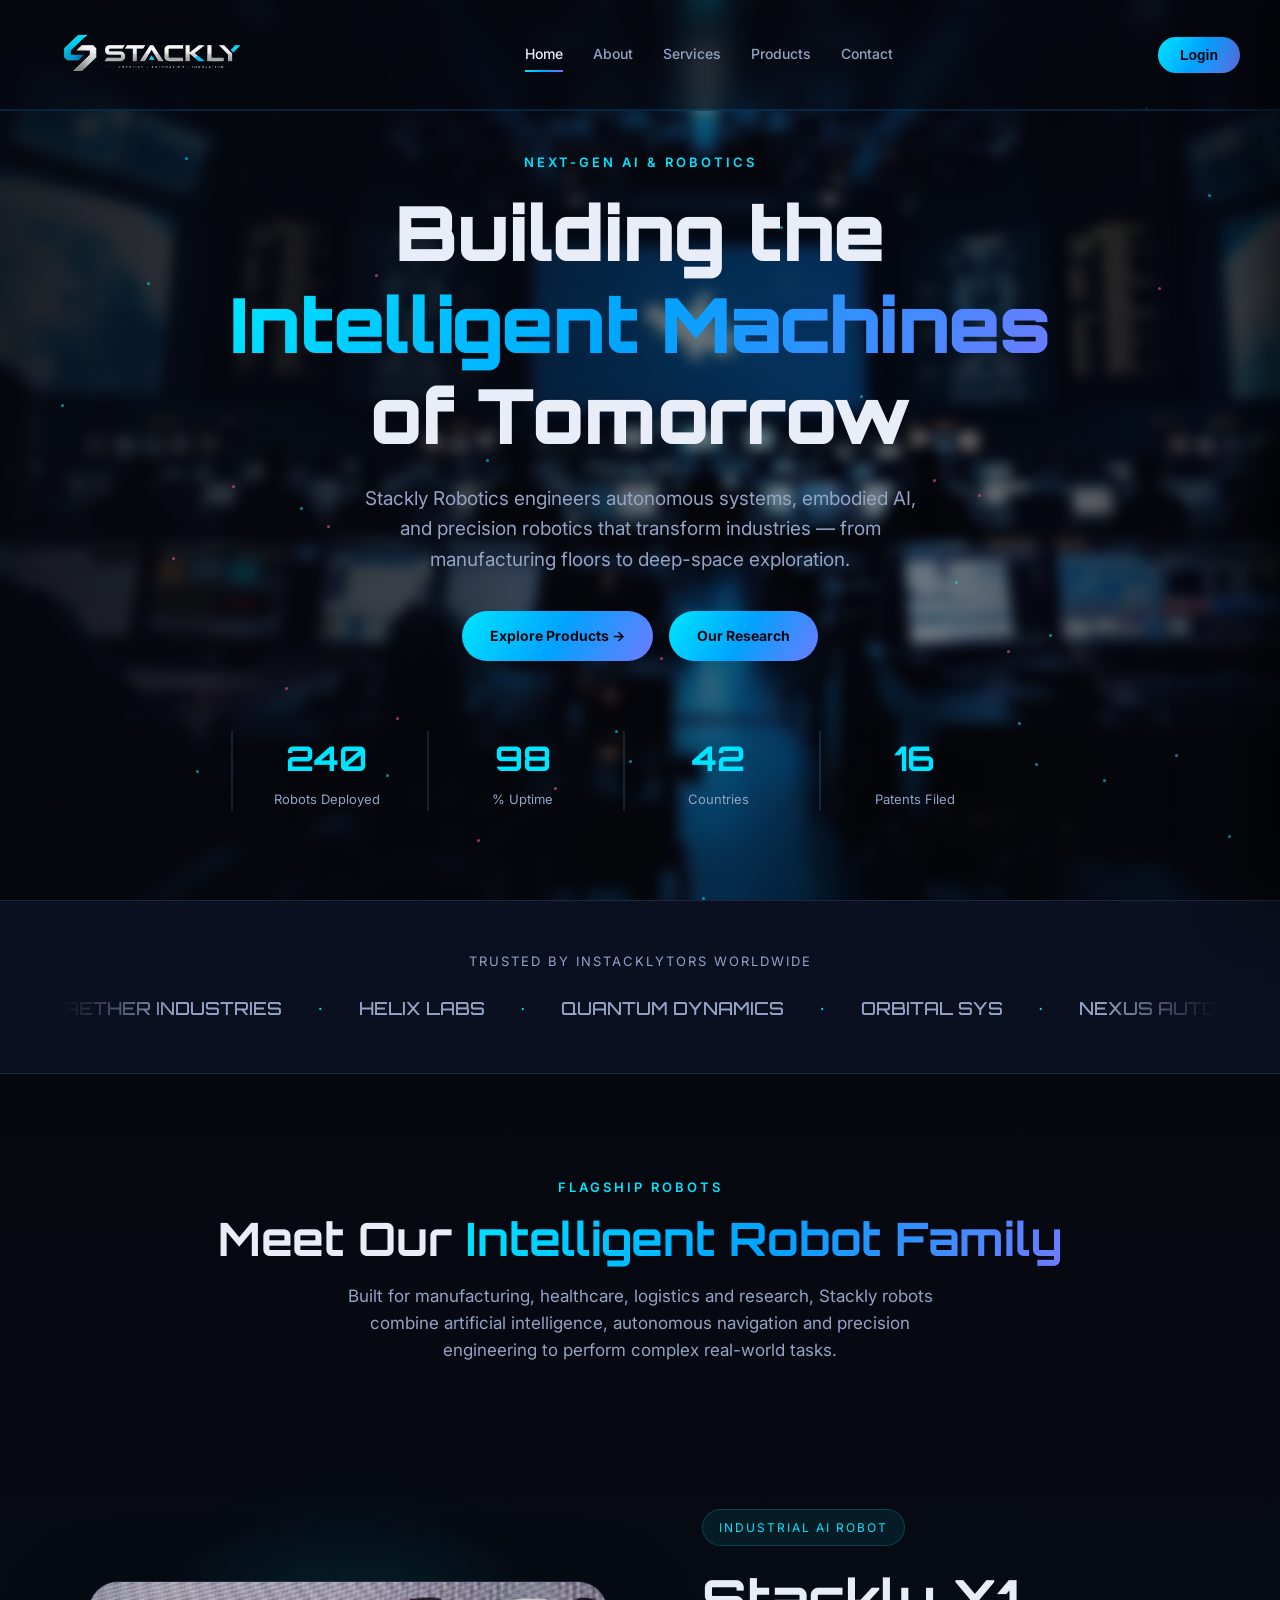
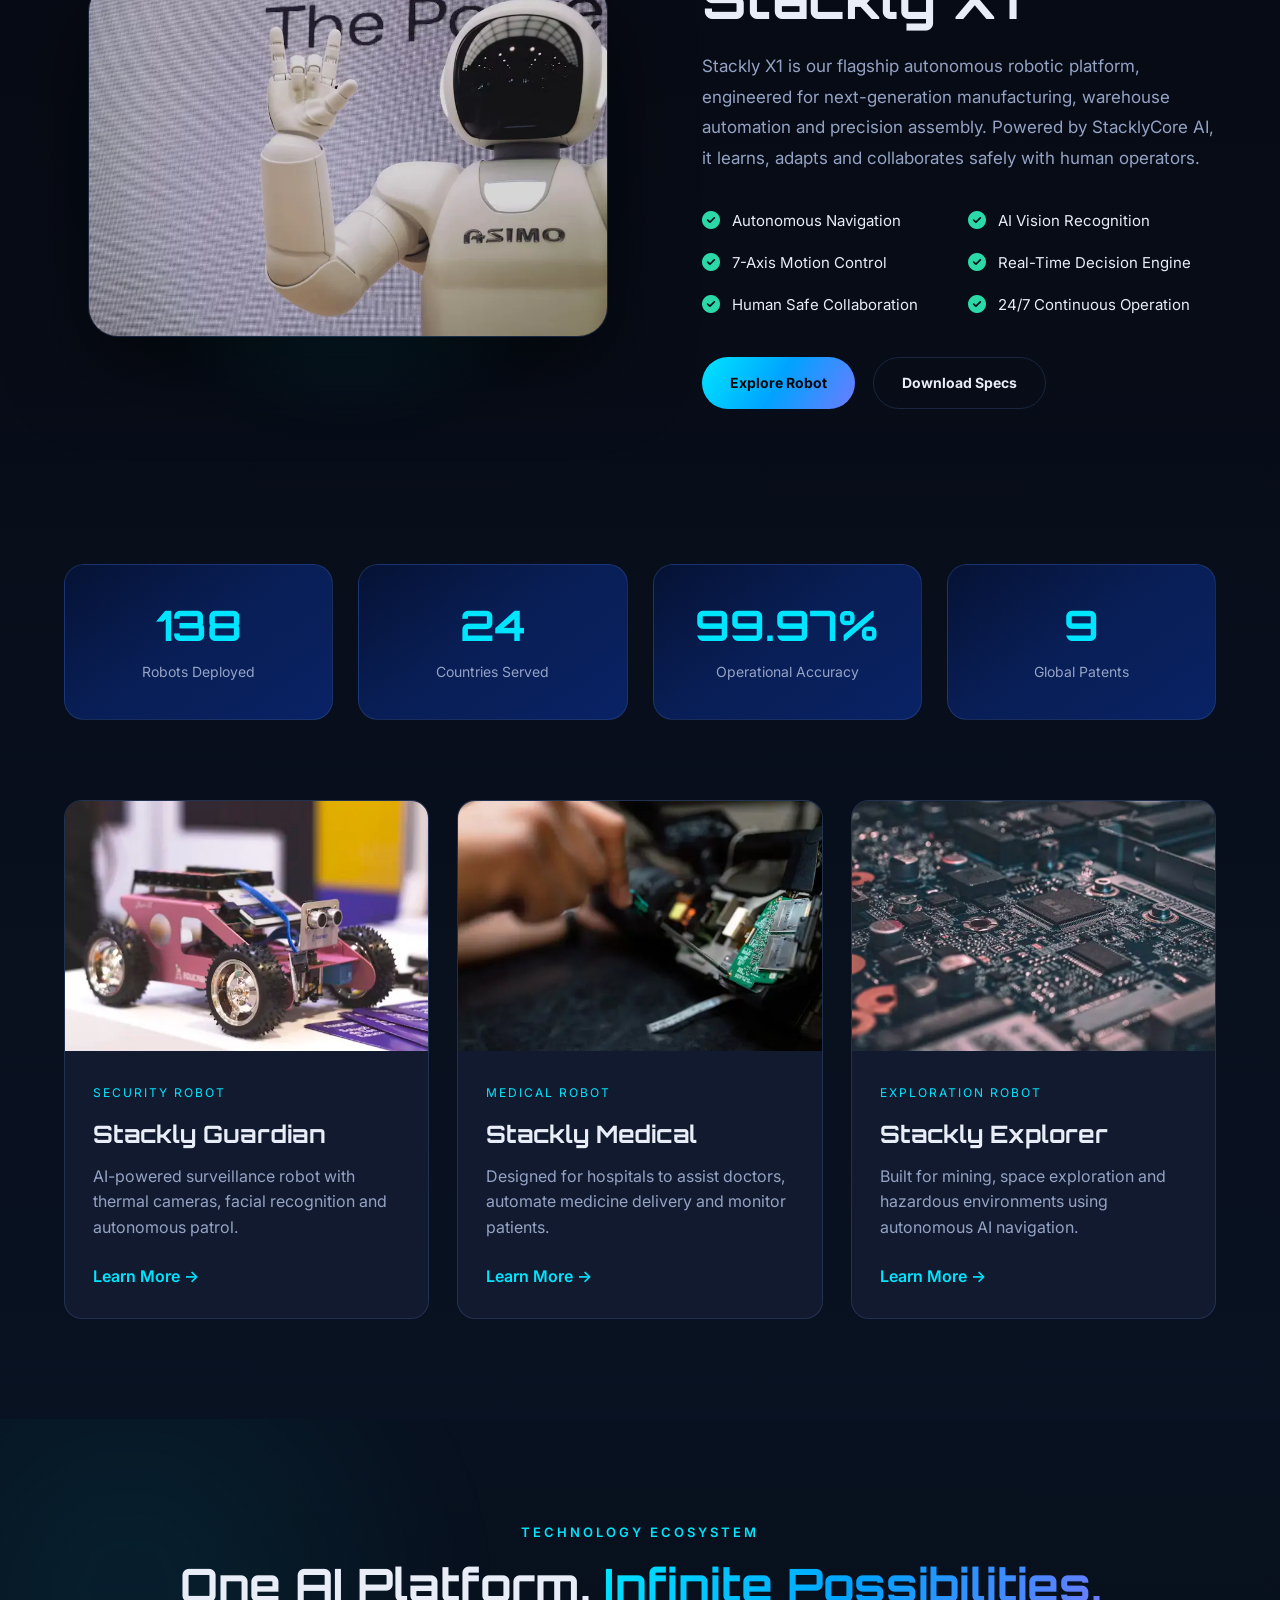
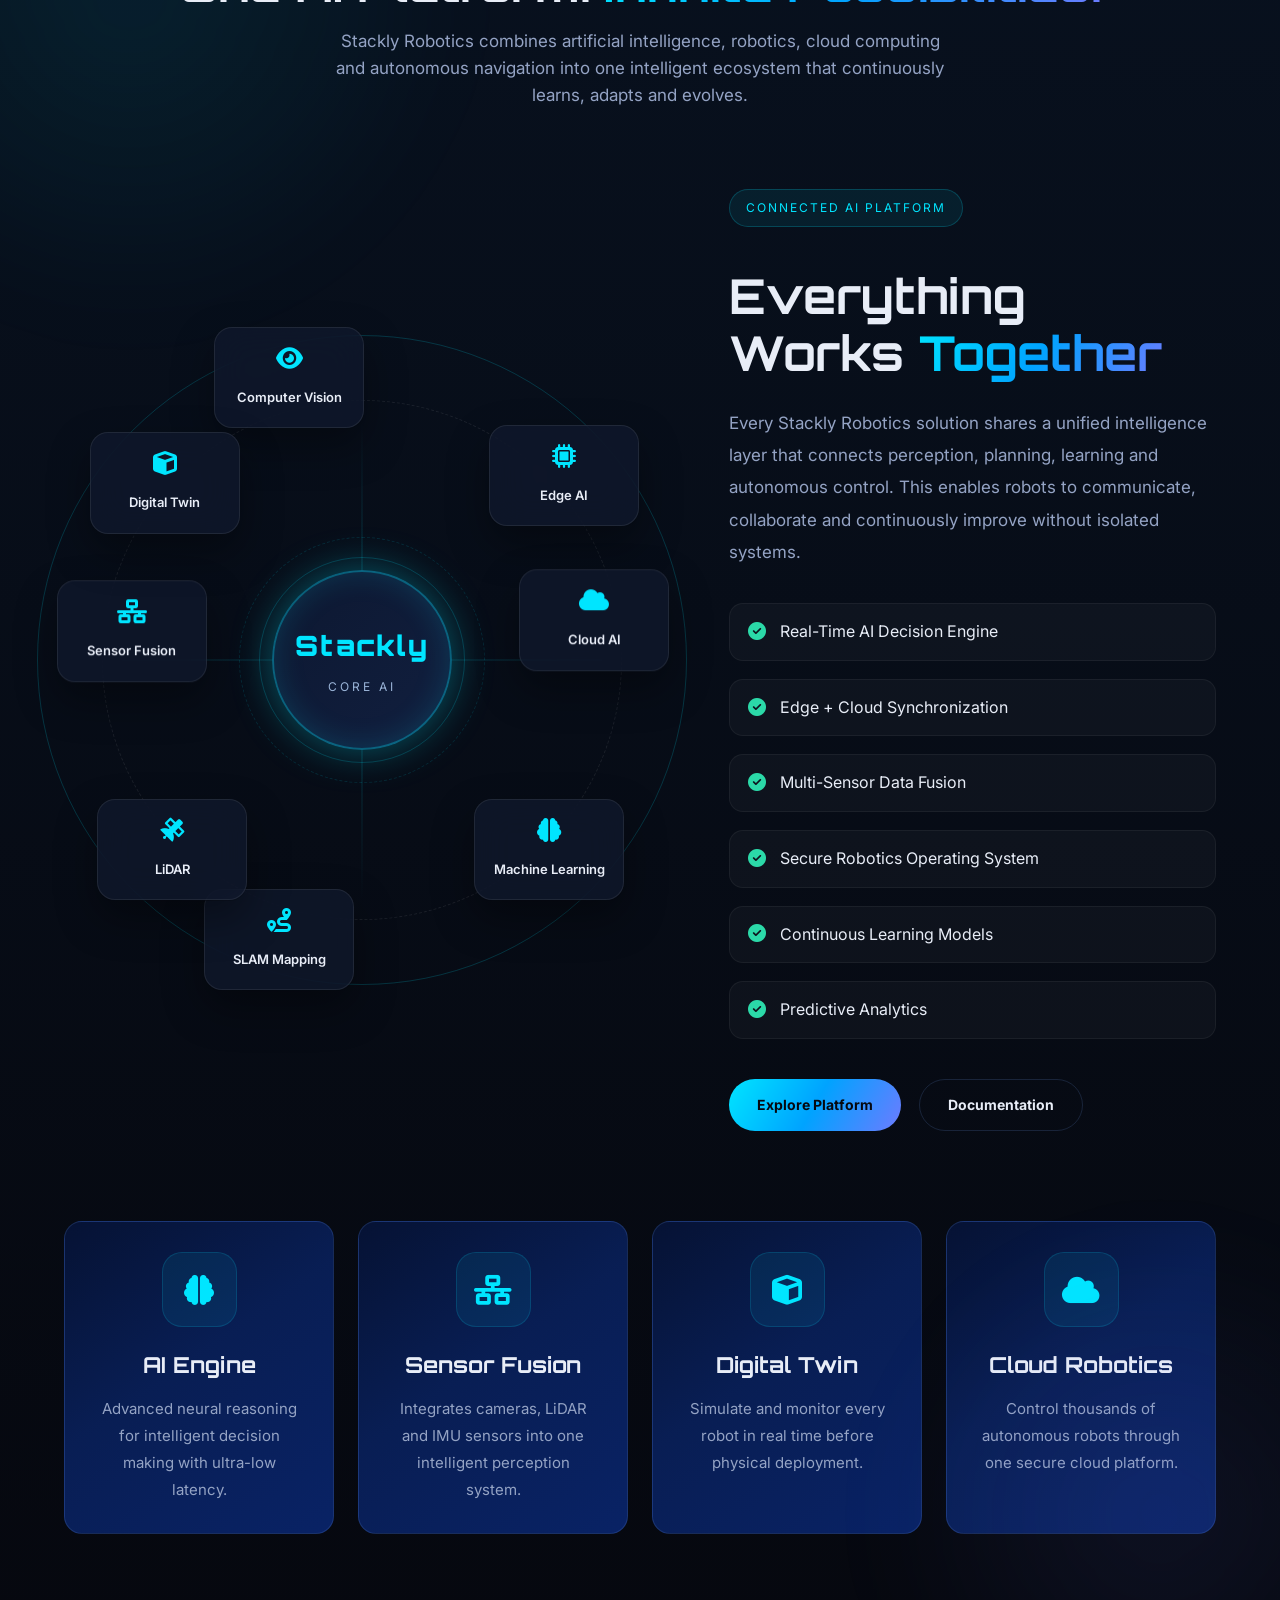
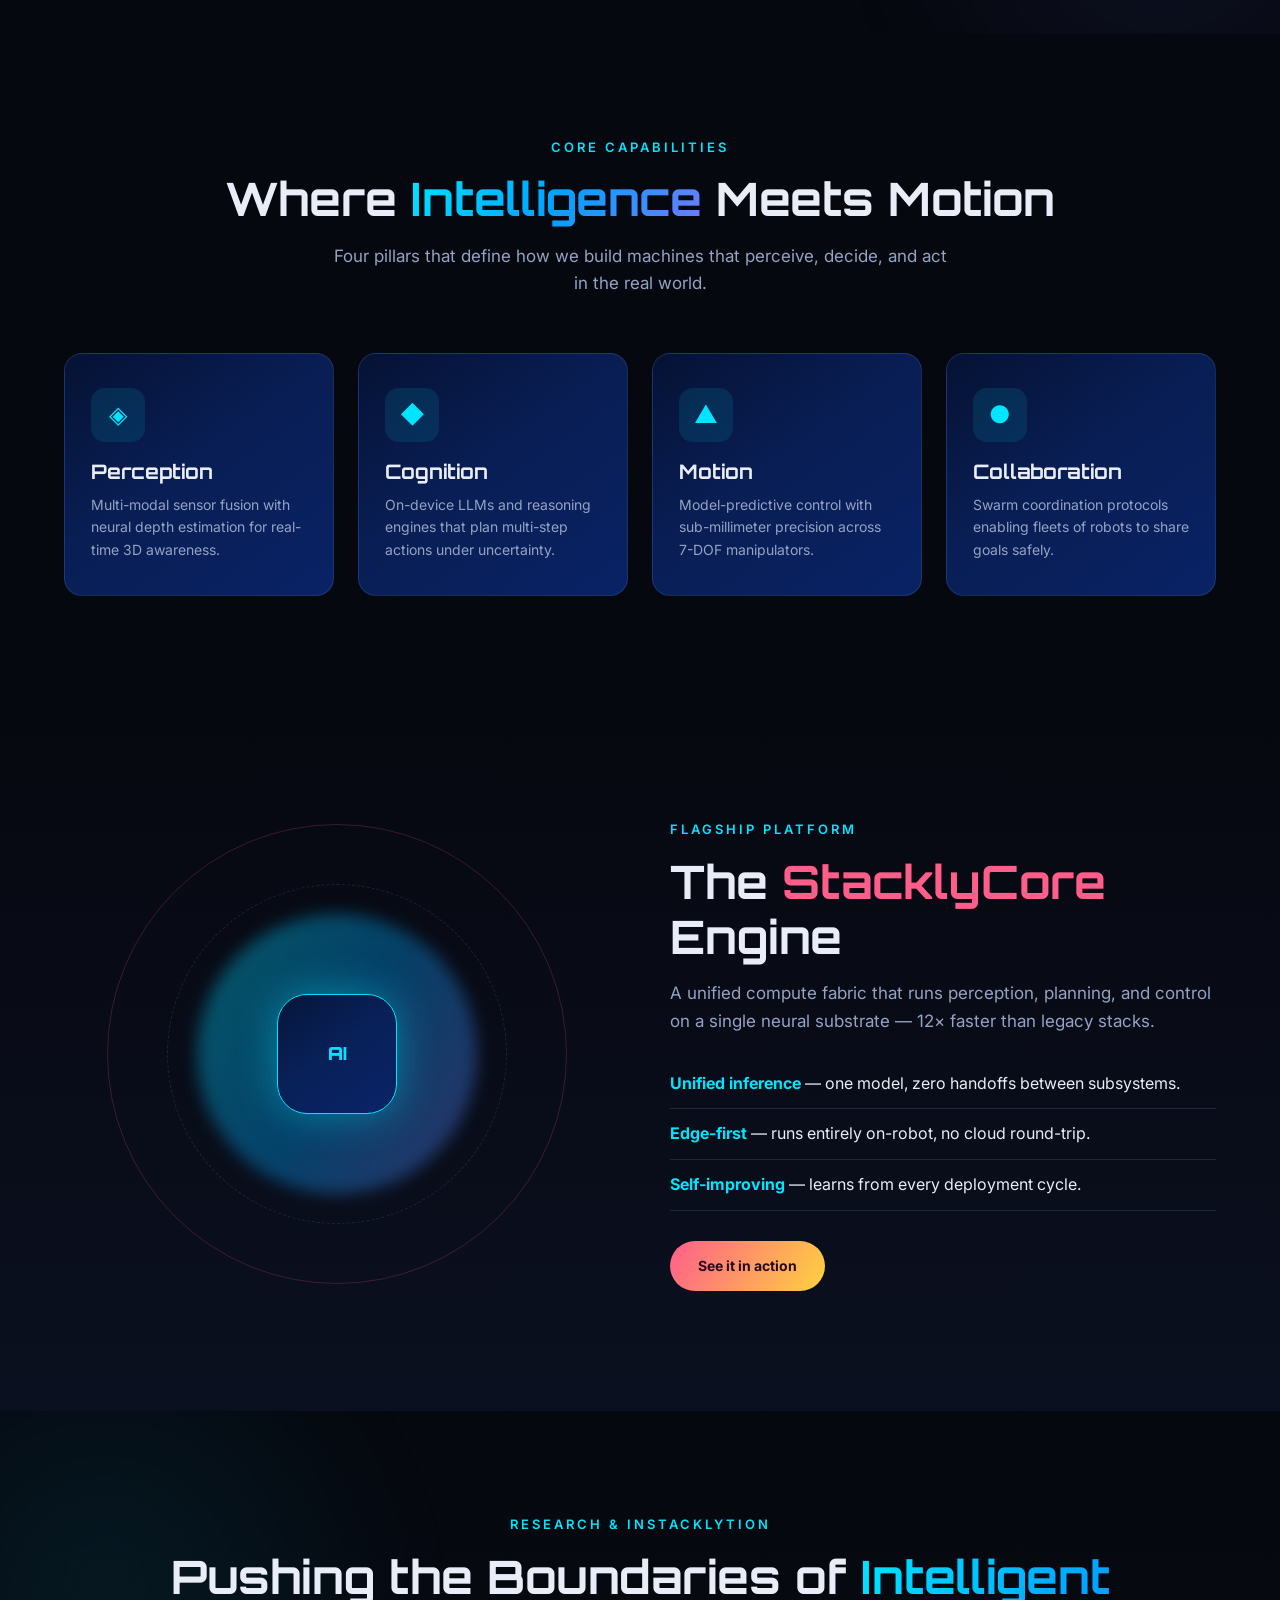
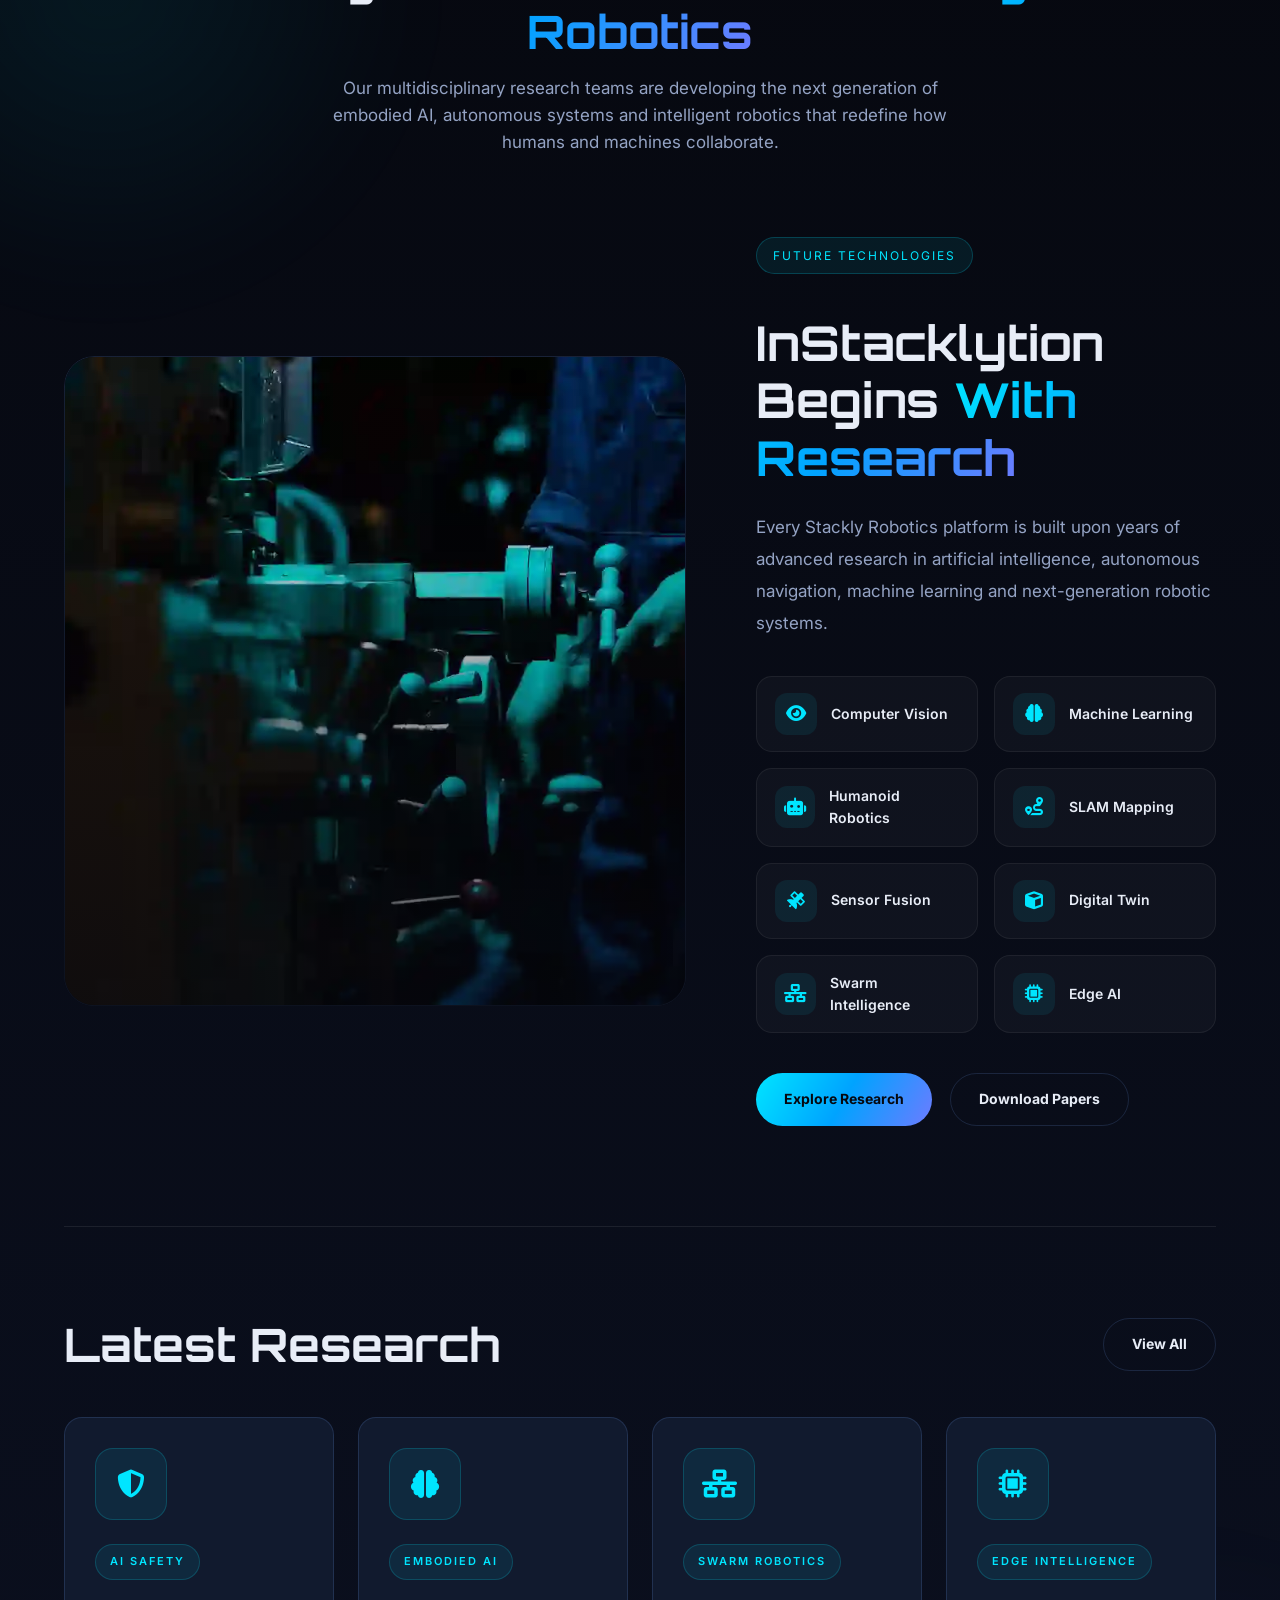
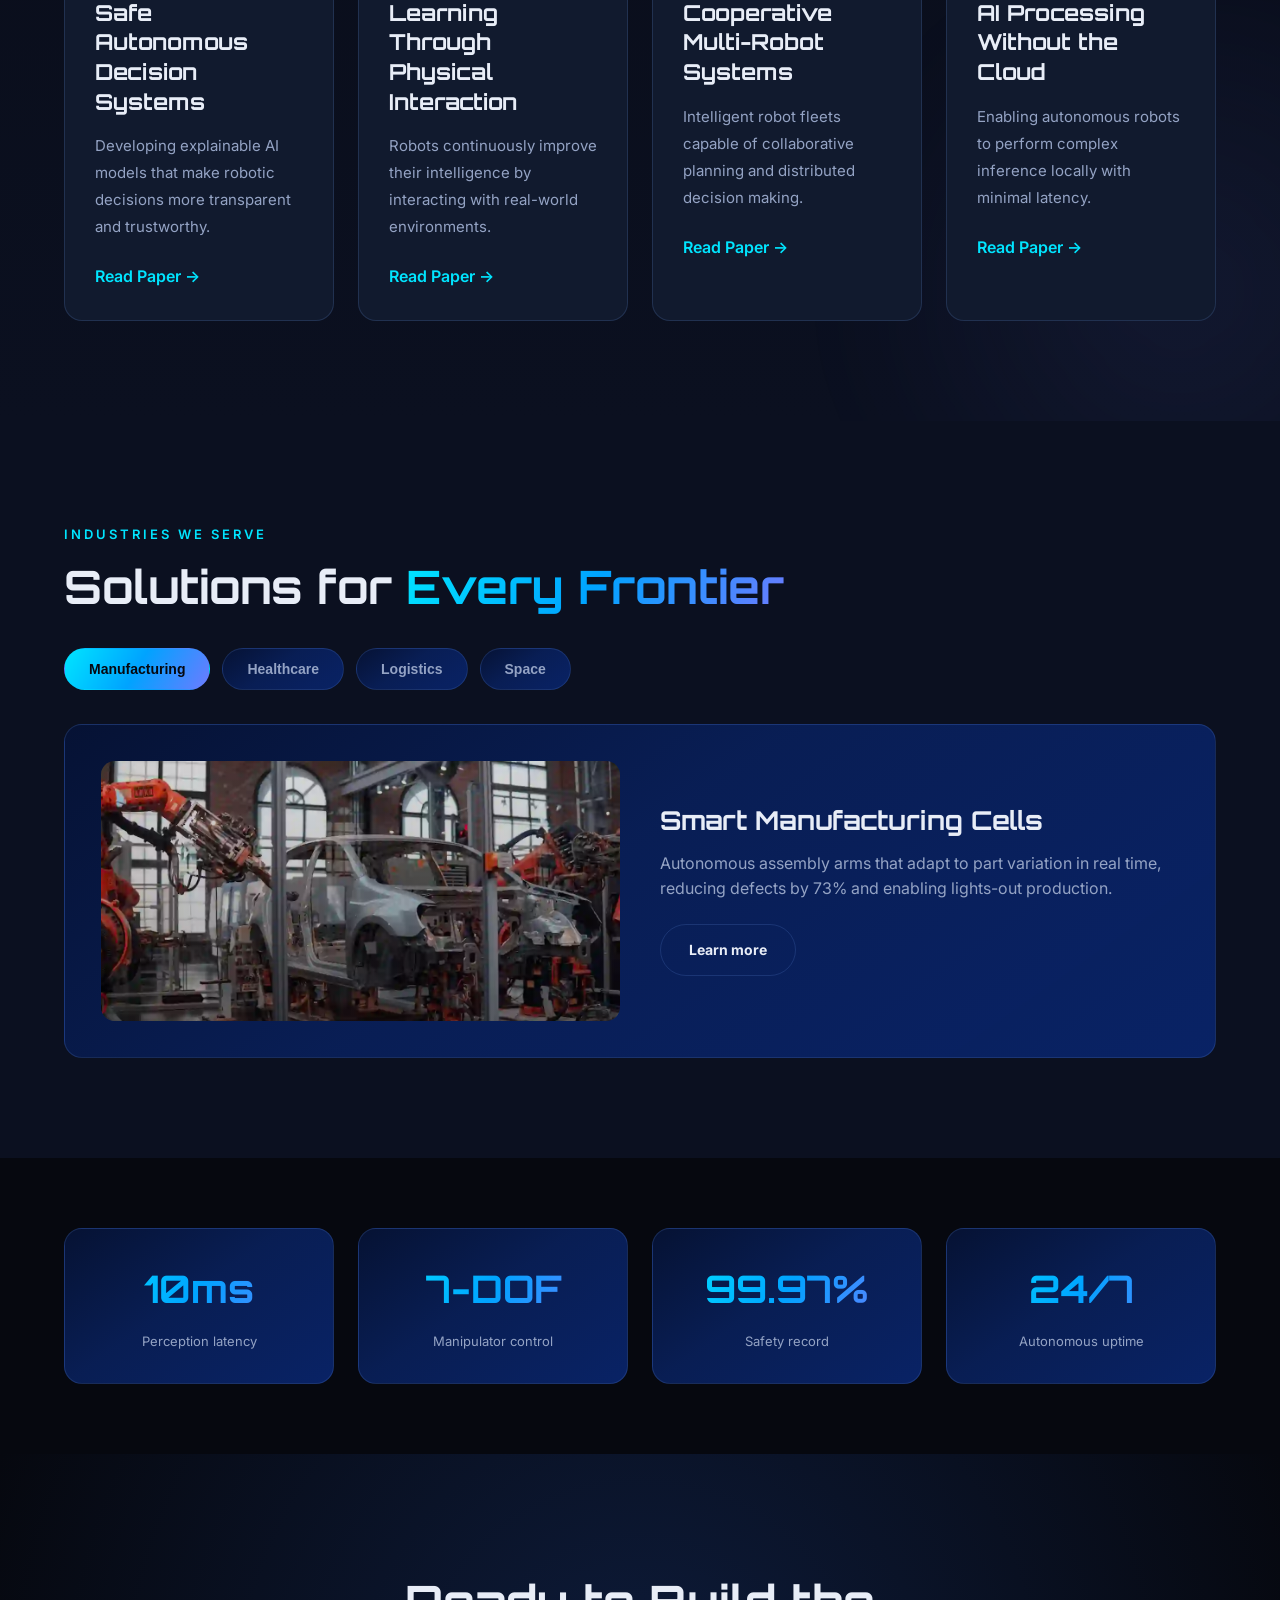
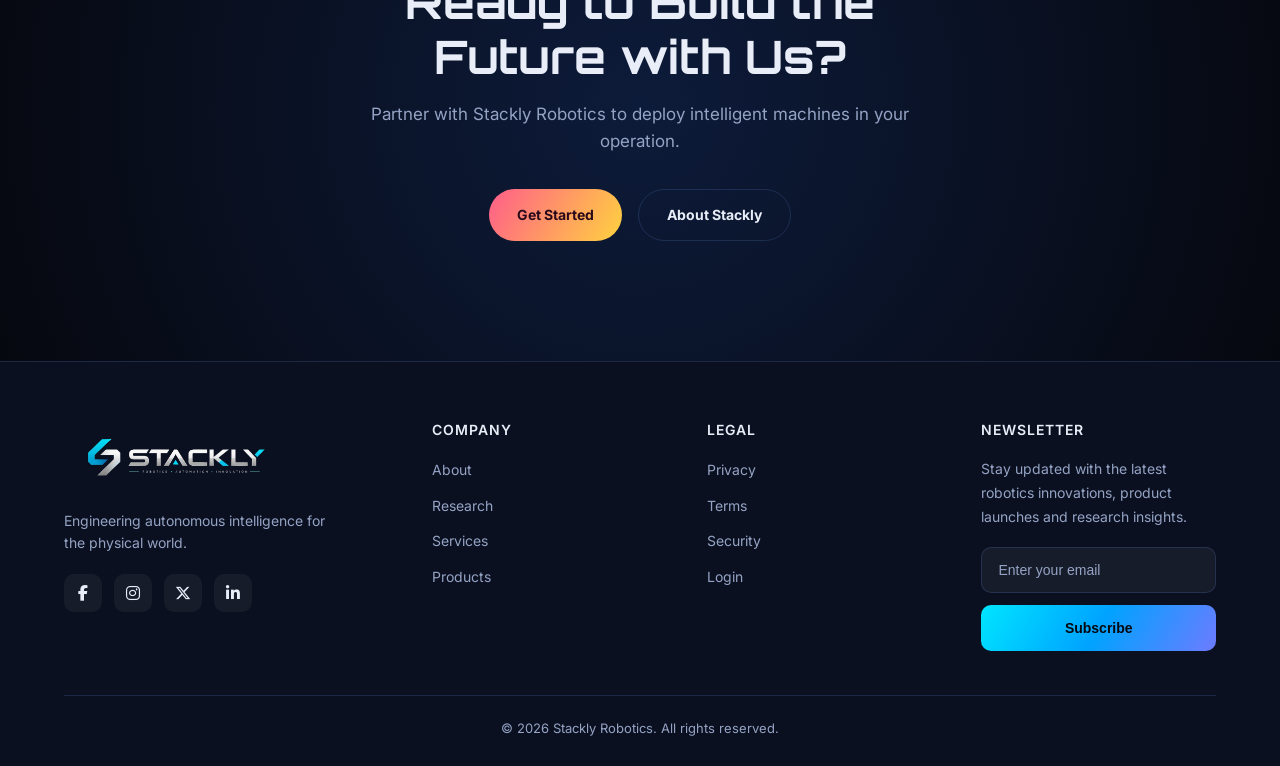
==== commit 989e32ab: "..." ====
--- a/index.html
+++ b/index.html
@@ -61,7 +61,7 @@
     <p class="hero__desc">Stackly Robotics engineers autonomous systems, embodied AI, and precision robotics that transform industries — from manufacturing floors to deep-space exploration.</p>
     <div class="hero__btns">
       <a href="error.html" class="btn btn--primary">Explore Products →</a>
-      <a href="error.html" class="btn btn--ghost">Our Research</a>
+      <a href="error.html" class="btn btn--primary">Our Research</a>
     </div>
     <div class="hero__stats">
       <div><b data-count="240">0</b><span>Robots Deployed</span></div>
--- a/css/shared.css
+++ b/css/shared.css
@@ -160,7 +160,7 @@
   padding: 18px 40px;
   background: rgba(6,8,15,0.55);
   backdrop-filter: blur(14px);
-  border-bottom: 1px solid var(--line);
+  border-bottom: 2px solid rgba(10, 126, 209, 0.233);
   transition: background 0.3s ease;
 }
 .nav.scrolled { background: rgba(6,8,15,0.92); box-shadow: 0 8px 30px rgba(0,0,0,0.4); }
--- a/css/home.css
+++ b/css/home.css
@@ -181,7 +181,13 @@
   margin: 0 auto;
 }
 .cap-card {
-  background: var(--panel);
+  background:
+        linear-gradient(
+            145deg,
+            rgba(6, 19, 54, 0.95) 0%,
+            rgba(9, 31, 87, 0.96) 45%,
+            rgba(9, 35, 103, 0.98) 100%
+        );
   border: 1px solid var(--line);
   border-radius: var(--radius);
   padding: 34px 26px;
@@ -294,7 +300,13 @@
   width: 120px;
   height: 120px;
   border-radius: 30px;
-  background: var(--panel);
+ background:
+        linear-gradient(
+            145deg,
+            rgba(6, 19, 54, 0.95) 0%,
+            rgba(9, 31, 87, 0.96) 45%,
+            rgba(9, 35, 103, 0.98) 100%
+        );
   border: 1px solid var(--primary);
   box-shadow: 0 0 40px rgba(0, 229, 255, 0.4);
   display: flex;
@@ -333,7 +345,13 @@
 .tab {
   padding: 12px 24px;
   border-radius: 30px;
-  background: var(--panel);
+ background:
+        linear-gradient(
+            145deg,
+            rgba(6, 19, 54, 0.95) 0%,
+            rgba(9, 31, 87, 0.96) 45%,
+            rgba(9, 35, 103, 0.98) 100%
+        );
   border: 1px solid var(--line);
   color: var(--muted);
   cursor: pointer;
@@ -355,7 +373,13 @@
   grid-template-columns: 1fr 1fr;
   gap: 40px;
   align-items: center;
-  background: var(--panel);
+ background:
+        linear-gradient(
+            145deg,
+            rgba(6, 19, 54, 0.95) 0%,
+            rgba(9, 31, 87, 0.96) 45%,
+            rgba(9, 35, 103, 0.98) 100%
+        );
   border: 1px solid var(--line);
   border-radius: var(--radius);
   padding: 36px;
@@ -449,7 +473,13 @@
 .metric {
   text-align: center;
   padding: 30px 16px;
-  background: var(--panel);
+ background:
+        linear-gradient(
+            145deg,
+            rgba(6, 19, 54, 0.95) 0%,
+            rgba(9, 31, 87, 0.96) 45%,
+            rgba(9, 35, 103, 0.98) 100%
+        );
   border: 1px solid var(--line);
   border-radius: var(--radius);
 }
@@ -977,7 +1007,13 @@
 .robot-stat {
   text-align: center;
 
-  background: var(--panel);
+ background:
+        linear-gradient(
+            145deg,
+            rgba(6, 19, 54, 0.95) 0%,
+            rgba(9, 31, 87, 0.96) 45%,
+            rgba(9, 35, 103, 0.98) 100%
+        );
 
   border: 1px solid var(--line);
 
@@ -1575,6 +1611,13 @@
   position: relative;
   overflow: hidden;
   text-align: center;
+  background:
+        linear-gradient(
+            145deg,
+            rgba(6, 19, 54, 0.95) 0%,
+            rgba(9, 31, 87, 0.96) 45%,
+            rgba(9, 35, 103, 0.98) 100%
+        );
 }
 
 .ecosystem-card::before {
